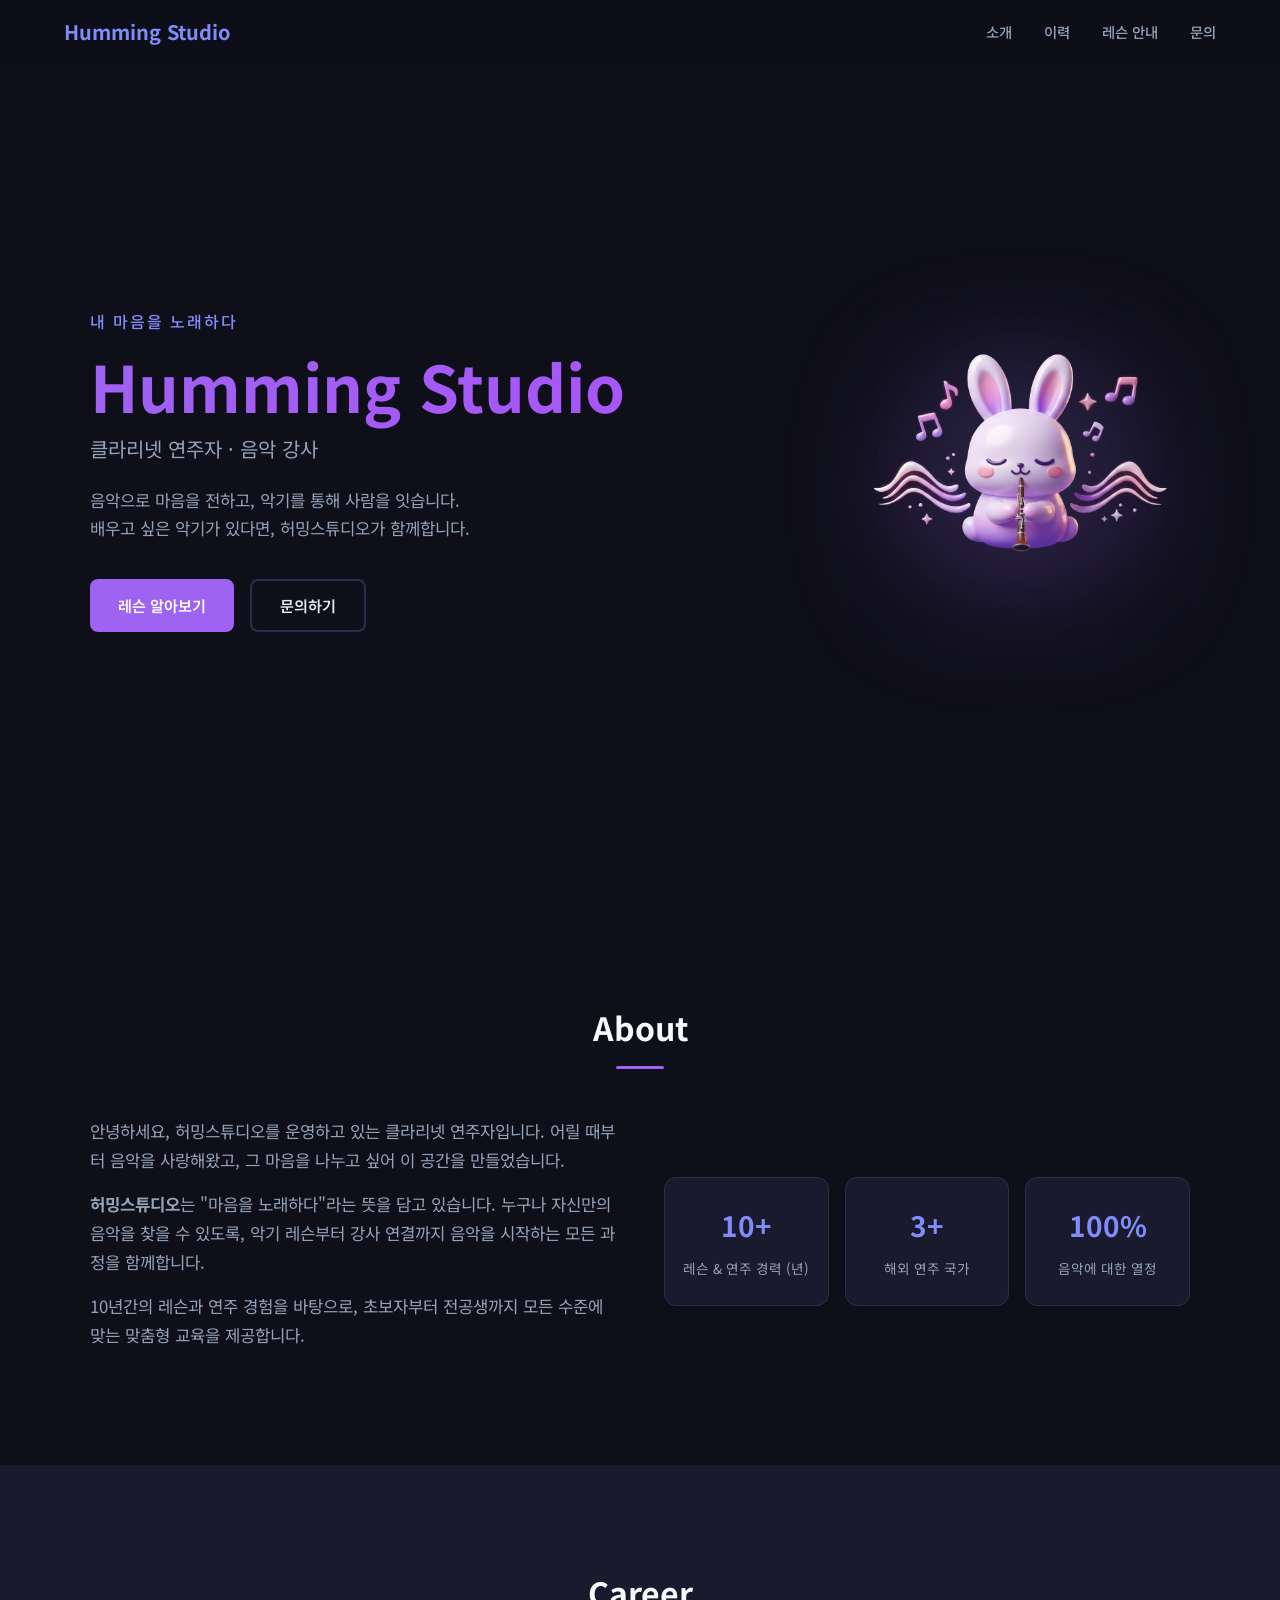
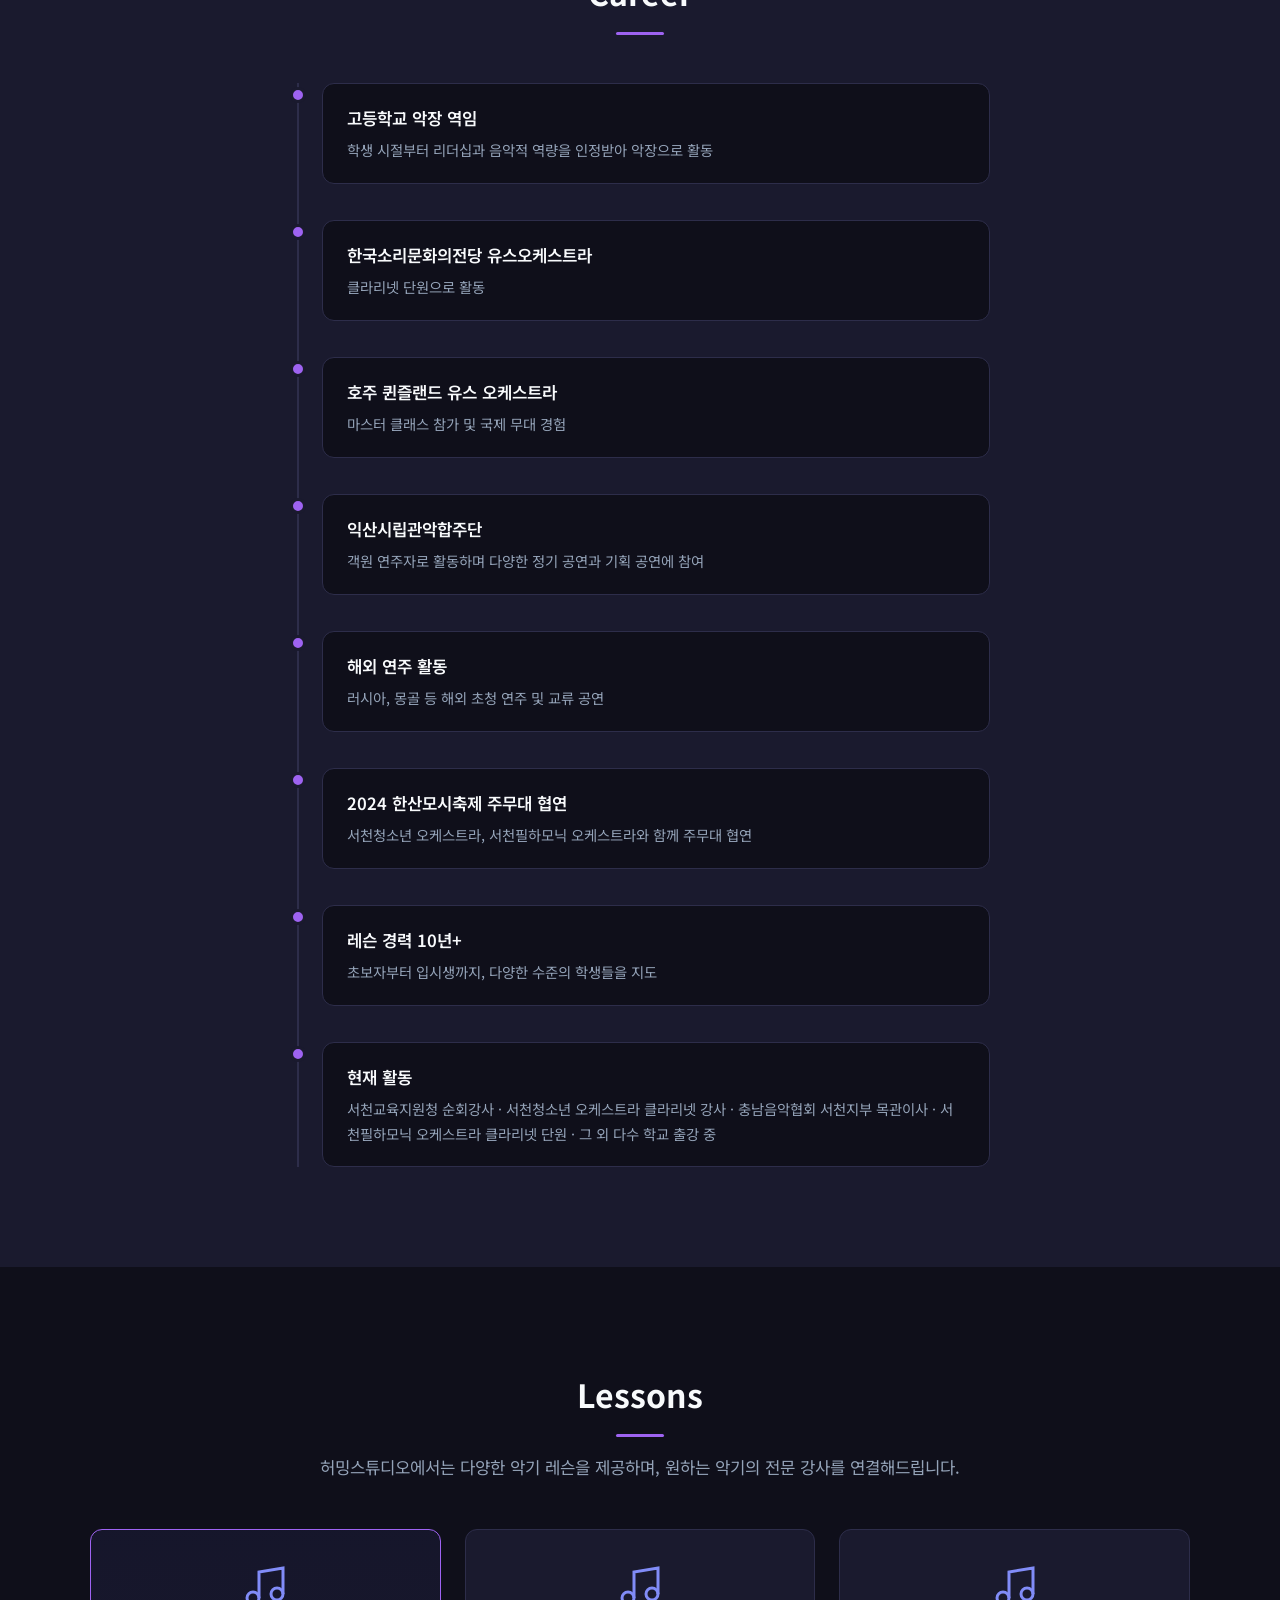
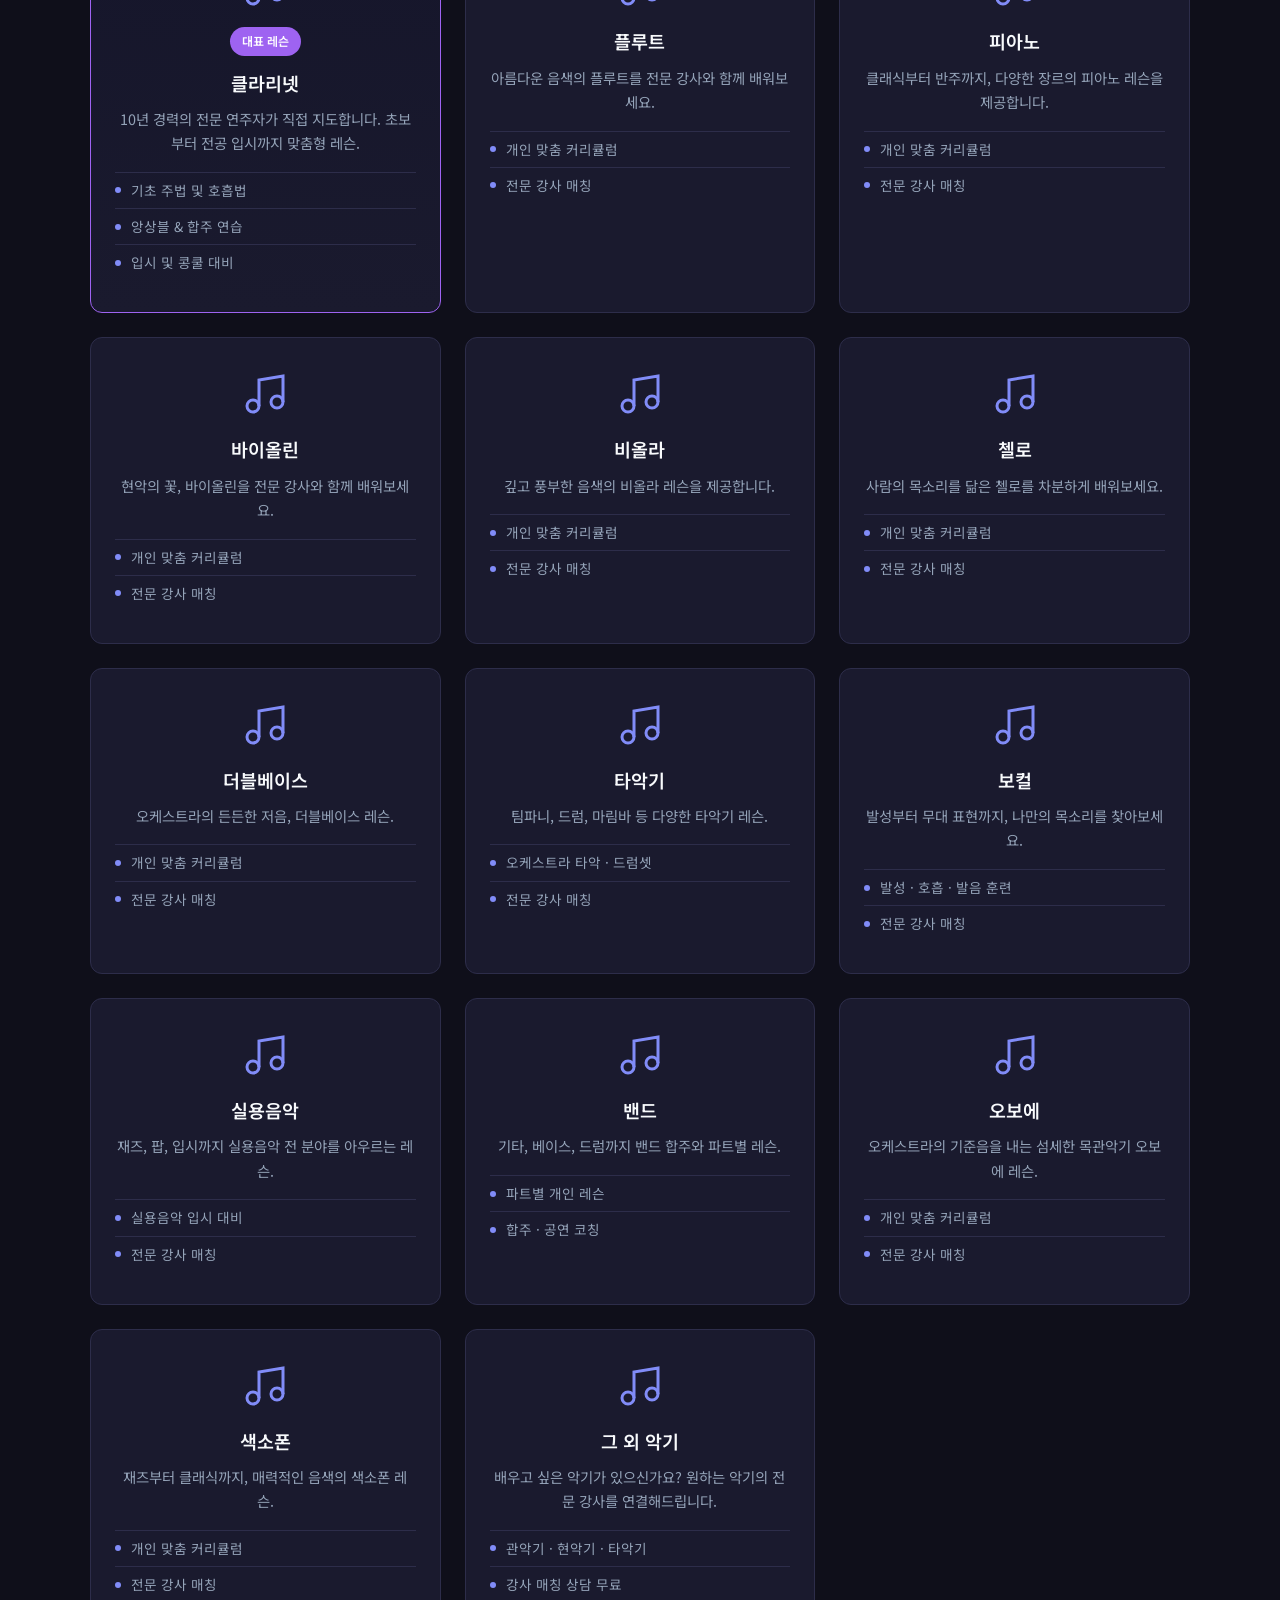
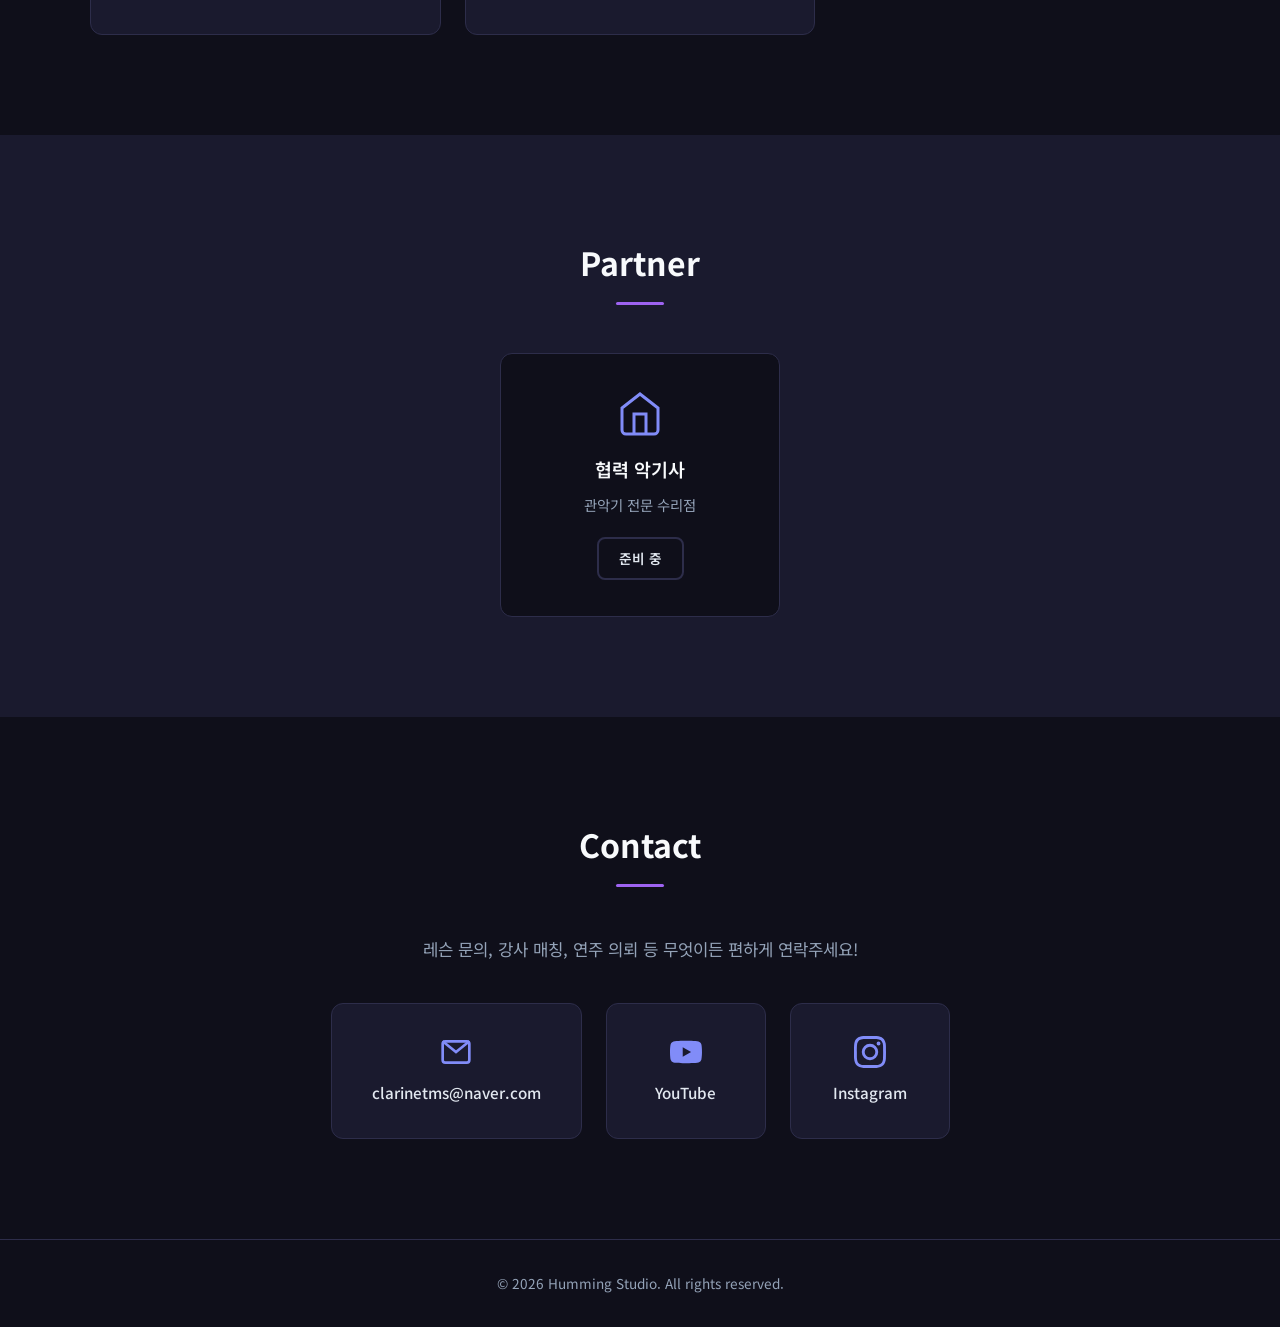
==== index.html @ 8b3170e3 "레슨 카테고리에 오보에, 색소폰 추가 Co-Authored-By: Claude Opus 4.6 (1M context) <noreply@anthropic.com>" ====
<!DOCTYPE html>
<html lang="ko">
<head>
  <meta charset="UTF-8">
  <meta name="viewport" content="width=device-width, initial-scale=1.0">
  <title>Humming Studio | 마음을 노래하다</title>
  <link rel="stylesheet" href="style.css">
  <link rel="preconnect" href="https://fonts.googleapis.com">
  <link rel="preconnect" href="https://fonts.gstatic.com" crossorigin>
  <link href="https://fonts.googleapis.com/css2?family=Inter:wght@300;400;500;600;700&family=Noto+Sans+KR:wght@300;400;500;700&display=swap" rel="stylesheet">
</head>
<body>
  <!-- Navigation -->
  <nav class="nav">
    <div class="nav-inner">
      <a href="#" class="nav-logo">Humming Studio</a>
      <ul class="nav-links">
        <li><a href="#about">소개</a></li>
        <li><a href="#career">이력</a></li>
        <li><a href="#lessons">레슨 안내</a></li>
        <li><a href="#contact">문의</a></li>
      </ul>
      <button class="nav-toggle" aria-label="메뉴 열기">
        <span></span>
        <span></span>
        <span></span>
      </button>
    </div>
  </nav>

  <!-- Hero -->
  <section class="hero">
    <div class="hero-inner">
      <div class="hero-content">
        <p class="hero-greeting">내 마음을 노래하다</p>
        <h1 class="hero-title">
          <span class="highlight">Humming Studio</span>
        </h1>
        <p class="hero-subtitle">클라리넷 연주자 · 음악 강사</p>
        <p class="hero-desc">
          음악으로 마음을 전하고, 악기를 통해 사람을 잇습니다.<br>
          배우고 싶은 악기가 있다면, 허밍스튜디오가 함께합니다.
        </p>
        <div class="hero-actions">
          <a href="#lessons" class="btn btn-primary">레슨 알아보기</a>
          <a href="#contact" class="btn btn-outline">문의하기</a>
        </div>
      </div>
      <div class="hero-visual">
        <img src="logo.png" alt="Humming Studio Logo" class="hero-logo">
      </div>
    </div>
  </section>

  <!-- About -->
  <section id="about" class="section about">
    <div class="container">
      <h2 class="section-title">About</h2>
      <div class="about-grid">
        <div class="about-text">
          <p>
            안녕하세요, 허밍스튜디오를 운영하고 있는 클라리넷 연주자입니다.
            어릴 때부터 음악을 사랑해왔고, 그 마음을 나누고 싶어 이 공간을 만들었습니다.
          </p>
          <p>
            <strong>허밍스튜디오</strong>는 "마음을 노래하다"라는 뜻을 담고 있습니다.
            누구나 자신만의 음악을 찾을 수 있도록, 악기 레슨부터 강사 연결까지
            음악을 시작하는 모든 과정을 함께합니다.
          </p>
          <p>
            10년간의 레슨과 연주 경험을 바탕으로, 초보자부터 전공생까지
            모든 수준에 맞는 맞춤형 교육을 제공합니다.
          </p>
        </div>
        <div class="about-stats">
          <div class="stat-card">
            <span class="stat-number">10+</span>
            <span class="stat-label">레슨 & 연주 경력 (년)</span>
          </div>
          <div class="stat-card">
            <span class="stat-number">3+</span>
            <span class="stat-label">해외 연주 국가</span>
          </div>
          <div class="stat-card">
            <span class="stat-number">100%</span>
            <span class="stat-label">음악에 대한 열정</span>
          </div>
        </div>
      </div>
    </div>
  </section>

  <!-- Career -->
  <section id="career" class="section career">
    <div class="container">
      <h2 class="section-title">Career</h2>
      <div class="timeline">
        <div class="timeline-item">
          <div class="timeline-dot"></div>
          <div class="timeline-content">
            <h3>고등학교 악장 역임</h3>
            <p>학생 시절부터 리더십과 음악적 역량을 인정받아 악장으로 활동</p>
          </div>
        </div>
        <div class="timeline-item">
          <div class="timeline-dot"></div>
          <div class="timeline-content">
            <h3>한국소리문화의전당 유스오케스트라</h3>
            <p>클라리넷 단원으로 활동</p>
          </div>
        </div>
        <div class="timeline-item">
          <div class="timeline-dot"></div>
          <div class="timeline-content">
            <h3>호주 퀸즐랜드 유스 오케스트라</h3>
            <p>마스터 클래스 참가 및 국제 무대 경험</p>
          </div>
        </div>
        <div class="timeline-item">
          <div class="timeline-dot"></div>
          <div class="timeline-content">
            <h3>익산시립관악합주단</h3>
            <p>객원 연주자로 활동하며 다양한 정기 공연과 기획 공연에 참여</p>
          </div>
        </div>
        <div class="timeline-item">
          <div class="timeline-dot"></div>
          <div class="timeline-content">
            <h3>해외 연주 활동</h3>
            <p>러시아, 몽골 등 해외 초청 연주 및 교류 공연</p>
          </div>
        </div>
        <div class="timeline-item">
          <div class="timeline-dot"></div>
          <div class="timeline-content">
            <h3>2024 한산모시축제 주무대 협연</h3>
            <p>서천청소년 오케스트라, 서천필하모닉 오케스트라와 함께 주무대 협연</p>
          </div>
        </div>
        <div class="timeline-item">
          <div class="timeline-dot"></div>
          <div class="timeline-content">
            <h3>레슨 경력 10년+</h3>
            <p>초보자부터 입시생까지, 다양한 수준의 학생들을 지도</p>
          </div>
        </div>
        <div class="timeline-item">
          <div class="timeline-dot"></div>
          <div class="timeline-content">
            <h3>현재 활동</h3>
            <p>서천교육지원청 순회강사 · 서천청소년 오케스트라 클라리넷 강사 · 충남음악협회 서천지부 목관이사 · 서천필하모닉 오케스트라 클라리넷 단원 · 그 외 다수 학교 출강 중</p>
          </div>
        </div>
      </div>
    </div>
  </section>

  <!-- Lessons -->
  <section id="lessons" class="section lessons">
    <div class="container">
      <h2 class="section-title">Lessons</h2>
      <p class="section-desc">허밍스튜디오에서는 다양한 악기 레슨을 제공하며, 원하는 악기의 전문 강사를 연결해드립니다.</p>
      <div class="lessons-grid">
        <div class="lesson-card featured">
          <div class="lesson-icon">
            <svg viewBox="0 0 24 24" fill="none" stroke="currentColor" stroke-width="1.5">
              <path d="M9 18V5l12-2v13"></path>
              <circle cx="6" cy="18" r="3"></circle>
              <circle cx="18" cy="16" r="3"></circle>
            </svg>
          </div>
          <span class="lesson-badge">대표 레슨</span>
          <h3>클라리넷</h3>
          <p>10년 경력의 전문 연주자가 직접 지도합니다. 초보부터 전공 입시까지 맞춤형 레슨.</p>
          <ul class="lesson-details">
            <li>기초 주법 및 호흡법</li>
            <li>앙상블 & 합주 연습</li>
            <li>입시 및 콩쿨 대비</li>
          </ul>
        </div>
        <div class="lesson-card">
          <div class="lesson-icon">
            <svg viewBox="0 0 24 24" fill="none" stroke="currentColor" stroke-width="1.5">
              <path d="M9 18V5l12-2v13"></path>
              <circle cx="6" cy="18" r="3"></circle>
              <circle cx="18" cy="16" r="3"></circle>
            </svg>
          </div>
          <h3>플루트</h3>
          <p>아름다운 음색의 플루트를 전문 강사와 함께 배워보세요.</p>
          <ul class="lesson-details">
            <li>개인 맞춤 커리큘럼</li>
            <li>전문 강사 매칭</li>
          </ul>
        </div>
        <div class="lesson-card">
          <div class="lesson-icon">
            <svg viewBox="0 0 24 24" fill="none" stroke="currentColor" stroke-width="1.5">
              <path d="M9 18V5l12-2v13"></path>
              <circle cx="6" cy="18" r="3"></circle>
              <circle cx="18" cy="16" r="3"></circle>
            </svg>
          </div>
          <h3>피아노</h3>
          <p>클래식부터 반주까지, 다양한 장르의 피아노 레슨을 제공합니다.</p>
          <ul class="lesson-details">
            <li>개인 맞춤 커리큘럼</li>
            <li>전문 강사 매칭</li>
          </ul>
        </div>
        <div class="lesson-card">
          <div class="lesson-icon">
            <svg viewBox="0 0 24 24" fill="none" stroke="currentColor" stroke-width="1.5">
              <path d="M9 18V5l12-2v13"></path>
              <circle cx="6" cy="18" r="3"></circle>
              <circle cx="18" cy="16" r="3"></circle>
            </svg>
          </div>
          <h3>바이올린</h3>
          <p>현악의 꽃, 바이올린을 전문 강사와 함께 배워보세요.</p>
          <ul class="lesson-details">
            <li>개인 맞춤 커리큘럼</li>
            <li>전문 강사 매칭</li>
          </ul>
        </div>
        <div class="lesson-card">
          <div class="lesson-icon">
            <svg viewBox="0 0 24 24" fill="none" stroke="currentColor" stroke-width="1.5">
              <path d="M9 18V5l12-2v13"></path>
              <circle cx="6" cy="18" r="3"></circle>
              <circle cx="18" cy="16" r="3"></circle>
            </svg>
          </div>
          <h3>비올라</h3>
          <p>깊고 풍부한 음색의 비올라 레슨을 제공합니다.</p>
          <ul class="lesson-details">
            <li>개인 맞춤 커리큘럼</li>
            <li>전문 강사 매칭</li>
          </ul>
        </div>
        <div class="lesson-card">
          <div class="lesson-icon">
            <svg viewBox="0 0 24 24" fill="none" stroke="currentColor" stroke-width="1.5">
              <path d="M9 18V5l12-2v13"></path>
              <circle cx="6" cy="18" r="3"></circle>
              <circle cx="18" cy="16" r="3"></circle>
            </svg>
          </div>
          <h3>첼로</h3>
          <p>사람의 목소리를 닮은 첼로를 차분하게 배워보세요.</p>
          <ul class="lesson-details">
            <li>개인 맞춤 커리큘럼</li>
            <li>전문 강사 매칭</li>
          </ul>
        </div>
        <div class="lesson-card">
          <div class="lesson-icon">
            <svg viewBox="0 0 24 24" fill="none" stroke="currentColor" stroke-width="1.5">
              <path d="M9 18V5l12-2v13"></path>
              <circle cx="6" cy="18" r="3"></circle>
              <circle cx="18" cy="16" r="3"></circle>
            </svg>
          </div>
          <h3>더블베이스</h3>
          <p>오케스트라의 든든한 저음, 더블베이스 레슨.</p>
          <ul class="lesson-details">
            <li>개인 맞춤 커리큘럼</li>
            <li>전문 강사 매칭</li>
          </ul>
        </div>
        <div class="lesson-card">
          <div class="lesson-icon">
            <svg viewBox="0 0 24 24" fill="none" stroke="currentColor" stroke-width="1.5">
              <path d="M9 18V5l12-2v13"></path>
              <circle cx="6" cy="18" r="3"></circle>
              <circle cx="18" cy="16" r="3"></circle>
            </svg>
          </div>
          <h3>타악기</h3>
          <p>팀파니, 드럼, 마림바 등 다양한 타악기 레슨.</p>
          <ul class="lesson-details">
            <li>오케스트라 타악 · 드럼셋</li>
            <li>전문 강사 매칭</li>
          </ul>
        </div>
        <div class="lesson-card">
          <div class="lesson-icon">
            <svg viewBox="0 0 24 24" fill="none" stroke="currentColor" stroke-width="1.5">
              <path d="M9 18V5l12-2v13"></path>
              <circle cx="6" cy="18" r="3"></circle>
              <circle cx="18" cy="16" r="3"></circle>
            </svg>
          </div>
          <h3>보컬</h3>
          <p>발성부터 무대 표현까지, 나만의 목소리를 찾아보세요.</p>
          <ul class="lesson-details">
            <li>발성 · 호흡 · 발음 훈련</li>
            <li>전문 강사 매칭</li>
          </ul>
        </div>
        <div class="lesson-card">
          <div class="lesson-icon">
            <svg viewBox="0 0 24 24" fill="none" stroke="currentColor" stroke-width="1.5">
              <path d="M9 18V5l12-2v13"></path>
              <circle cx="6" cy="18" r="3"></circle>
              <circle cx="18" cy="16" r="3"></circle>
            </svg>
          </div>
          <h3>실용음악</h3>
          <p>재즈, 팝, 입시까지 실용음악 전 분야를 아우르는 레슨.</p>
          <ul class="lesson-details">
            <li>실용음악 입시 대비</li>
            <li>전문 강사 매칭</li>
          </ul>
        </div>
        <div class="lesson-card">
          <div class="lesson-icon">
            <svg viewBox="0 0 24 24" fill="none" stroke="currentColor" stroke-width="1.5">
              <path d="M9 18V5l12-2v13"></path>
              <circle cx="6" cy="18" r="3"></circle>
              <circle cx="18" cy="16" r="3"></circle>
            </svg>
          </div>
          <h3>밴드</h3>
          <p>기타, 베이스, 드럼까지 밴드 합주와 파트별 레슨.</p>
          <ul class="lesson-details">
            <li>파트별 개인 레슨</li>
            <li>합주 · 공연 코칭</li>
          </ul>
        </div>
        <div class="lesson-card">
          <div class="lesson-icon">
            <svg viewBox="0 0 24 24" fill="none" stroke="currentColor" stroke-width="1.5">
              <path d="M9 18V5l12-2v13"></path>
              <circle cx="6" cy="18" r="3"></circle>
              <circle cx="18" cy="16" r="3"></circle>
            </svg>
          </div>
          <h3>오보에</h3>
          <p>오케스트라의 기준음을 내는 섬세한 목관악기 오보에 레슨.</p>
          <ul class="lesson-details">
            <li>개인 맞춤 커리큘럼</li>
            <li>전문 강사 매칭</li>
          </ul>
        </div>
        <div class="lesson-card">
          <div class="lesson-icon">
            <svg viewBox="0 0 24 24" fill="none" stroke="currentColor" stroke-width="1.5">
              <path d="M9 18V5l12-2v13"></path>
              <circle cx="6" cy="18" r="3"></circle>
              <circle cx="18" cy="16" r="3"></circle>
            </svg>
          </div>
          <h3>색소폰</h3>
          <p>재즈부터 클래식까지, 매력적인 음색의 색소폰 레슨.</p>
          <ul class="lesson-details">
            <li>개인 맞춤 커리큘럼</li>
            <li>전문 강사 매칭</li>
          </ul>
        </div>
        <div class="lesson-card">
          <div class="lesson-icon">
            <svg viewBox="0 0 24 24" fill="none" stroke="currentColor" stroke-width="1.5">
              <path d="M9 18V5l12-2v13"></path>
              <circle cx="6" cy="18" r="3"></circle>
              <circle cx="18" cy="16" r="3"></circle>
            </svg>
          </div>
          <h3>그 외 악기</h3>
          <p>배우고 싶은 악기가 있으신가요? 원하는 악기의 전문 강사를 연결해드립니다.</p>
          <ul class="lesson-details">
            <li>관악기 · 현악기 · 타악기</li>
            <li>강사 매칭 상담 무료</li>
          </ul>
        </div>
      </div>
    </div>
  </section>

  <!-- Partner -->
  <section id="partner" class="section partner">
    <div class="container">
      <h2 class="section-title">Partner</h2>
      <div class="partner-grid">
        <div class="partner-card">
          <div class="partner-icon">
            <svg viewBox="0 0 24 24" fill="none" stroke="currentColor" stroke-width="1.5">
              <path d="M3 9l9-7 9 7v11a2 2 0 01-2 2H5a2 2 0 01-2-2V9z"></path>
              <polyline points="9 22 9 12 15 12 15 22"></polyline>
            </svg>
          </div>
          <h3>협력 악기사</h3>
          <p>관악기 전문 수리점</p>
          <a href="#" class="btn btn-outline btn-sm">준비 중</a>
        </div>
      </div>
    </div>
  </section>

  <!-- Contact -->
  <section id="contact" class="section contact">
    <div class="container">
      <h2 class="section-title">Contact</h2>
      <p class="contact-desc">레슨 문의, 강사 매칭, 연주 의뢰 등 무엇이든 편하게 연락주세요!</p>
      <div class="contact-links">
        <a href="mailto:clarinetms@naver.com" class="contact-card">
          <svg viewBox="0 0 24 24" fill="none" stroke="currentColor" stroke-width="2">
            <rect x="2" y="4" width="20" height="16" rx="2"></rect>
            <path d="M22 4l-10 8L2 4"></path>
          </svg>
          <span>clarinetms@naver.com</span>
        </a>
        <a href="https://youtube.com/channel/UCmSisayUsNH_BOGwz8Wxryw?si=0ZZ73le4_9wPQj7O" class="contact-card" target="_blank" rel="noopener">
          <svg viewBox="0 0 24 24" fill="currentColor">
            <path d="M23.498 6.186a3.016 3.016 0 00-2.122-2.136C19.505 3.545 12 3.545 12 3.545s-7.505 0-9.377.505A3.017 3.017 0 00.502 6.186C0 8.07 0 12 0 12s0 3.93.502 5.814a3.016 3.016 0 002.122 2.136c1.871.505 9.376.505 9.376.505s7.505 0 9.377-.505a3.015 3.015 0 002.122-2.136C24 15.93 24 12 24 12s0-3.93-.502-5.814zM9.545 15.568V8.432L15.818 12l-6.273 3.568z"/>
          </svg>
          <span>YouTube</span>
        </a>
        <a href="https://www.instagram.com/happy____sunny?igsh=ZTV6MHV0cjZqZGUx&utm_source=qr" class="contact-card" target="_blank" rel="noopener">
          <svg viewBox="0 0 24 24" fill="currentColor">
            <path d="M12 2.163c3.204 0 3.584.012 4.85.07 3.252.148 4.771 1.691 4.919 4.919.058 1.265.069 1.645.069 4.849 0 3.205-.012 3.584-.069 4.849-.149 3.225-1.664 4.771-4.919 4.919-1.266.058-1.644.07-4.85.07-3.204 0-3.584-.012-4.849-.07-3.26-.149-4.771-1.699-4.919-4.92-.058-1.265-.07-1.644-.07-4.849 0-3.204.013-3.583.07-4.849.149-3.227 1.664-4.771 4.919-4.919 1.266-.057 1.645-.069 4.849-.069zM12 0C8.741 0 8.333.014 7.053.072 2.695.272.273 2.69.073 7.052.014 8.333 0 8.741 0 12c0 3.259.014 3.668.072 4.948.2 4.358 2.618 6.78 6.98 6.98C8.333 23.986 8.741 24 12 24c3.259 0 3.668-.014 4.948-.072 4.354-.2 6.782-2.618 6.979-6.98.059-1.28.073-1.689.073-4.948 0-3.259-.014-3.667-.072-4.947-.196-4.354-2.617-6.78-6.979-6.98C15.668.014 15.259 0 12 0zm0 5.838a6.162 6.162 0 100 12.324 6.162 6.162 0 000-12.324zM12 16a4 4 0 110-8 4 4 0 010 8zm6.406-11.845a1.44 1.44 0 100 2.881 1.44 1.44 0 000-2.881z"/>
          </svg>
          <span>Instagram</span>
        </a>
      </div>
    </div>
  </section>

  <!-- Footer -->
  <footer class="footer">
    <p>&copy; 2026 Humming Studio. All rights reserved.</p>
  </footer>

  <script src="script.js"></script>
</body>
</html>
---- style.css ----
/* ===== Reset & Base ===== */
*, *::before, *::after {
  margin: 0;
  padding: 0;
  box-sizing: border-box;
}

:root {
  --primary: #9e63f1;
  --primary-light: #818cf8;
  --primary-dark: #4f46e5;
  --bg: #0f0f1a;
  --bg-card: #1a1a2e;
  --bg-card-hover: #222240;
  --text: #e2e8f0;
  --text-muted: #94a3b8;
  --text-heading: #f8fafc;
  --border: #2d2d4a;
  --radius: 12px;
  --transition: 0.3s cubic-bezier(0.4, 0, 0.2, 1);
}

html {
  scroll-behavior: smooth;
  scroll-padding-top: 80px;
}

body {
  font-family: 'Noto Sans KR', 'Inter', -apple-system, sans-serif;
  background: var(--bg);
  color: var(--text);
  line-height: 1.7;
  overflow-x: hidden;
}

a {
  color: inherit;
  text-decoration: none;
}

/* ===== Navigation ===== */
.nav {
  position: fixed;
  top: 0;
  left: 0;
  right: 0;
  z-index: 100;
  background: rgba(15, 15, 26, 0.85);
  backdrop-filter: blur(20px);
  border-bottom: 1px solid var(--border);
}

.nav-inner {
  max-width: 1200px;
  margin: 0 auto;
  padding: 0 24px;
  height: 64px;
  display: flex;
  align-items: center;
  justify-content: space-between;
}

.nav-logo {
  font-size: 1.25rem;
  font-weight: 700;
  color: var(--primary-light);
}

.nav-links {
  list-style: none;
  display: flex;
  gap: 32px;
}

.nav-links a {
  font-size: 0.9rem;
  font-weight: 500;
  color: var(--text-muted);
  transition: color var(--transition);
  position: relative;
}

.nav-links a::after {
  content: '';
  position: absolute;
  bottom: -4px;
  left: 0;
  width: 0;
  height: 2px;
  background: var(--primary);
  transition: width var(--transition);
}

.nav-links a:hover {
  color: var(--text-heading);
}

.nav-links a:hover::after {
  width: 100%;
}

.nav-toggle {
  display: none;
  flex-direction: column;
  gap: 5px;
  background: none;
  border: none;
  cursor: pointer;
  padding: 4px;
}

.nav-toggle span {
  display: block;
  width: 24px;
  height: 2px;
  background: var(--text);
  border-radius: 2px;
  transition: var(--transition);
}

/* ===== Hero ===== */
.hero {
  min-height: 100vh;
  display: flex;
  align-items: center;
  justify-content: center;
  padding: 120px 24px 80px;
  position: relative;
  overflow: hidden;
}

.hero-inner {
  display: flex;
  align-items: center;
  justify-content: space-between;
  max-width: 1100px;
  width: 100%;
  gap: 48px;
}

.hero-content {
  max-width: 560px;
  z-index: 1;
}

.hero-greeting {
  font-size: 1rem;
  color: var(--primary-light);
  font-weight: 500;
  letter-spacing: 2px;
  text-transform: uppercase;
  margin-bottom: 12px;
  opacity: 0;
  animation: fadeUp 0.8s ease forwards;
}

.hero-title {
  font-size: clamp(2.5rem, 6vw, 4rem);
  font-weight: 700;
  color: var(--text-heading);
  line-height: 1.2;
  margin-bottom: 8px;
  opacity: 0;
  animation: fadeUp 0.8s ease 0.15s forwards;
}

.highlight {
  background: linear-gradient(135deg, var(--primary), #a855f7);
  -webkit-background-clip: text;
  -webkit-text-fill-color: transparent;
  background-clip: text;
}

.hero-subtitle {
  font-size: 1.25rem;
  color: var(--text-muted);
  margin-bottom: 20px;
  opacity: 0;
  animation: fadeUp 0.8s ease 0.3s forwards;
}

.hero-desc {
  font-size: 1.05rem;
  color: var(--text-muted);
  margin-bottom: 36px;
  opacity: 0;
  animation: fadeUp 0.8s ease 0.45s forwards;
}

.hero-actions {
  display: flex;
  gap: 16px;
  flex-wrap: wrap;
  opacity: 0;
  animation: fadeUp 0.8s ease 0.6s forwards;
}

.hero-visual {
  flex-shrink: 0;
}

.hero-logo {
  width: 340px;
  height: 340px;
  object-fit: contain;
  animation: float 4s ease-in-out infinite;
  filter: drop-shadow(0 16px 40px rgba(158, 99, 241, 0.25));
  border-radius: 24px;
  background: radial-gradient(circle, rgba(158, 99, 241, 0.08) 0%, transparent 70%);
}

@keyframes float {
  0%, 100% { transform: translateY(0); }
  50% { transform: translateY(-15px); }
}

/* ===== Buttons ===== */
.btn {
  display: inline-flex;
  align-items: center;
  padding: 12px 28px;
  border-radius: 8px;
  font-size: 0.95rem;
  font-weight: 600;
  transition: all var(--transition);
  cursor: pointer;
  border: none;
}

.btn-primary {
  background: var(--primary);
  color: #fff;
}

.btn-primary:hover {
  background: var(--primary-dark);
  transform: translateY(-2px);
  box-shadow: 0 8px 24px rgba(99, 102, 241, 0.3);
}

.btn-outline {
  border: 2px solid var(--border);
  color: var(--text);
  background: transparent;
}

.btn-outline:hover {
  border-color: var(--primary);
  color: var(--primary-light);
  transform: translateY(-2px);
}

/* ===== Sections ===== */
.section {
  padding: 100px 24px;
}

.container {
  max-width: 1100px;
  margin: 0 auto;
}

.section-title {
  font-size: 2rem;
  font-weight: 700;
  color: var(--text-heading);
  margin-bottom: 48px;
  text-align: center;
  position: relative;
}

.section-title::after {
  content: '';
  display: block;
  width: 48px;
  height: 3px;
  background: var(--primary);
  margin: 12px auto 0;
  border-radius: 2px;
}

/* ===== About ===== */
.about-grid {
  display: grid;
  grid-template-columns: 1fr 1fr;
  gap: 48px;
  align-items: center;
}

.about-text p {
  color: var(--text-muted);
  margin-bottom: 16px;
  font-size: 1.05rem;
}

.about-stats {
  display: grid;
  grid-template-columns: repeat(3, 1fr);
  gap: 16px;
}

.stat-card {
  background: var(--bg-card);
  border: 1px solid var(--border);
  border-radius: var(--radius);
  padding: 24px 16px;
  text-align: center;
  transition: all var(--transition);
}

.stat-card:hover {
  background: var(--bg-card-hover);
  border-color: var(--primary);
  transform: translateY(-4px);
}

.stat-number {
  display: block;
  font-size: 1.75rem;
  font-weight: 700;
  color: var(--primary-light);
  margin-bottom: 4px;
}

.stat-label {
  font-size: 0.85rem;
  color: var(--text-muted);
}

/* ===== Career Timeline ===== */
.career {
  background: var(--bg-card);
}

.timeline {
  max-width: 700px;
  margin: 0 auto;
  position: relative;
  padding-left: 32px;
}

.timeline::before {
  content: '';
  position: absolute;
  left: 7px;
  top: 0;
  bottom: 0;
  width: 2px;
  background: var(--border);
}

.timeline-item {
  position: relative;
  margin-bottom: 36px;
}

.timeline-item:last-child {
  margin-bottom: 0;
}

.timeline-dot {
  position: absolute;
  left: -32px;
  top: 4px;
  width: 16px;
  height: 16px;
  border-radius: 50%;
  background: var(--primary);
  border: 3px solid var(--bg-card);
  z-index: 1;
}

.timeline-content {
  background: var(--bg);
  border: 1px solid var(--border);
  border-radius: var(--radius);
  padding: 20px 24px;
  transition: all var(--transition);
}

.timeline-content:hover {
  border-color: var(--primary);
  transform: translateX(4px);
}

.timeline-content h3 {
  font-size: 1.05rem;
  font-weight: 600;
  color: var(--text-heading);
  margin-bottom: 6px;
}

.timeline-content p {
  color: var(--text-muted);
  font-size: 0.9rem;
}

/* ===== Lessons ===== */
.section-desc {
  text-align: center;
  color: var(--text-muted);
  font-size: 1.05rem;
  margin-top: -32px;
  margin-bottom: 48px;
}

.lessons-grid {
  display: grid;
  grid-template-columns: repeat(auto-fit, minmax(260px, 1fr));
  gap: 24px;
}

.lesson-card {
  background: var(--bg-card);
  border: 1px solid var(--border);
  border-radius: var(--radius);
  padding: 32px 24px;
  text-align: center;
  transition: all var(--transition);
  position: relative;
}

.lesson-card:hover {
  border-color: var(--primary);
  transform: translateY(-4px);
  box-shadow: 0 12px 32px rgba(99, 102, 241, 0.1);
}

.lesson-card.featured {
  border-color: var(--primary);
  background: linear-gradient(180deg, rgba(99, 102, 241, 0.08), var(--bg-card));
}

.lesson-badge {
  display: inline-block;
  padding: 4px 12px;
  background: var(--primary);
  color: #fff;
  font-size: 0.75rem;
  font-weight: 600;
  border-radius: 20px;
  margin-bottom: 12px;
}

.lesson-icon {
  width: 48px;
  height: 48px;
  margin: 0 auto 16px;
  color: var(--primary-light);
}

.lesson-icon svg {
  width: 100%;
  height: 100%;
}

.lesson-card h3 {
  font-size: 1.15rem;
  font-weight: 600;
  color: var(--text-heading);
  margin-bottom: 8px;
}

.lesson-card p {
  color: var(--text-muted);
  font-size: 0.9rem;
  margin-bottom: 16px;
}

.lesson-details {
  list-style: none;
  text-align: left;
}

.lesson-details li {
  color: var(--text-muted);
  font-size: 0.85rem;
  padding: 6px 0;
  border-top: 1px solid var(--border);
  padding-left: 16px;
  position: relative;
}

.lesson-details li::before {
  content: '';
  position: absolute;
  left: 0;
  top: 50%;
  width: 6px;
  height: 6px;
  border-radius: 50%;
  background: var(--primary-light);
  transform: translateY(-50%);
}

/* ===== Partner ===== */
.partner {
  background: var(--bg-card);
  text-align: center;
}

.partner-grid {
  display: flex;
  justify-content: center;
  gap: 24px;
  flex-wrap: wrap;
}

.partner-card {
  background: var(--bg);
  border: 1px solid var(--border);
  border-radius: var(--radius);
  padding: 36px 32px;
  min-width: 280px;
  transition: all var(--transition);
}

.partner-card:hover {
  border-color: var(--primary);
  transform: translateY(-4px);
}

.partner-icon {
  width: 48px;
  height: 48px;
  margin: 0 auto 16px;
  color: var(--primary-light);
}

.partner-icon svg {
  width: 100%;
  height: 100%;
}

.partner-card h3 {
  font-size: 1.15rem;
  font-weight: 600;
  color: var(--text-heading);
  margin-bottom: 8px;
}

.partner-card p {
  color: var(--text-muted);
  font-size: 0.9rem;
  margin-bottom: 20px;
}

.btn-sm {
  padding: 8px 20px;
  font-size: 0.85rem;
}

/* ===== Contact ===== */
.contact {
  text-align: center;
}

.contact-desc {
  color: var(--text-muted);
  font-size: 1.05rem;
  margin-bottom: 40px;
}

.contact-links {
  display: flex;
  justify-content: center;
  gap: 24px;
  flex-wrap: wrap;
}

.contact-card {
  display: flex;
  flex-direction: column;
  align-items: center;
  gap: 12px;
  padding: 32px 40px;
  background: var(--bg-card);
  border: 1px solid var(--border);
  border-radius: var(--radius);
  transition: all var(--transition);
  min-width: 160px;
}

.contact-card:hover {
  border-color: var(--primary);
  transform: translateY(-4px);
  background: var(--bg-card-hover);
}

.contact-card svg {
  width: 32px;
  height: 32px;
  color: var(--primary-light);
}

.contact-card span {
  font-size: 0.95rem;
  font-weight: 500;
}

/* ===== Footer ===== */
.footer {
  text-align: center;
  padding: 32px 24px;
  border-top: 1px solid var(--border);
  color: var(--text-muted);
  font-size: 0.85rem;
}

/* ===== Animations ===== */
@keyframes fadeUp {
  from {
    opacity: 0;
    transform: translateY(24px);
  }
  to {
    opacity: 1;
    transform: translateY(0);
  }
}

@keyframes pulse {
  0%, 100% {
    transform: scale(1);
    opacity: 0.6;
  }
  50% {
    transform: scale(1.1);
    opacity: 1;
  }
}

.fade-in {
  opacity: 0;
  transform: translateY(30px);
  transition: opacity 0.7s ease, transform 0.7s ease;
}

.fade-in.visible {
  opacity: 1;
  transform: translateY(0);
}

/* Slide from left */
.slide-left {
  opacity: 0;
  transform: translateX(-60px);
  transition: opacity 0.7s ease, transform 0.7s ease;
}

.slide-left.visible {
  opacity: 1;
  transform: translateX(0);
}

/* Slide from right */
.slide-right {
  opacity: 0;
  transform: translateX(60px);
  transition: opacity 0.7s ease, transform 0.7s ease;
}

.slide-right.visible {
  opacity: 1;
  transform: translateX(0);
}

/* Scale up */
.scale-up {
  opacity: 0;
  transform: scale(0.85);
  transition: opacity 0.7s ease, transform 0.7s ease;
}

.scale-up.visible {
  opacity: 1;
  transform: scale(1);
}

/* Stagger delay for cards */
.stagger-1 { transition-delay: 0.1s; }
.stagger-2 { transition-delay: 0.2s; }
.stagger-3 { transition-delay: 0.3s; }
.stagger-4 { transition-delay: 0.4s; }

/* ===== Responsive ===== */
@media (max-width: 768px) {
  .nav-links {
    display: none;
    position: absolute;
    top: 64px;
    left: 0;
    right: 0;
    background: rgba(15, 15, 26, 0.95);
    backdrop-filter: blur(20px);
    flex-direction: column;
    padding: 24px;
    gap: 20px;
    border-bottom: 1px solid var(--border);
  }

  .nav-links.open {
    display: flex;
  }

  .nav-toggle {
    display: flex;
  }

  .hero {
    padding: 100px 24px 60px;
    text-align: center;
  }

  .hero-actions {
    justify-content: center;
  }

  .hero-inner {
    flex-direction: column;
    text-align: center;
  }

  .hero-visual {
    order: -1;
  }

  .hero-logo {
    width: 200px;
    height: 200px;
  }

  .about-grid {
    grid-template-columns: 1fr;
    gap: 32px;
  }

  .about-stats {
    grid-template-columns: repeat(3, 1fr);
  }

  .lessons-grid {
    grid-template-columns: 1fr;
  }

  .contact-links {
    flex-direction: column;
    align-items: center;
  }
}

@media (max-width: 480px) {
  .section {
    padding: 64px 16px;
  }

  .about-stats {
    grid-template-columns: 1fr;
  }

  .skills-grid {
    grid-template-columns: 1fr;
  }
}
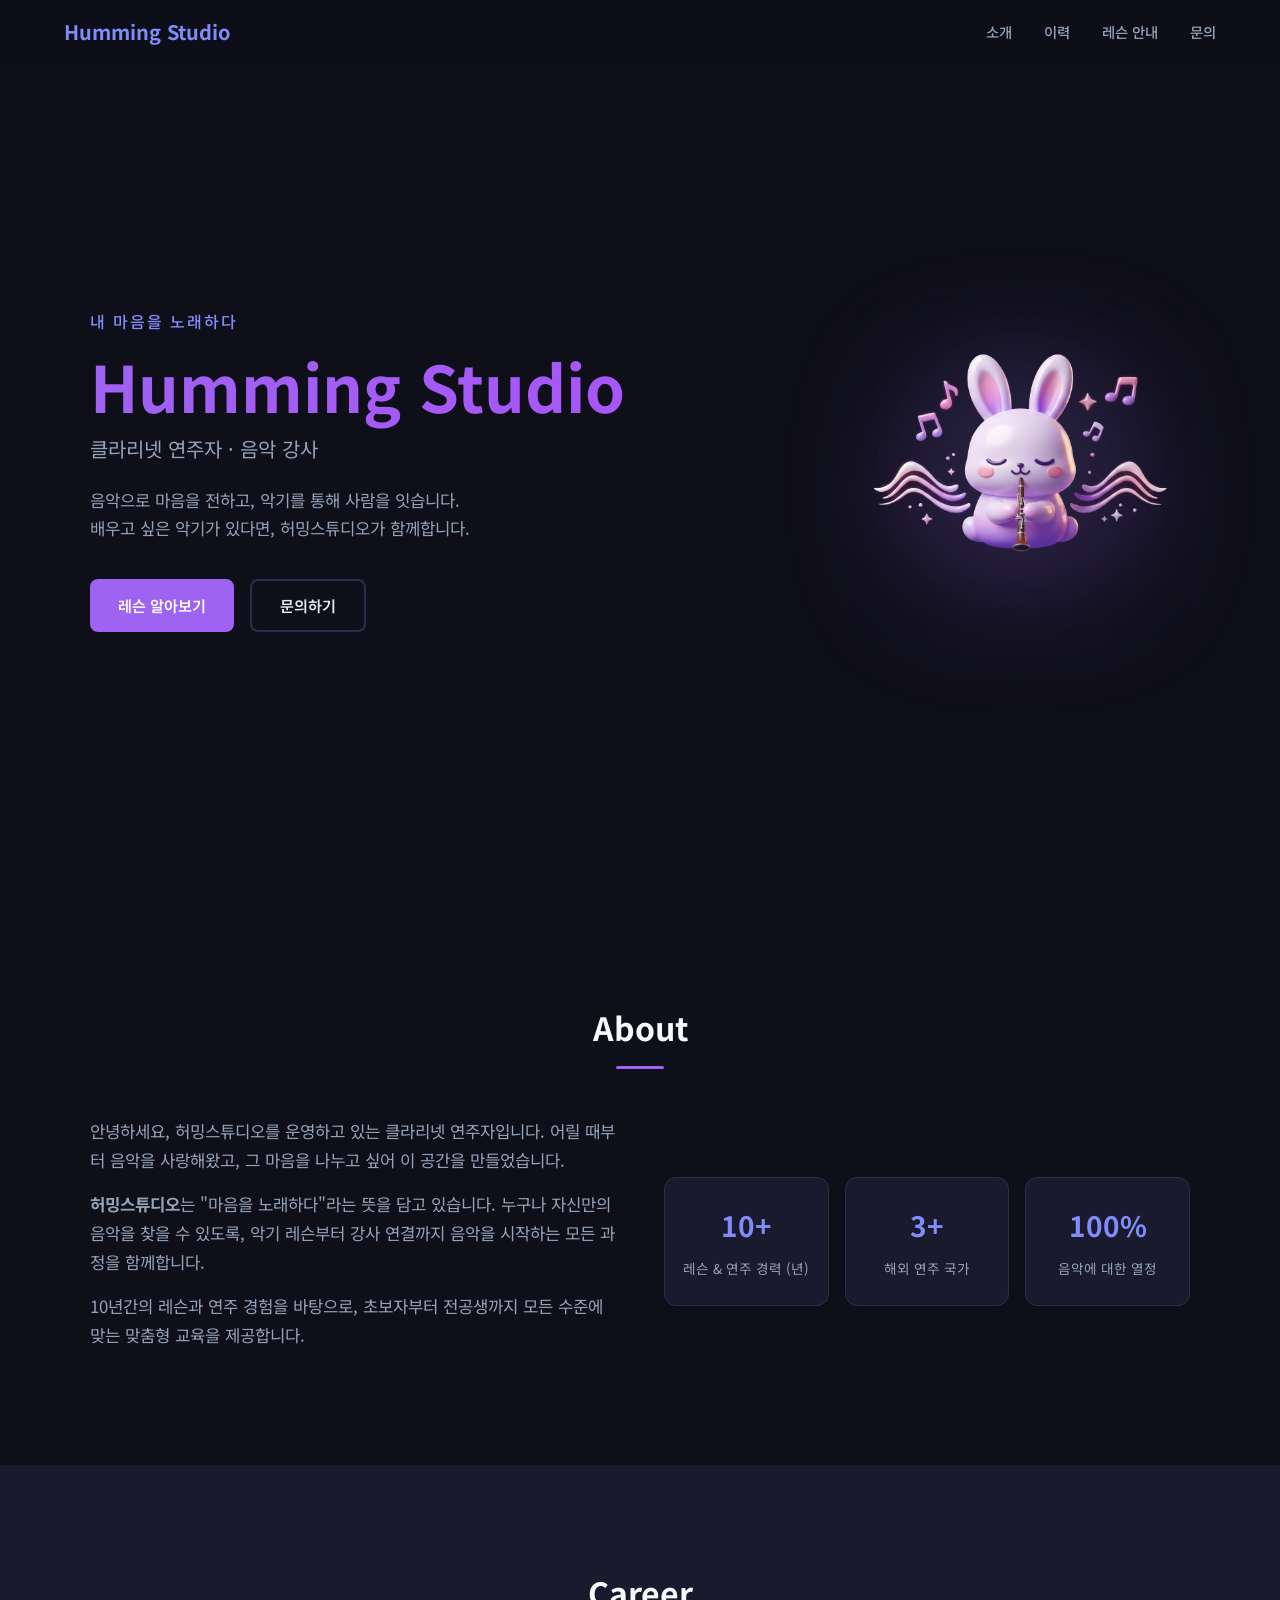
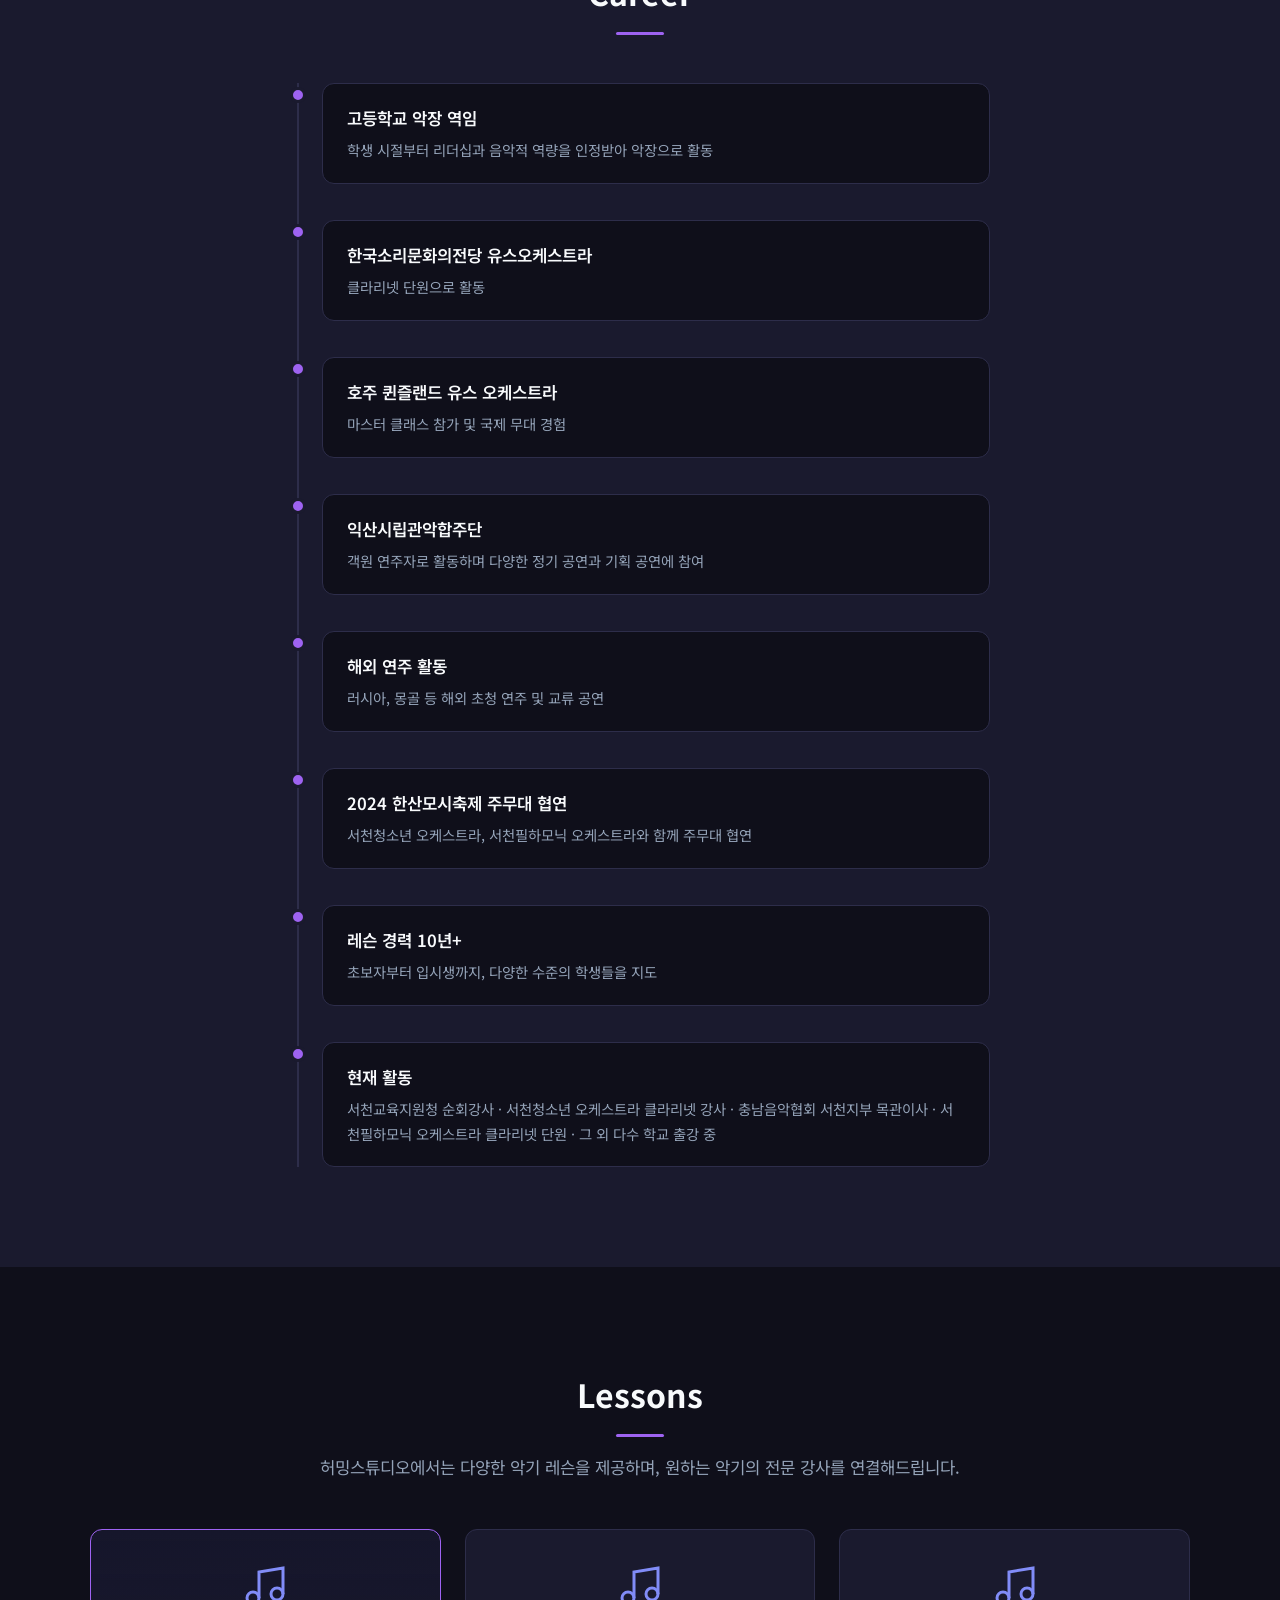
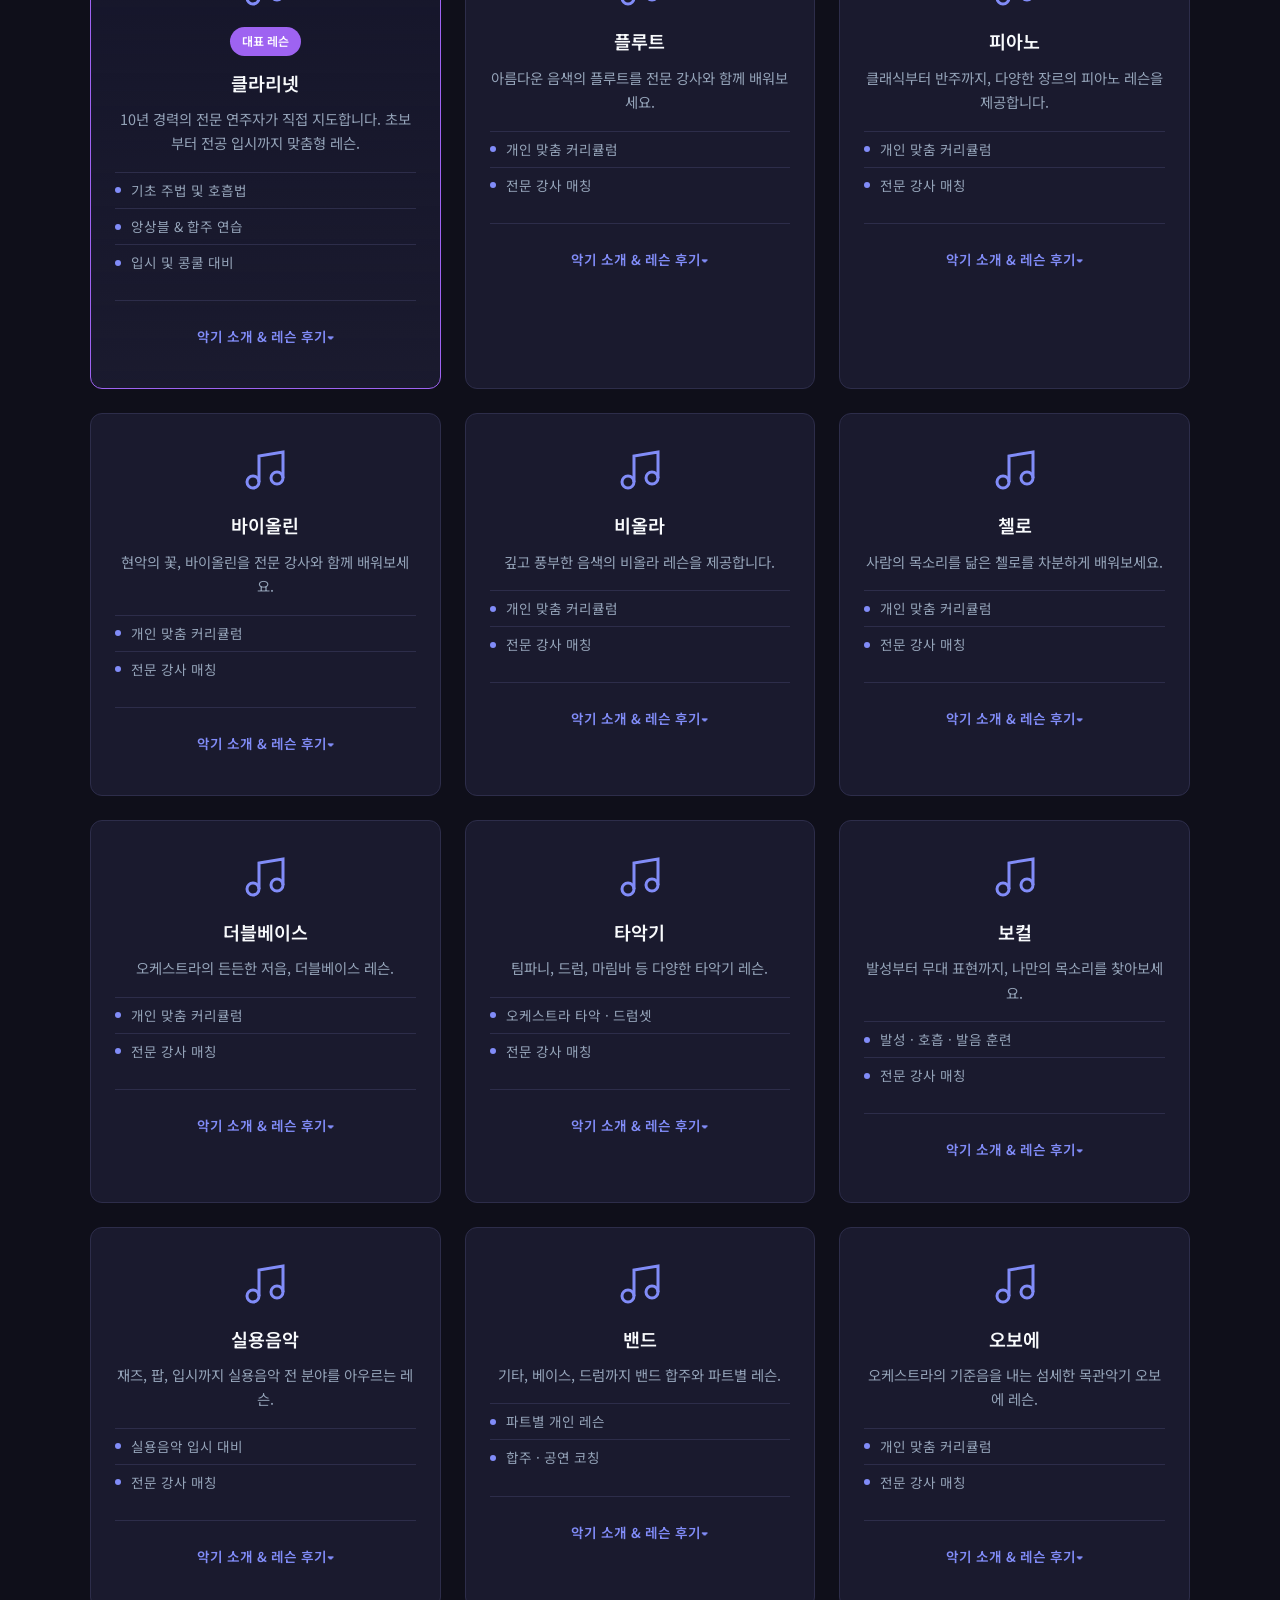
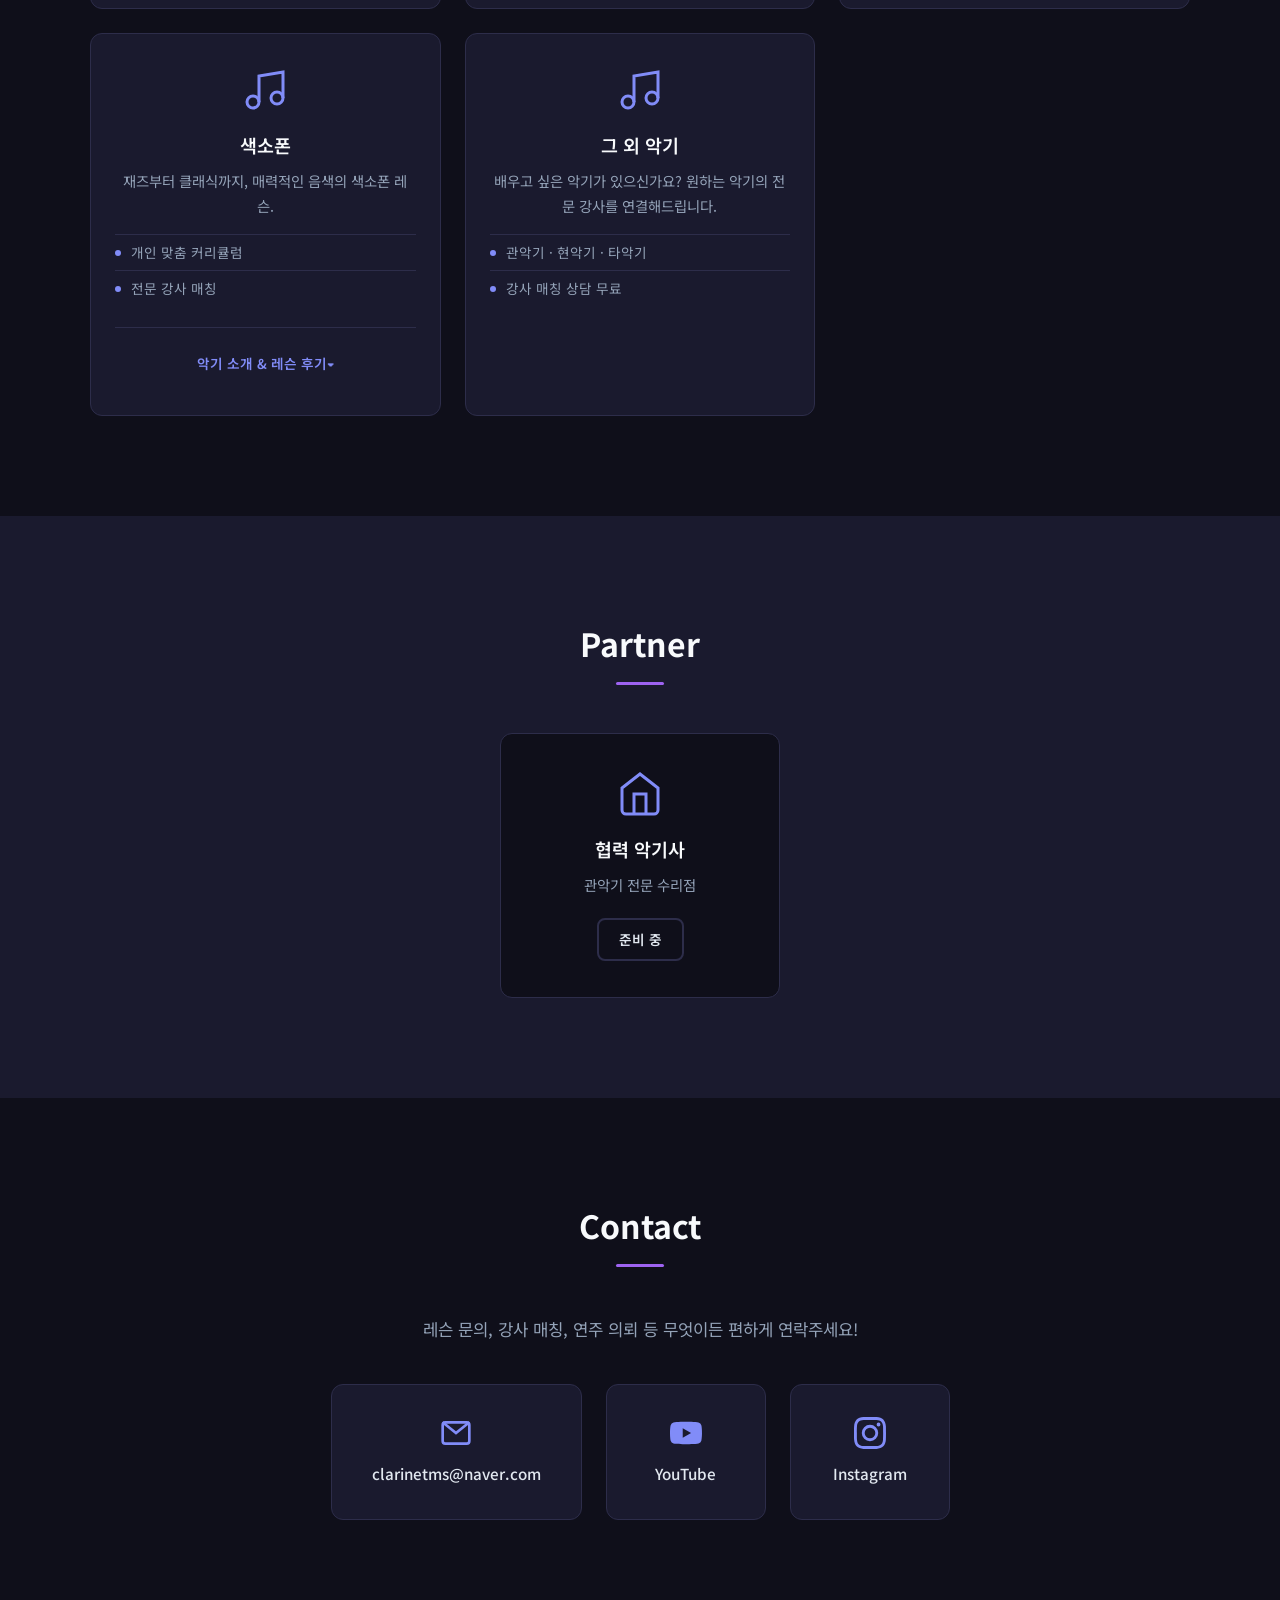
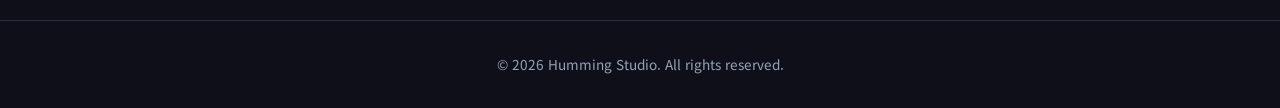
==== commit 2d975068: "악기별 소개 & 레슨 후기 토글 추가 각 레슨 카드에 '악기 소개 & 레슨 후기' details 토글을 넣어 악기 설명과 예시 후기를 확인할 수 있게 함  Co-Authored-B" ====
--- a/index.html
+++ b/index.html
@@ -177,6 +177,18 @@
             <li>앙상블 & 합주 연습</li>
             <li>입시 및 콩쿨 대비</li>
           </ul>
+          <details class="lesson-more">
+            <summary>악기 소개 & 레슨 후기</summary>
+            <div class="lesson-intro">
+              <h4>악기 소개</h4>
+              <p>부드럽고 따뜻한 음색이 매력적인 목관악기입니다. 클래식, 재즈, 관악합주 등 넓은 표현력을 가지고 있으며, 호흡과 입 모양이 좋은 연습이 되어 초보자에게도 인기가 많습니다.</p>
+            </div>
+            <div class="lesson-reviews">
+              <h4>레슨 후기</h4>
+              <blockquote class="lesson-review"><p>"선생님 덕분에 호흡이 편해지고 소리도 몰라보게 깊어졌어요. 연습이 재밌어졌습니다."</p><cite>— 김**님 / 성인 취미반</cite></blockquote>
+              <blockquote class="lesson-review"><p>"입시 준비를 체계적으로 도와주셔서 원하는 대학에 합격했습니다. 감사합니다!"</p><cite>— 박**님 / 입시생</cite></blockquote>
+            </div>
+          </details>
         </div>
         <div class="lesson-card">
           <div class="lesson-icon">
@@ -192,6 +204,18 @@
             <li>개인 맞춤 커리큘럼</li>
             <li>전문 강사 매칭</li>
           </ul>
+          <details class="lesson-more">
+            <summary>악기 소개 & 레슨 후기</summary>
+            <div class="lesson-intro">
+              <h4>악기 소개</h4>
+              <p>맑고 투명한 고음역이 특징인 목관악기입니다. 휴대가 편하고 독주, 앙상블, 오케스트라 어디에나 어울려 취미와 전공 모두에서 인기가 높습니다.</p>
+            </div>
+            <div class="lesson-reviews">
+              <h4>레슨 후기</h4>
+              <blockquote class="lesson-review"><p>"기초부터 꼼꼼히 배울 수 있어서 자신감이 생겼어요. 음색이 확실히 달라졌습니다."</p><cite>— 이**님 / 성인 취미반</cite></blockquote>
+              <blockquote class="lesson-review"><p>"아이가 매주 레슨을 기다릴 정도로 즐겁게 다니고 있어요."</p><cite>— 최**님 / 학부모</cite></blockquote>
+            </div>
+          </details>
         </div>
         <div class="lesson-card">
           <div class="lesson-icon">
@@ -207,6 +231,18 @@
             <li>개인 맞춤 커리큘럼</li>
             <li>전문 강사 매칭</li>
           </ul>
+          <details class="lesson-more">
+            <summary>악기 소개 & 레슨 후기</summary>
+            <div class="lesson-intro">
+              <h4>악기 소개</h4>
+              <p>모든 음악의 기초가 되는 건반악기로, 독주·반주·작곡 등 활용도가 가장 넓은 악기입니다. 어릴 때 시작하면 음감과 손가락 발달에 도움이 되고, 성인에게도 평생의 취미가 됩니다.</p>
+            </div>
+            <div class="lesson-reviews">
+              <h4>레슨 후기</h4>
+              <blockquote class="lesson-review"><p>"취미로 시작했는데 레슨 받을수록 실력이 늘어서 매일 연습하게 돼요."</p><cite>— 정**님 / 성인 취미반</cite></blockquote>
+              <blockquote class="lesson-review"><p>"아이가 체르니까지 막힘없이 진도를 나가고 있어요. 감사합니다."</p><cite>— 한**님 / 학부모</cite></blockquote>
+            </div>
+          </details>
         </div>
         <div class="lesson-card">
           <div class="lesson-icon">
@@ -222,6 +258,18 @@
             <li>개인 맞춤 커리큘럼</li>
             <li>전문 강사 매칭</li>
           </ul>
+          <details class="lesson-more">
+            <summary>악기 소개 & 레슨 후기</summary>
+            <div class="lesson-intro">
+              <h4>악기 소개</h4>
+              <p>섬세한 감정 표현이 가능한 현악기의 대표주자입니다. 솔로 연주부터 오케스트라·실내악까지 가장 넓은 레퍼토리를 가진 악기 중 하나입니다.</p>
+            </div>
+            <div class="lesson-reviews">
+              <h4>레슨 후기</h4>
+              <blockquote class="lesson-review"><p>"초보인데도 친절하게 자세부터 잡아주셔서 부담 없이 배우고 있어요."</p><cite>— 윤**님 / 성인 취미반</cite></blockquote>
+              <blockquote class="lesson-review"><p>"동기부여가 잘 돼서 아이가 스스로 연습해요."</p><cite>— 강**님 / 학부모</cite></blockquote>
+            </div>
+          </details>
         </div>
         <div class="lesson-card">
           <div class="lesson-icon">
@@ -237,6 +285,18 @@
             <li>개인 맞춤 커리큘럼</li>
             <li>전문 강사 매칭</li>
           </ul>
+          <details class="lesson-more">
+            <summary>악기 소개 & 레슨 후기</summary>
+            <div class="lesson-intro">
+              <h4>악기 소개</h4>
+              <p>바이올린보다 낮고 따뜻한 음색을 내는 현악기로, 실내악과 오케스트라에서 화성의 중심 역할을 맡습니다. 바이올린 경험자도 쉽게 전향할 수 있습니다.</p>
+            </div>
+            <div class="lesson-reviews">
+              <h4>레슨 후기</h4>
+              <blockquote class="lesson-review"><p>"비올라 전문 강사를 찾기 어려웠는데 연결해주셔서 너무 만족스럽습니다."</p><cite>— 조**님 / 전공 준비생</cite></blockquote>
+              <blockquote class="lesson-review"><p>"체계적인 레슨 덕분에 오케스트라에 합격했어요."</p><cite>— 임**님 / 학생</cite></blockquote>
+            </div>
+          </details>
         </div>
         <div class="lesson-card">
           <div class="lesson-icon">
@@ -252,6 +312,18 @@
             <li>개인 맞춤 커리큘럼</li>
             <li>전문 강사 매칭</li>
           </ul>
+          <details class="lesson-more">
+            <summary>악기 소개 & 레슨 후기</summary>
+            <div class="lesson-intro">
+              <h4>악기 소개</h4>
+              <p>사람의 목소리와 가장 닮았다고 평가받는 깊은 음색의 저음 현악기입니다. 넓은 음역과 풍부한 표현력으로 솔로와 앙상블 모두에서 사랑받습니다.</p>
+            </div>
+            <div class="lesson-reviews">
+              <h4>레슨 후기</h4>
+              <blockquote class="lesson-review"><p>"첼로 음색에 반해서 시작했는데, 지금은 사랑하게 됐어요."</p><cite>— 서**님 / 성인 취미반</cite></blockquote>
+              <blockquote class="lesson-review"><p>"자세 교정부터 꼼꼼히 지도해주셔서 오래 연주해도 편합니다."</p><cite>— 노**님 / 학생</cite></blockquote>
+            </div>
+          </details>
         </div>
         <div class="lesson-card">
           <div class="lesson-icon">
@@ -267,6 +339,18 @@
             <li>개인 맞춤 커리큘럼</li>
             <li>전문 강사 매칭</li>
           </ul>
+          <details class="lesson-more">
+            <summary>악기 소개 & 레슨 후기</summary>
+            <div class="lesson-intro">
+              <h4>악기 소개</h4>
+              <p>오케스트라 저음 파트의 핵심을 담당하는 가장 큰 현악기입니다. 클래식뿐 아니라 재즈 베이스로도 활약하며, 희소성이 있어 연주 기회가 많은 악기입니다.</p>
+            </div>
+            <div class="lesson-reviews">
+              <h4>레슨 후기</h4>
+              <blockquote class="lesson-review"><p>"큰 악기지만 무섭지 않게 기초부터 가르쳐주세요."</p><cite>— 류**님 / 성인 취미반</cite></blockquote>
+              <blockquote class="lesson-review"><p>"덕분에 지역 합주단 오디션에 합격했습니다!"</p><cite>— 오**님 / 학생</cite></blockquote>
+            </div>
+          </details>
         </div>
         <div class="lesson-card">
           <div class="lesson-icon">
@@ -282,6 +366,18 @@
             <li>오케스트라 타악 · 드럼셋</li>
             <li>전문 강사 매칭</li>
           </ul>
+          <details class="lesson-more">
+            <summary>악기 소개 & 레슨 후기</summary>
+            <div class="lesson-intro">
+              <h4>악기 소개</h4>
+              <p>리듬의 중심을 담당하는 악기군으로, 팀파니·마림바·비브라폰 같은 오케스트라 타악기부터 드럼셋, 라틴 타악까지 범위가 매우 넓습니다.</p>
+            </div>
+            <div class="lesson-reviews">
+              <h4>레슨 후기</h4>
+              <blockquote class="lesson-review"><p>"한 번에 여러 타악기를 경험할 수 있어서 좋아요."</p><cite>— 유**님 / 학생</cite></blockquote>
+              <blockquote class="lesson-review"><p>"드럼을 치고 나면 스트레스가 싹 풀립니다. 최고의 취미!"</p><cite>— 배**님 / 성인 취미반</cite></blockquote>
+            </div>
+          </details>
         </div>
         <div class="lesson-card">
           <div class="lesson-icon">
@@ -297,6 +393,18 @@
             <li>발성 · 호흡 · 발음 훈련</li>
             <li>전문 강사 매칭</li>
           </ul>
+          <details class="lesson-more">
+            <summary>악기 소개 & 레슨 후기</summary>
+            <div class="lesson-intro">
+              <h4>악기 소개</h4>
+              <p>가장 자연스러운 악기인 목소리를 다루는 레슨입니다. 발성·호흡·발음 훈련으로 기초를 다지고, 장르에 맞는 표현과 무대 매너까지 함께 연습합니다.</p>
+            </div>
+            <div class="lesson-reviews">
+              <h4>레슨 후기</h4>
+              <blockquote class="lesson-review"><p>"고음이 편해지고 노래방 애창곡 음역이 한 단계 올라갔어요."</p><cite>— 권**님 / 성인 취미반</cite></blockquote>
+              <blockquote class="lesson-review"><p>"무대 울렁증이 사라지고 자신감 있게 공연할 수 있게 됐습니다."</p><cite>— 황**님 / 실용음악 준비생</cite></blockquote>
+            </div>
+          </details>
         </div>
         <div class="lesson-card">
           <div class="lesson-icon">
@@ -312,6 +420,18 @@
             <li>실용음악 입시 대비</li>
             <li>전문 강사 매칭</li>
           </ul>
+          <details class="lesson-more">
+            <summary>악기 소개 & 레슨 후기</summary>
+            <div class="lesson-intro">
+              <h4>악기 소개</h4>
+              <p>재즈·팝·R&B·K-POP 등 대중음악 전반을 다루는 레슨입니다. 화성학, 즉흥연주, 작·편곡까지 폭넓게 배우며, 실용음악과 입시 준비도 체계적으로 도와드립니다.</p>
+            </div>
+            <div class="lesson-reviews">
+              <h4>레슨 후기</h4>
+              <blockquote class="lesson-review"><p>"실용음악과 입시에 합격했어요. 이론과 실기 모두 꼼꼼히 지도해주세요."</p><cite>— 전**님 / 입시생</cite></blockquote>
+              <blockquote class="lesson-review"><p>"음악성이 크게 늘고 나만의 스타일을 찾아가고 있어요."</p><cite>— 백**님 / 성인 취미반</cite></blockquote>
+            </div>
+          </details>
         </div>
         <div class="lesson-card">
           <div class="lesson-icon">
@@ -327,6 +447,18 @@
             <li>파트별 개인 레슨</li>
             <li>합주 · 공연 코칭</li>
           </ul>
+          <details class="lesson-more">
+            <summary>악기 소개 & 레슨 후기</summary>
+            <div class="lesson-intro">
+              <h4>악기 소개</h4>
+              <p>기타·베이스·드럼·키보드·보컬 등 밴드 파트 전 분야의 레슨과 합주 코칭을 제공합니다. 개인 연습은 물론 실제 합주와 공연 경험까지 쌓을 수 있습니다.</p>
+            </div>
+            <div class="lesson-reviews">
+              <h4>레슨 후기</h4>
+              <blockquote class="lesson-review"><p>"파트별 레슨 후 실제 합주까지 이어져서 밴드의 재미를 제대로 알았어요."</p><cite>— 고**님 / 직장인 밴드</cite></blockquote>
+              <blockquote class="lesson-review"><p>"공연 기회까지 연결해주셔서 무대 경험이 쌓이고 있어요."</p><cite>— 남**님 / 학생 밴드</cite></blockquote>
+            </div>
+          </details>
         </div>
         <div class="lesson-card">
           <div class="lesson-icon">
@@ -342,6 +474,18 @@
             <li>개인 맞춤 커리큘럼</li>
             <li>전문 강사 매칭</li>
           </ul>
+          <details class="lesson-more">
+            <summary>악기 소개 & 레슨 후기</summary>
+            <div class="lesson-intro">
+              <h4>악기 소개</h4>
+              <p>오케스트라의 튜닝 기준음을 내는 섬세한 목관악기입니다. 특유의 애절한 음색과 표현력으로 독주·실내악에서도 사랑받으며, 리드 관리도 중요한 포인트입니다.</p>
+            </div>
+            <div class="lesson-reviews">
+              <h4>레슨 후기</h4>
+              <blockquote class="lesson-review"><p>"오보에 강사를 찾기 어려웠는데 좋은 선생님과 연결돼서 너무 감사해요."</p><cite>— 문**님 / 성인 취미반</cite></blockquote>
+              <blockquote class="lesson-review"><p>"리드 만드는 법까지 알려주셔서 실력이 확실히 늘었어요."</p><cite>— 신**님 / 전공생</cite></blockquote>
+            </div>
+          </details>
         </div>
         <div class="lesson-card">
           <div class="lesson-icon">
@@ -357,6 +501,18 @@
             <li>개인 맞춤 커리큘럼</li>
             <li>전문 강사 매칭</li>
           </ul>
+          <details class="lesson-more">
+            <summary>악기 소개 & 레슨 후기</summary>
+            <div class="lesson-intro">
+              <h4>악기 소개</h4>
+              <p>재즈의 상징으로 잘 알려진 금관-목관 혼합형 악기입니다. 풍부한 음색과 넓은 표현력을 가지며, 비교적 배우기 쉬워 성인 취미 레슨으로도 인기가 많습니다.</p>
+            </div>
+            <div class="lesson-reviews">
+              <h4>레슨 후기</h4>
+              <blockquote class="lesson-review"><p>"취미로 시작했는데 작은 재즈바에서 연주까지 하게 됐어요!"</p><cite>— 양**님 / 성인 취미반</cite></blockquote>
+              <blockquote class="lesson-review"><p>"중년에 시작해도 문제없이 즐겁게 배우고 있습니다."</p><cite>— 송**님 / 시니어 취미반</cite></blockquote>
+            </div>
+          </details>
         </div>
         <div class="lesson-card">
           <div class="lesson-icon">
--- a/style.css
+++ b/style.css
@@ -491,6 +491,90 @@
   border-radius: 50%;
   background: var(--primary-light);
   transform: translateY(-50%);
+}
+
+.lesson-more {
+  margin-top: 20px;
+  text-align: left;
+  border-top: 1px solid var(--border);
+  padding-top: 16px;
+}
+
+.lesson-more summary {
+  cursor: pointer;
+  font-size: 0.85rem;
+  font-weight: 600;
+  color: var(--primary-light);
+  list-style: none;
+  padding: 8px 0;
+  text-align: center;
+  transition: color var(--transition);
+}
+
+.lesson-more summary::-webkit-details-marker {
+  display: none;
+}
+
+.lesson-more summary::after {
+  content: ' ▾';
+  display: inline-block;
+  transition: transform var(--transition);
+}
+
+.lesson-more[open] summary::after {
+  transform: rotate(180deg);
+}
+
+.lesson-more summary:hover {
+  color: var(--primary);
+}
+
+.lesson-intro,
+.lesson-reviews {
+  margin-top: 16px;
+}
+
+.lesson-intro h4,
+.lesson-reviews h4 {
+  font-size: 0.8rem;
+  font-weight: 700;
+  text-transform: uppercase;
+  letter-spacing: 0.05em;
+  color: var(--primary-light);
+  margin-bottom: 8px;
+}
+
+.lesson-intro p {
+  font-size: 0.85rem;
+  color: var(--text-muted);
+  line-height: 1.65;
+  margin-bottom: 0;
+}
+
+.lesson-review {
+  background: rgba(99, 102, 241, 0.05);
+  border-left: 3px solid var(--primary-light);
+  padding: 12px 14px;
+  margin: 0 0 10px;
+  border-radius: 6px;
+}
+
+.lesson-review:last-child {
+  margin-bottom: 0;
+}
+
+.lesson-review p {
+  font-size: 0.85rem;
+  color: var(--text);
+  line-height: 1.6;
+  margin-bottom: 6px;
+  font-style: italic;
+}
+
+.lesson-review cite {
+  font-size: 0.75rem;
+  color: var(--text-muted);
+  font-style: normal;
 }
 
 /* ===== Partner ===== */
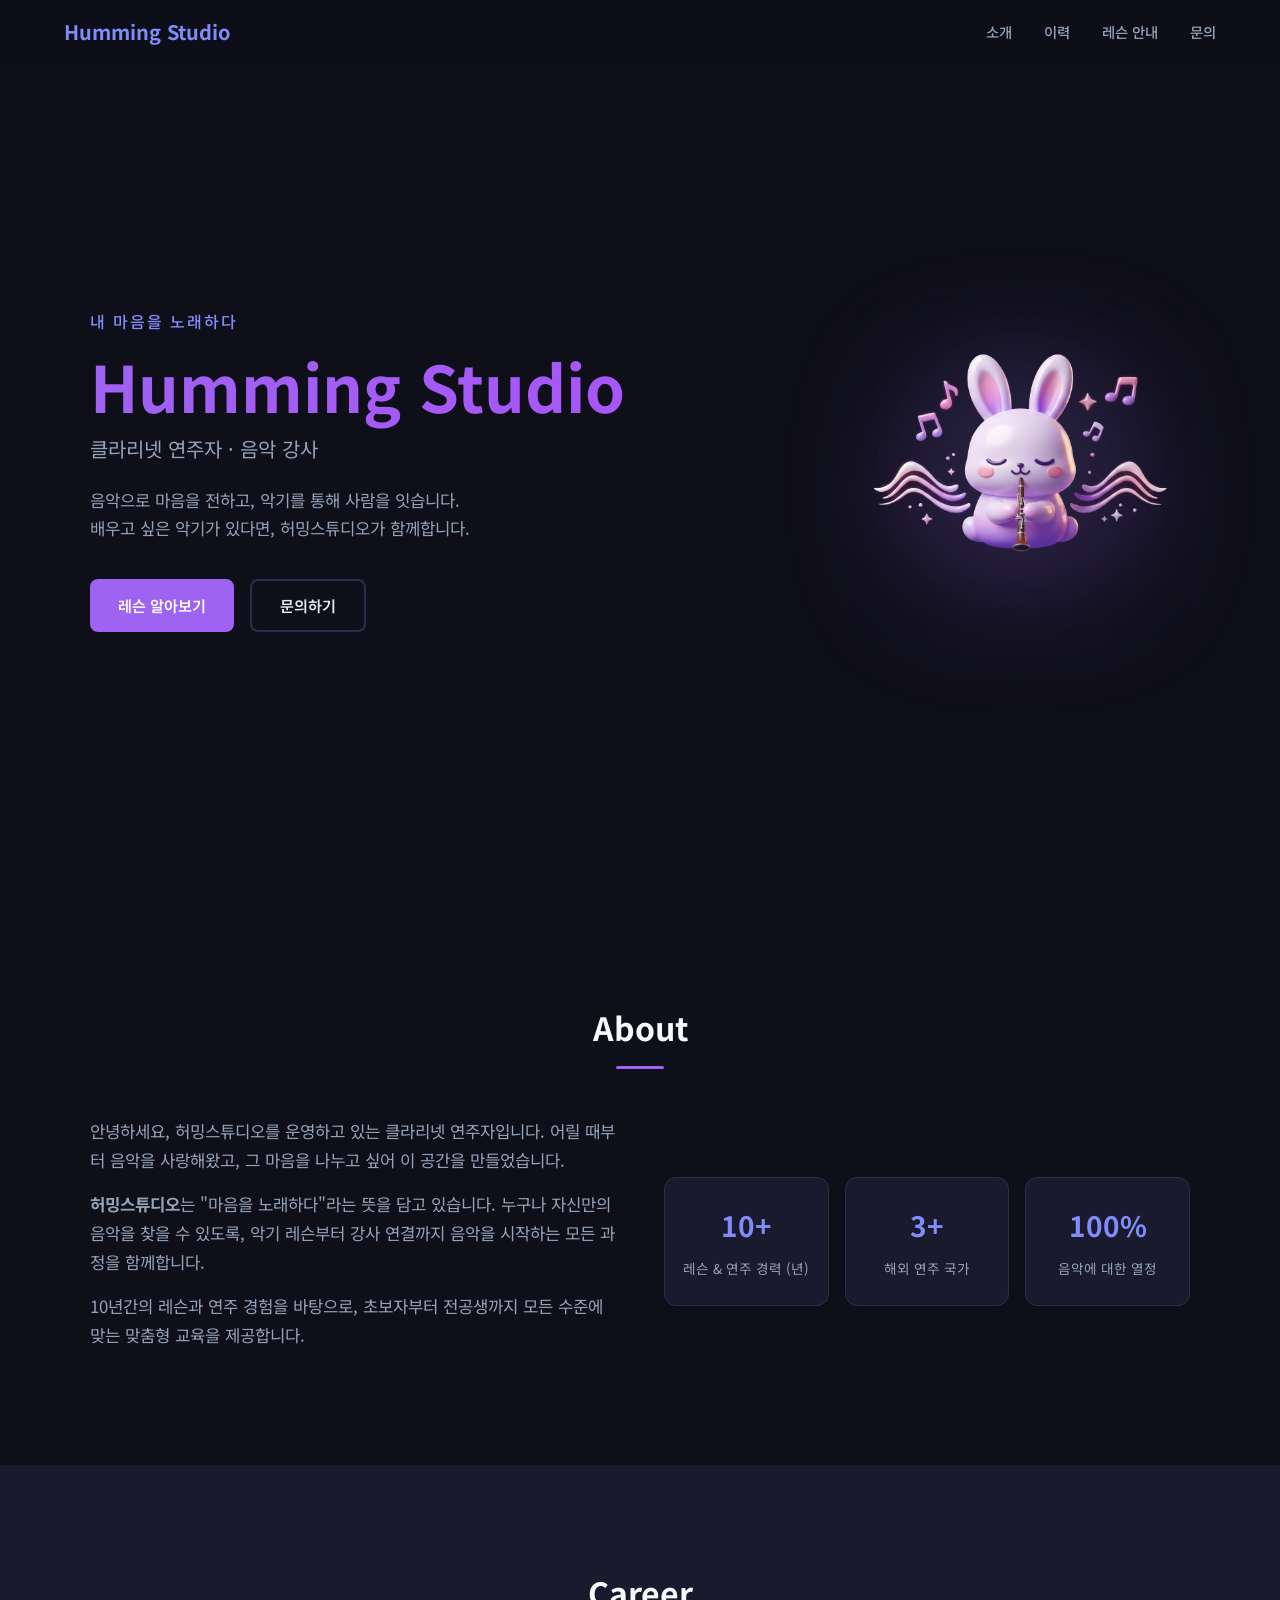
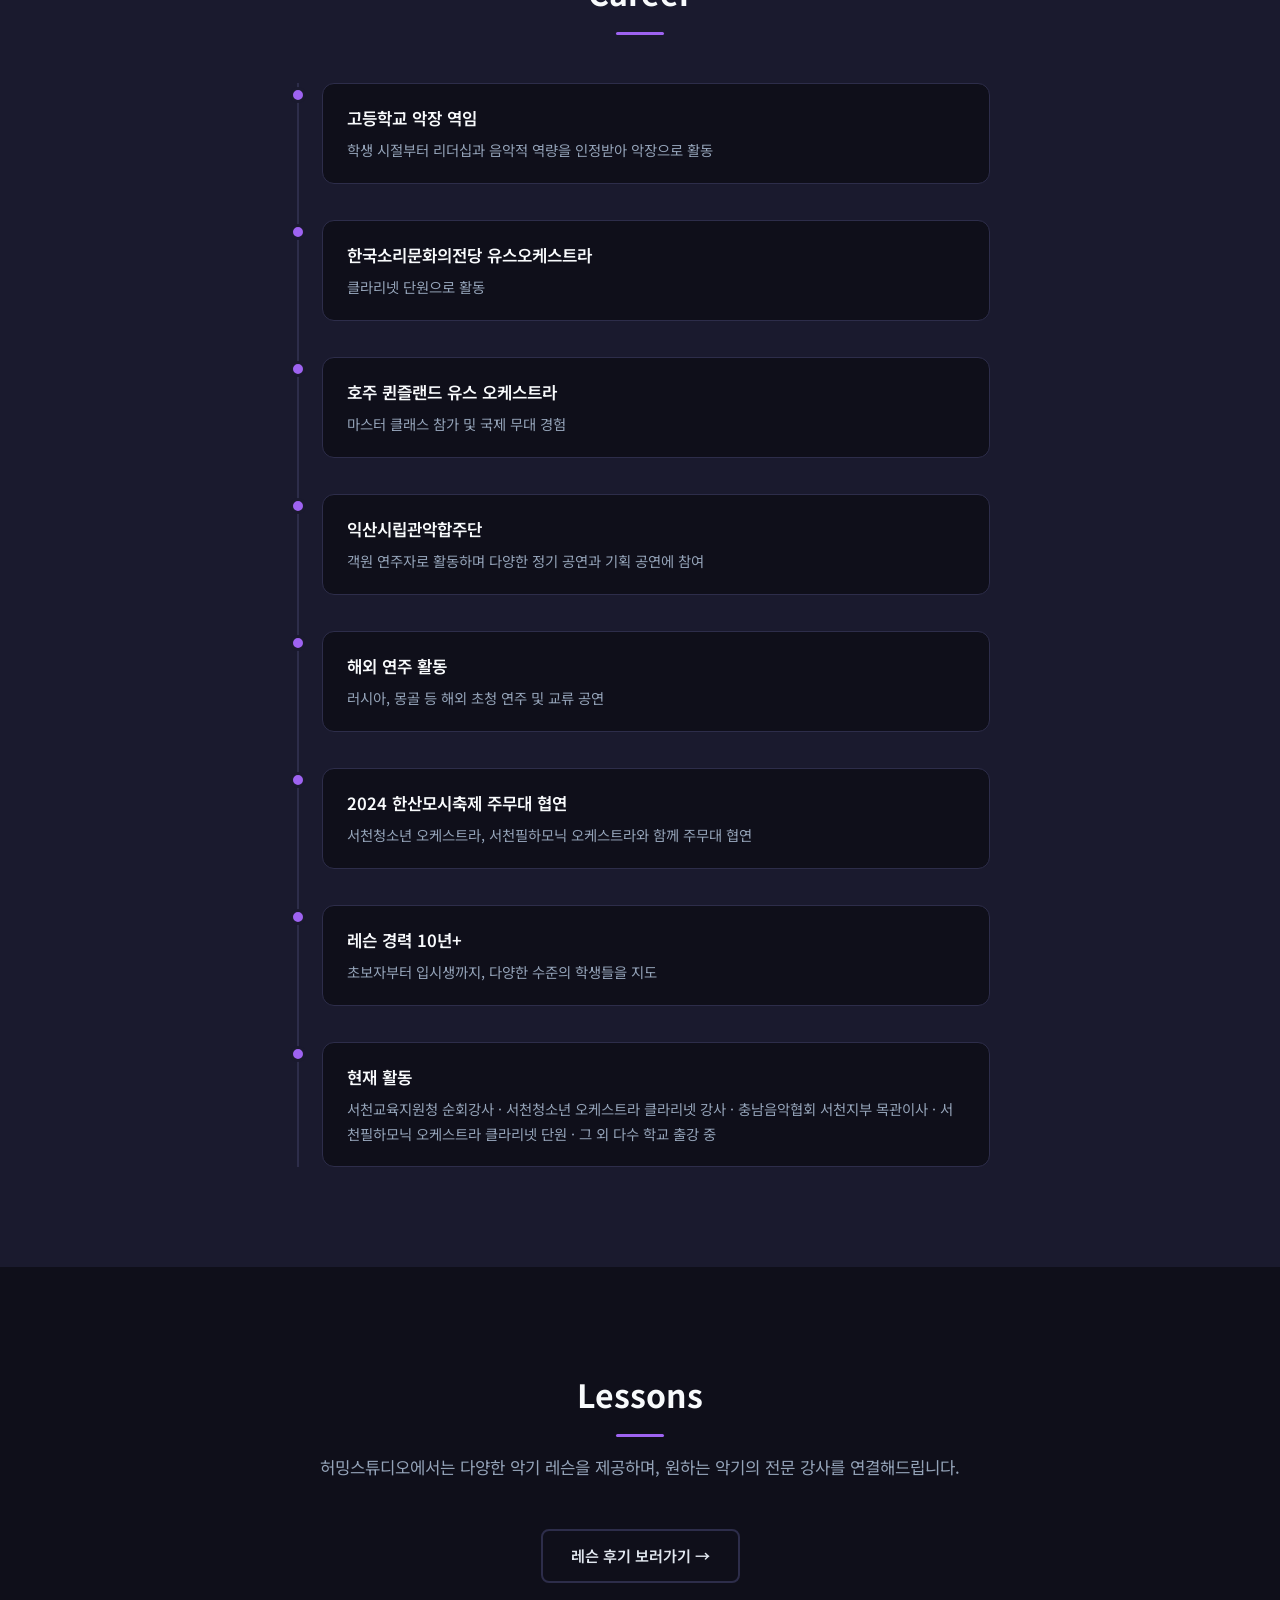
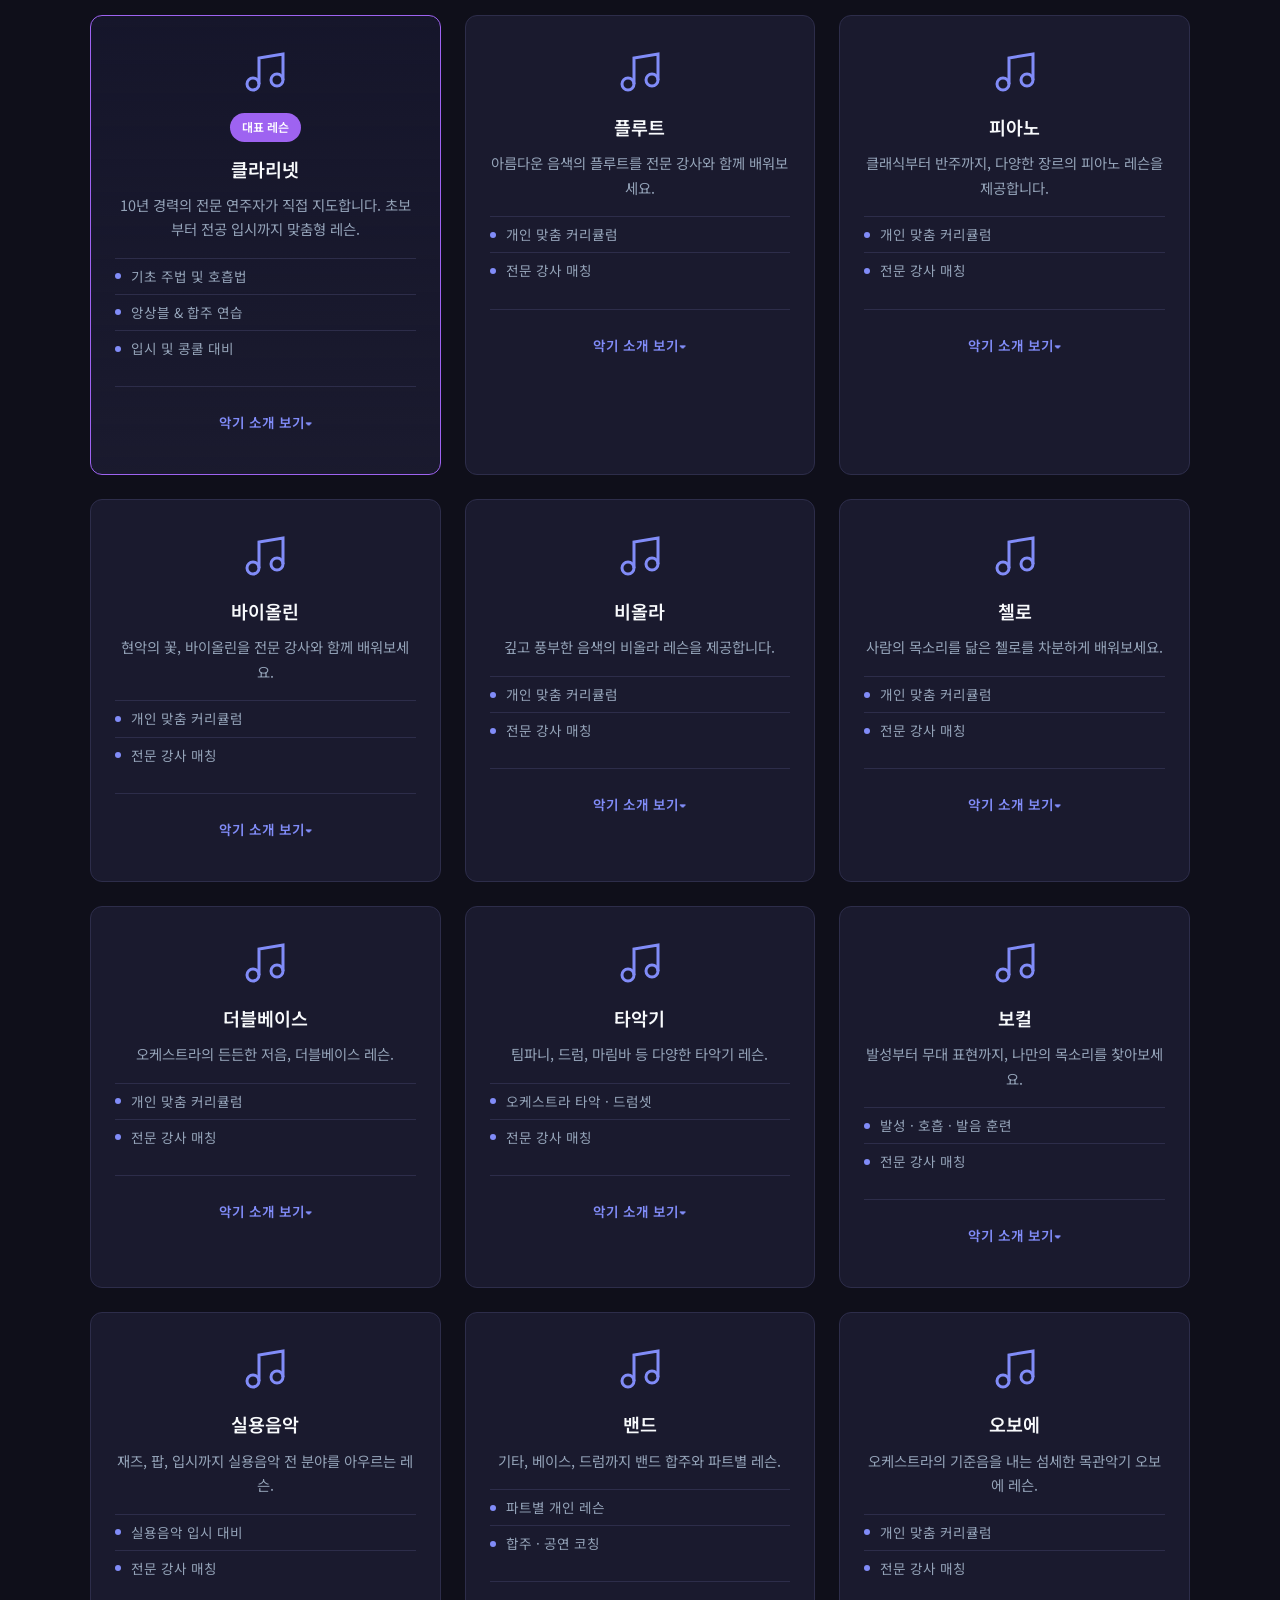
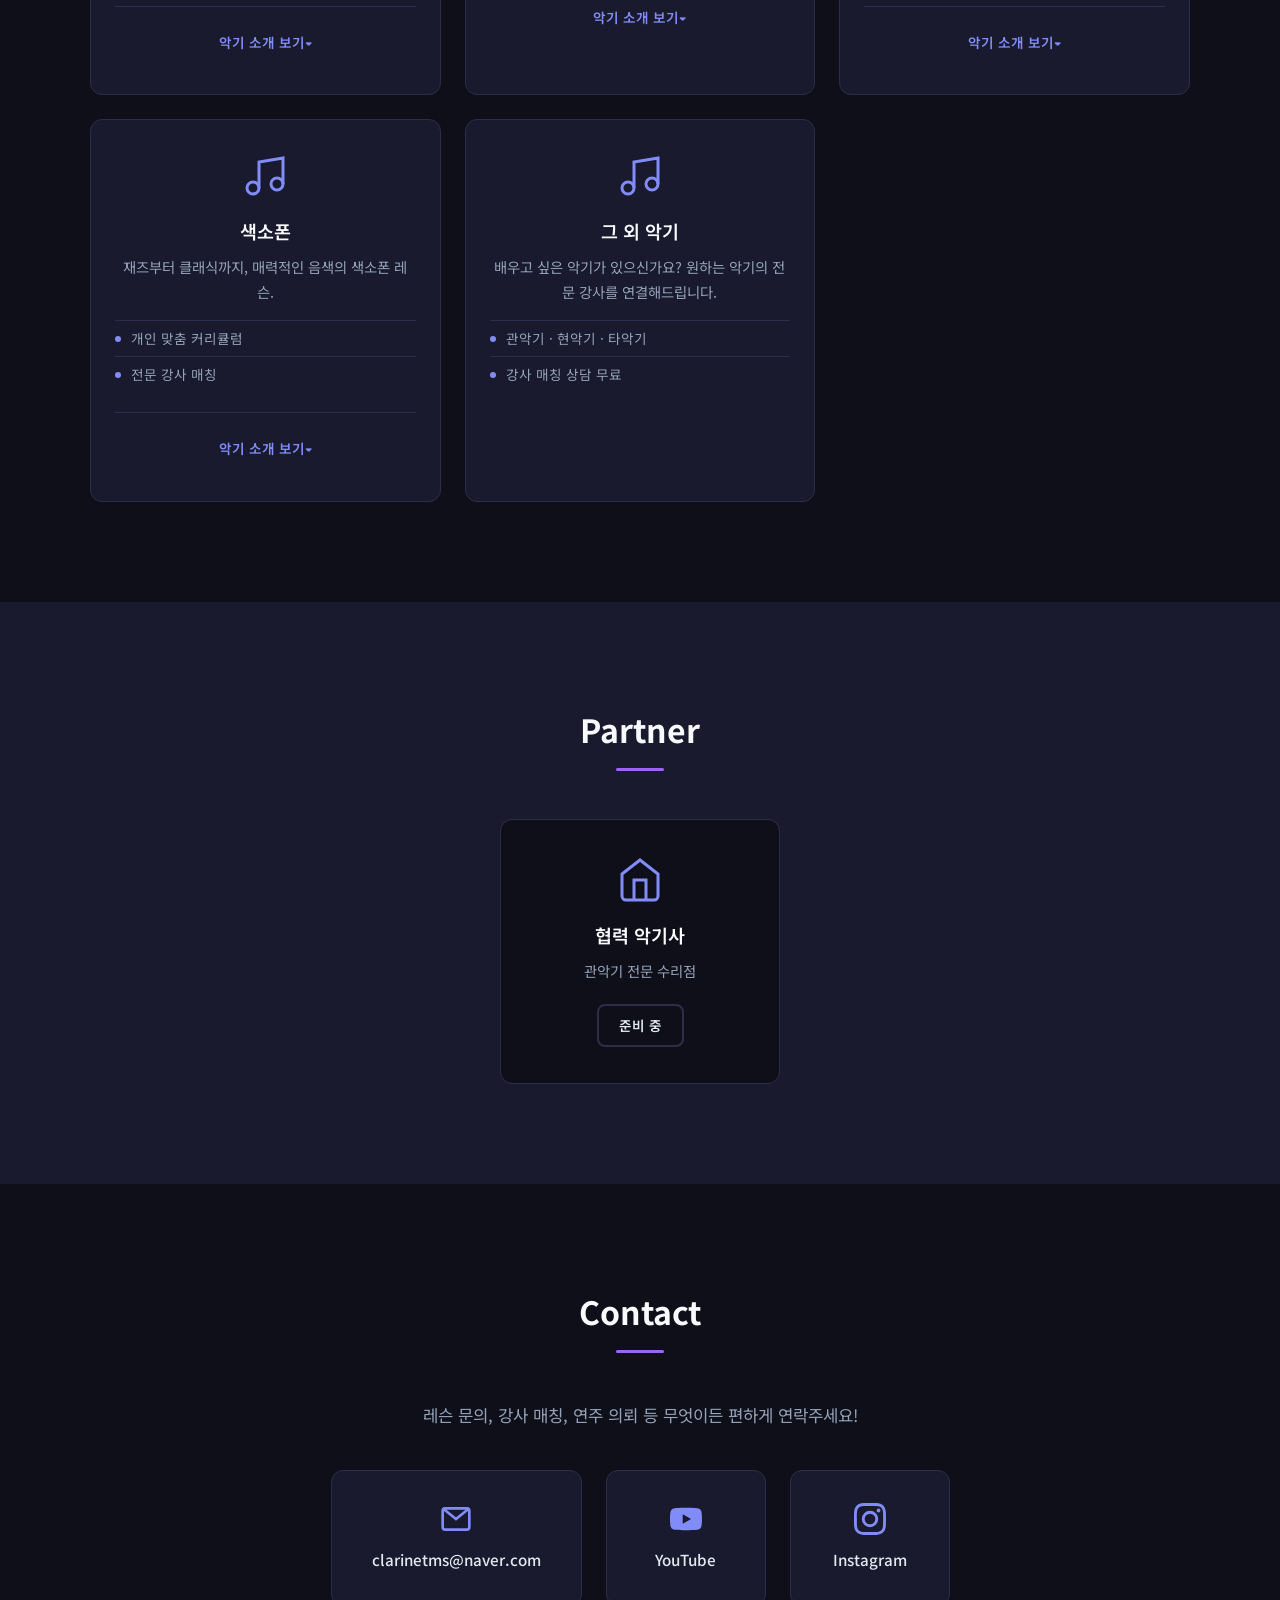
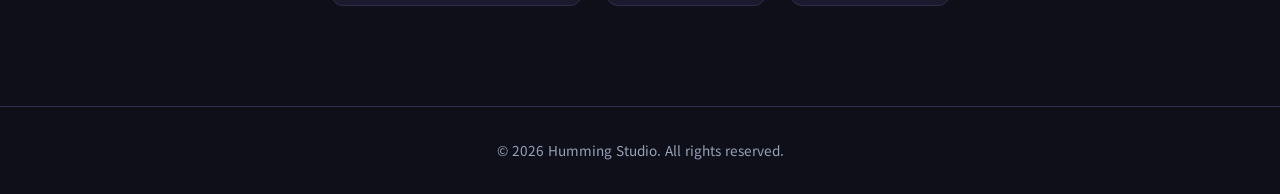
==== commit 284364cd: "가짜 레슨 후기 제거 및 후기 페이지 플레이스홀더 추가 - 각 레슨 카드에서 샘플 후기 blockquote 삭제 - 토글 이름을 '악기 소개 보기'로 변경 - Lessons 섹션 " ====
--- a/index.html
+++ b/index.html
@@ -160,6 +160,9 @@
     <div class="container">
       <h2 class="section-title">Lessons</h2>
       <p class="section-desc">허밍스튜디오에서는 다양한 악기 레슨을 제공하며, 원하는 악기의 전문 강사를 연결해드립니다.</p>
+      <div class="lessons-cta">
+        <a href="reviews.html" class="btn btn-outline">레슨 후기 보러가기 →</a>
+      </div>
       <div class="lessons-grid">
         <div class="lesson-card featured">
           <div class="lesson-icon">
@@ -178,15 +181,10 @@
             <li>입시 및 콩쿨 대비</li>
           </ul>
           <details class="lesson-more">
-            <summary>악기 소개 & 레슨 후기</summary>
+            <summary>악기 소개 보기</summary>
             <div class="lesson-intro">
               <h4>악기 소개</h4>
               <p>부드럽고 따뜻한 음색이 매력적인 목관악기입니다. 클래식, 재즈, 관악합주 등 넓은 표현력을 가지고 있으며, 호흡과 입 모양이 좋은 연습이 되어 초보자에게도 인기가 많습니다.</p>
-            </div>
-            <div class="lesson-reviews">
-              <h4>레슨 후기</h4>
-              <blockquote class="lesson-review"><p>"선생님 덕분에 호흡이 편해지고 소리도 몰라보게 깊어졌어요. 연습이 재밌어졌습니다."</p><cite>— 김**님 / 성인 취미반</cite></blockquote>
-              <blockquote class="lesson-review"><p>"입시 준비를 체계적으로 도와주셔서 원하는 대학에 합격했습니다. 감사합니다!"</p><cite>— 박**님 / 입시생</cite></blockquote>
             </div>
           </details>
         </div>
@@ -205,15 +203,10 @@
             <li>전문 강사 매칭</li>
           </ul>
           <details class="lesson-more">
-            <summary>악기 소개 & 레슨 후기</summary>
+            <summary>악기 소개 보기</summary>
             <div class="lesson-intro">
               <h4>악기 소개</h4>
               <p>맑고 투명한 고음역이 특징인 목관악기입니다. 휴대가 편하고 독주, 앙상블, 오케스트라 어디에나 어울려 취미와 전공 모두에서 인기가 높습니다.</p>
-            </div>
-            <div class="lesson-reviews">
-              <h4>레슨 후기</h4>
-              <blockquote class="lesson-review"><p>"기초부터 꼼꼼히 배울 수 있어서 자신감이 생겼어요. 음색이 확실히 달라졌습니다."</p><cite>— 이**님 / 성인 취미반</cite></blockquote>
-              <blockquote class="lesson-review"><p>"아이가 매주 레슨을 기다릴 정도로 즐겁게 다니고 있어요."</p><cite>— 최**님 / 학부모</cite></blockquote>
             </div>
           </details>
         </div>
@@ -232,15 +225,10 @@
             <li>전문 강사 매칭</li>
           </ul>
           <details class="lesson-more">
-            <summary>악기 소개 & 레슨 후기</summary>
+            <summary>악기 소개 보기</summary>
             <div class="lesson-intro">
               <h4>악기 소개</h4>
               <p>모든 음악의 기초가 되는 건반악기로, 독주·반주·작곡 등 활용도가 가장 넓은 악기입니다. 어릴 때 시작하면 음감과 손가락 발달에 도움이 되고, 성인에게도 평생의 취미가 됩니다.</p>
-            </div>
-            <div class="lesson-reviews">
-              <h4>레슨 후기</h4>
-              <blockquote class="lesson-review"><p>"취미로 시작했는데 레슨 받을수록 실력이 늘어서 매일 연습하게 돼요."</p><cite>— 정**님 / 성인 취미반</cite></blockquote>
-              <blockquote class="lesson-review"><p>"아이가 체르니까지 막힘없이 진도를 나가고 있어요. 감사합니다."</p><cite>— 한**님 / 학부모</cite></blockquote>
             </div>
           </details>
         </div>
@@ -259,15 +247,10 @@
             <li>전문 강사 매칭</li>
           </ul>
           <details class="lesson-more">
-            <summary>악기 소개 & 레슨 후기</summary>
+            <summary>악기 소개 보기</summary>
             <div class="lesson-intro">
               <h4>악기 소개</h4>
               <p>섬세한 감정 표현이 가능한 현악기의 대표주자입니다. 솔로 연주부터 오케스트라·실내악까지 가장 넓은 레퍼토리를 가진 악기 중 하나입니다.</p>
-            </div>
-            <div class="lesson-reviews">
-              <h4>레슨 후기</h4>
-              <blockquote class="lesson-review"><p>"초보인데도 친절하게 자세부터 잡아주셔서 부담 없이 배우고 있어요."</p><cite>— 윤**님 / 성인 취미반</cite></blockquote>
-              <blockquote class="lesson-review"><p>"동기부여가 잘 돼서 아이가 스스로 연습해요."</p><cite>— 강**님 / 학부모</cite></blockquote>
             </div>
           </details>
         </div>
@@ -286,15 +269,10 @@
             <li>전문 강사 매칭</li>
           </ul>
           <details class="lesson-more">
-            <summary>악기 소개 & 레슨 후기</summary>
+            <summary>악기 소개 보기</summary>
             <div class="lesson-intro">
               <h4>악기 소개</h4>
               <p>바이올린보다 낮고 따뜻한 음색을 내는 현악기로, 실내악과 오케스트라에서 화성의 중심 역할을 맡습니다. 바이올린 경험자도 쉽게 전향할 수 있습니다.</p>
-            </div>
-            <div class="lesson-reviews">
-              <h4>레슨 후기</h4>
-              <blockquote class="lesson-review"><p>"비올라 전문 강사를 찾기 어려웠는데 연결해주셔서 너무 만족스럽습니다."</p><cite>— 조**님 / 전공 준비생</cite></blockquote>
-              <blockquote class="lesson-review"><p>"체계적인 레슨 덕분에 오케스트라에 합격했어요."</p><cite>— 임**님 / 학생</cite></blockquote>
             </div>
           </details>
         </div>
@@ -313,15 +291,10 @@
             <li>전문 강사 매칭</li>
           </ul>
           <details class="lesson-more">
-            <summary>악기 소개 & 레슨 후기</summary>
+            <summary>악기 소개 보기</summary>
             <div class="lesson-intro">
               <h4>악기 소개</h4>
               <p>사람의 목소리와 가장 닮았다고 평가받는 깊은 음색의 저음 현악기입니다. 넓은 음역과 풍부한 표현력으로 솔로와 앙상블 모두에서 사랑받습니다.</p>
-            </div>
-            <div class="lesson-reviews">
-              <h4>레슨 후기</h4>
-              <blockquote class="lesson-review"><p>"첼로 음색에 반해서 시작했는데, 지금은 사랑하게 됐어요."</p><cite>— 서**님 / 성인 취미반</cite></blockquote>
-              <blockquote class="lesson-review"><p>"자세 교정부터 꼼꼼히 지도해주셔서 오래 연주해도 편합니다."</p><cite>— 노**님 / 학생</cite></blockquote>
             </div>
           </details>
         </div>
@@ -340,15 +313,10 @@
             <li>전문 강사 매칭</li>
           </ul>
           <details class="lesson-more">
-            <summary>악기 소개 & 레슨 후기</summary>
+            <summary>악기 소개 보기</summary>
             <div class="lesson-intro">
               <h4>악기 소개</h4>
               <p>오케스트라 저음 파트의 핵심을 담당하는 가장 큰 현악기입니다. 클래식뿐 아니라 재즈 베이스로도 활약하며, 희소성이 있어 연주 기회가 많은 악기입니다.</p>
-            </div>
-            <div class="lesson-reviews">
-              <h4>레슨 후기</h4>
-              <blockquote class="lesson-review"><p>"큰 악기지만 무섭지 않게 기초부터 가르쳐주세요."</p><cite>— 류**님 / 성인 취미반</cite></blockquote>
-              <blockquote class="lesson-review"><p>"덕분에 지역 합주단 오디션에 합격했습니다!"</p><cite>— 오**님 / 학생</cite></blockquote>
             </div>
           </details>
         </div>
@@ -367,15 +335,10 @@
             <li>전문 강사 매칭</li>
           </ul>
           <details class="lesson-more">
-            <summary>악기 소개 & 레슨 후기</summary>
+            <summary>악기 소개 보기</summary>
             <div class="lesson-intro">
               <h4>악기 소개</h4>
               <p>리듬의 중심을 담당하는 악기군으로, 팀파니·마림바·비브라폰 같은 오케스트라 타악기부터 드럼셋, 라틴 타악까지 범위가 매우 넓습니다.</p>
-            </div>
-            <div class="lesson-reviews">
-              <h4>레슨 후기</h4>
-              <blockquote class="lesson-review"><p>"한 번에 여러 타악기를 경험할 수 있어서 좋아요."</p><cite>— 유**님 / 학생</cite></blockquote>
-              <blockquote class="lesson-review"><p>"드럼을 치고 나면 스트레스가 싹 풀립니다. 최고의 취미!"</p><cite>— 배**님 / 성인 취미반</cite></blockquote>
             </div>
           </details>
         </div>
@@ -394,15 +357,10 @@
             <li>전문 강사 매칭</li>
           </ul>
           <details class="lesson-more">
-            <summary>악기 소개 & 레슨 후기</summary>
+            <summary>악기 소개 보기</summary>
             <div class="lesson-intro">
               <h4>악기 소개</h4>
               <p>가장 자연스러운 악기인 목소리를 다루는 레슨입니다. 발성·호흡·발음 훈련으로 기초를 다지고, 장르에 맞는 표현과 무대 매너까지 함께 연습합니다.</p>
-            </div>
-            <div class="lesson-reviews">
-              <h4>레슨 후기</h4>
-              <blockquote class="lesson-review"><p>"고음이 편해지고 노래방 애창곡 음역이 한 단계 올라갔어요."</p><cite>— 권**님 / 성인 취미반</cite></blockquote>
-              <blockquote class="lesson-review"><p>"무대 울렁증이 사라지고 자신감 있게 공연할 수 있게 됐습니다."</p><cite>— 황**님 / 실용음악 준비생</cite></blockquote>
             </div>
           </details>
         </div>
@@ -421,15 +379,10 @@
             <li>전문 강사 매칭</li>
           </ul>
           <details class="lesson-more">
-            <summary>악기 소개 & 레슨 후기</summary>
+            <summary>악기 소개 보기</summary>
             <div class="lesson-intro">
               <h4>악기 소개</h4>
               <p>재즈·팝·R&B·K-POP 등 대중음악 전반을 다루는 레슨입니다. 화성학, 즉흥연주, 작·편곡까지 폭넓게 배우며, 실용음악과 입시 준비도 체계적으로 도와드립니다.</p>
-            </div>
-            <div class="lesson-reviews">
-              <h4>레슨 후기</h4>
-              <blockquote class="lesson-review"><p>"실용음악과 입시에 합격했어요. 이론과 실기 모두 꼼꼼히 지도해주세요."</p><cite>— 전**님 / 입시생</cite></blockquote>
-              <blockquote class="lesson-review"><p>"음악성이 크게 늘고 나만의 스타일을 찾아가고 있어요."</p><cite>— 백**님 / 성인 취미반</cite></blockquote>
             </div>
           </details>
         </div>
@@ -448,15 +401,10 @@
             <li>합주 · 공연 코칭</li>
           </ul>
           <details class="lesson-more">
-            <summary>악기 소개 & 레슨 후기</summary>
+            <summary>악기 소개 보기</summary>
             <div class="lesson-intro">
               <h4>악기 소개</h4>
               <p>기타·베이스·드럼·키보드·보컬 등 밴드 파트 전 분야의 레슨과 합주 코칭을 제공합니다. 개인 연습은 물론 실제 합주와 공연 경험까지 쌓을 수 있습니다.</p>
-            </div>
-            <div class="lesson-reviews">
-              <h4>레슨 후기</h4>
-              <blockquote class="lesson-review"><p>"파트별 레슨 후 실제 합주까지 이어져서 밴드의 재미를 제대로 알았어요."</p><cite>— 고**님 / 직장인 밴드</cite></blockquote>
-              <blockquote class="lesson-review"><p>"공연 기회까지 연결해주셔서 무대 경험이 쌓이고 있어요."</p><cite>— 남**님 / 학생 밴드</cite></blockquote>
             </div>
           </details>
         </div>
@@ -475,15 +423,10 @@
             <li>전문 강사 매칭</li>
           </ul>
           <details class="lesson-more">
-            <summary>악기 소개 & 레슨 후기</summary>
+            <summary>악기 소개 보기</summary>
             <div class="lesson-intro">
               <h4>악기 소개</h4>
               <p>오케스트라의 튜닝 기준음을 내는 섬세한 목관악기입니다. 특유의 애절한 음색과 표현력으로 독주·실내악에서도 사랑받으며, 리드 관리도 중요한 포인트입니다.</p>
-            </div>
-            <div class="lesson-reviews">
-              <h4>레슨 후기</h4>
-              <blockquote class="lesson-review"><p>"오보에 강사를 찾기 어려웠는데 좋은 선생님과 연결돼서 너무 감사해요."</p><cite>— 문**님 / 성인 취미반</cite></blockquote>
-              <blockquote class="lesson-review"><p>"리드 만드는 법까지 알려주셔서 실력이 확실히 늘었어요."</p><cite>— 신**님 / 전공생</cite></blockquote>
             </div>
           </details>
         </div>
@@ -502,15 +445,10 @@
             <li>전문 강사 매칭</li>
           </ul>
           <details class="lesson-more">
-            <summary>악기 소개 & 레슨 후기</summary>
+            <summary>악기 소개 보기</summary>
             <div class="lesson-intro">
               <h4>악기 소개</h4>
               <p>재즈의 상징으로 잘 알려진 금관-목관 혼합형 악기입니다. 풍부한 음색과 넓은 표현력을 가지며, 비교적 배우기 쉬워 성인 취미 레슨으로도 인기가 많습니다.</p>
-            </div>
-            <div class="lesson-reviews">
-              <h4>레슨 후기</h4>
-              <blockquote class="lesson-review"><p>"취미로 시작했는데 작은 재즈바에서 연주까지 하게 됐어요!"</p><cite>— 양**님 / 성인 취미반</cite></blockquote>
-              <blockquote class="lesson-review"><p>"중년에 시작해도 문제없이 즐겁게 배우고 있습니다."</p><cite>— 송**님 / 시니어 취미반</cite></blockquote>
             </div>
           </details>
         </div>
--- a/style.css
+++ b/style.css
@@ -491,6 +491,11 @@
   border-radius: 50%;
   background: var(--primary-light);
   transform: translateY(-50%);
+}
+
+.lessons-cta {
+  text-align: center;
+  margin-bottom: 32px;
 }
 
 .lesson-more {
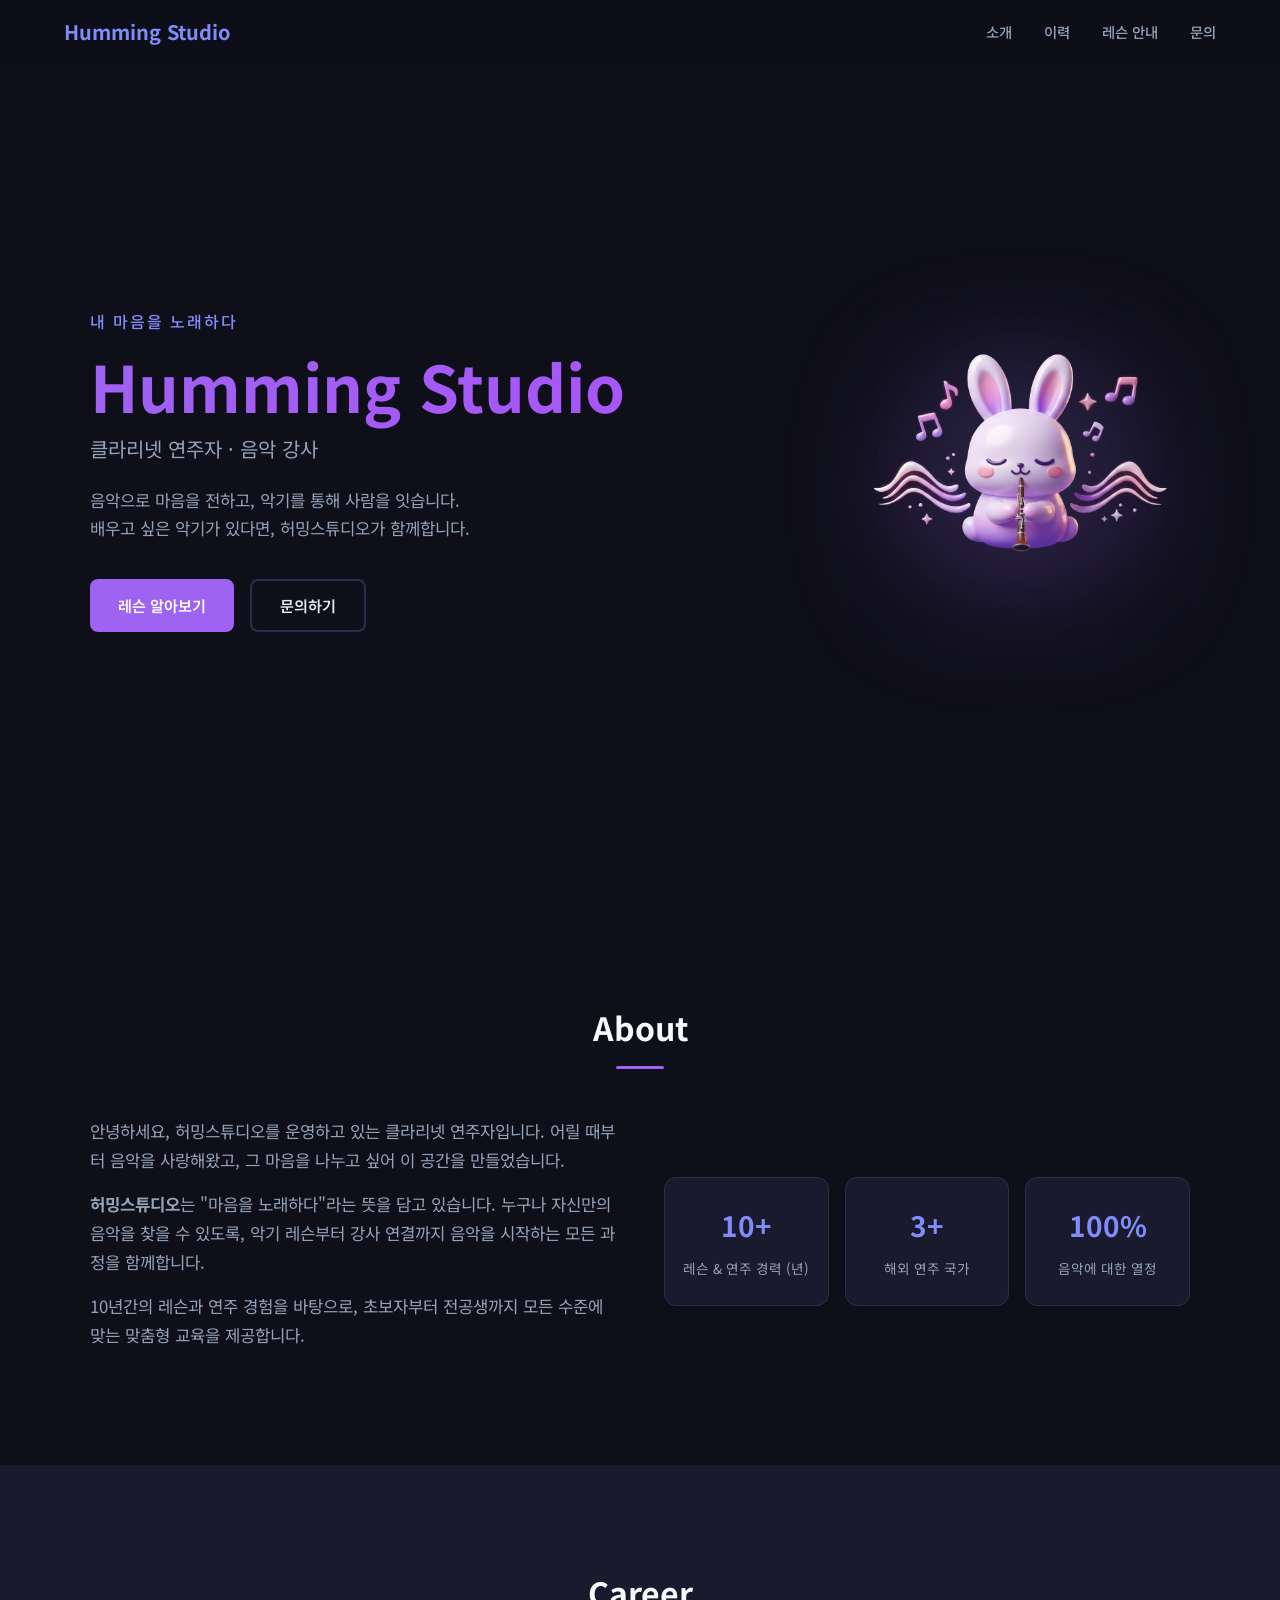
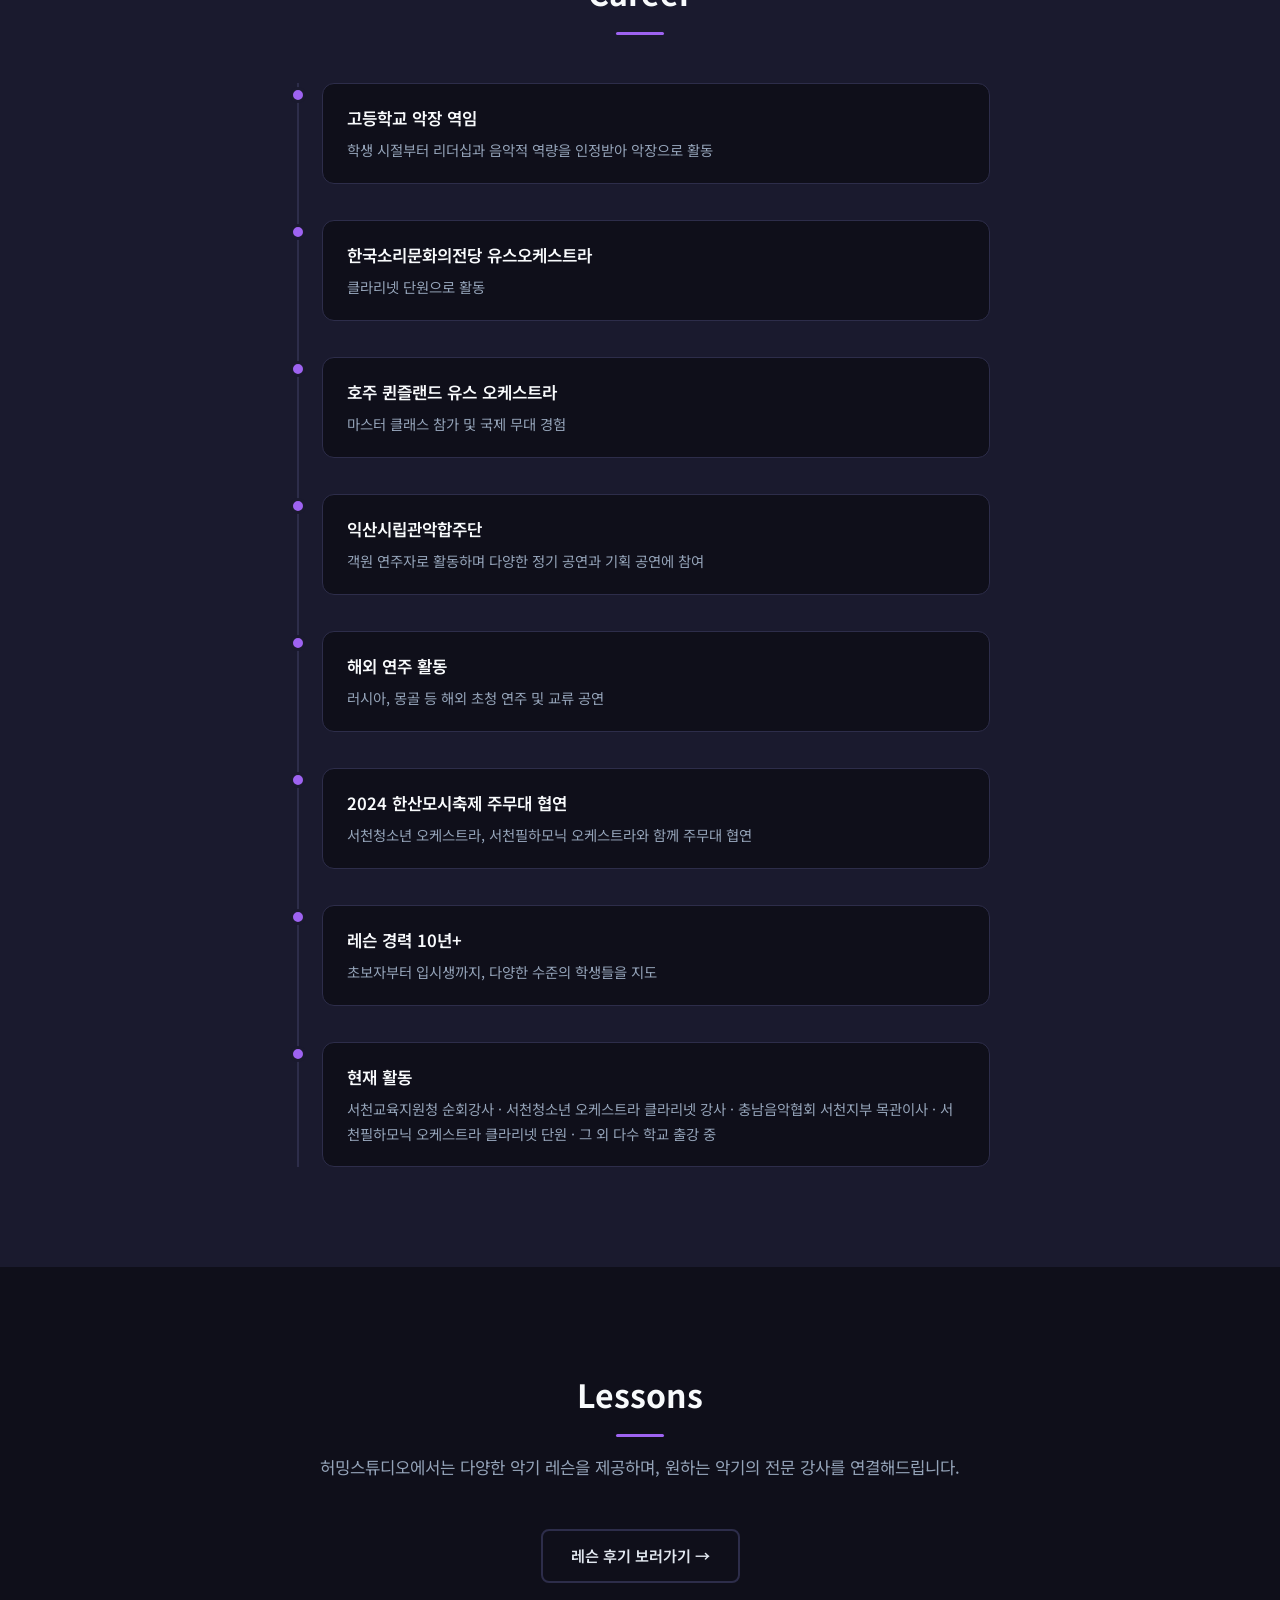
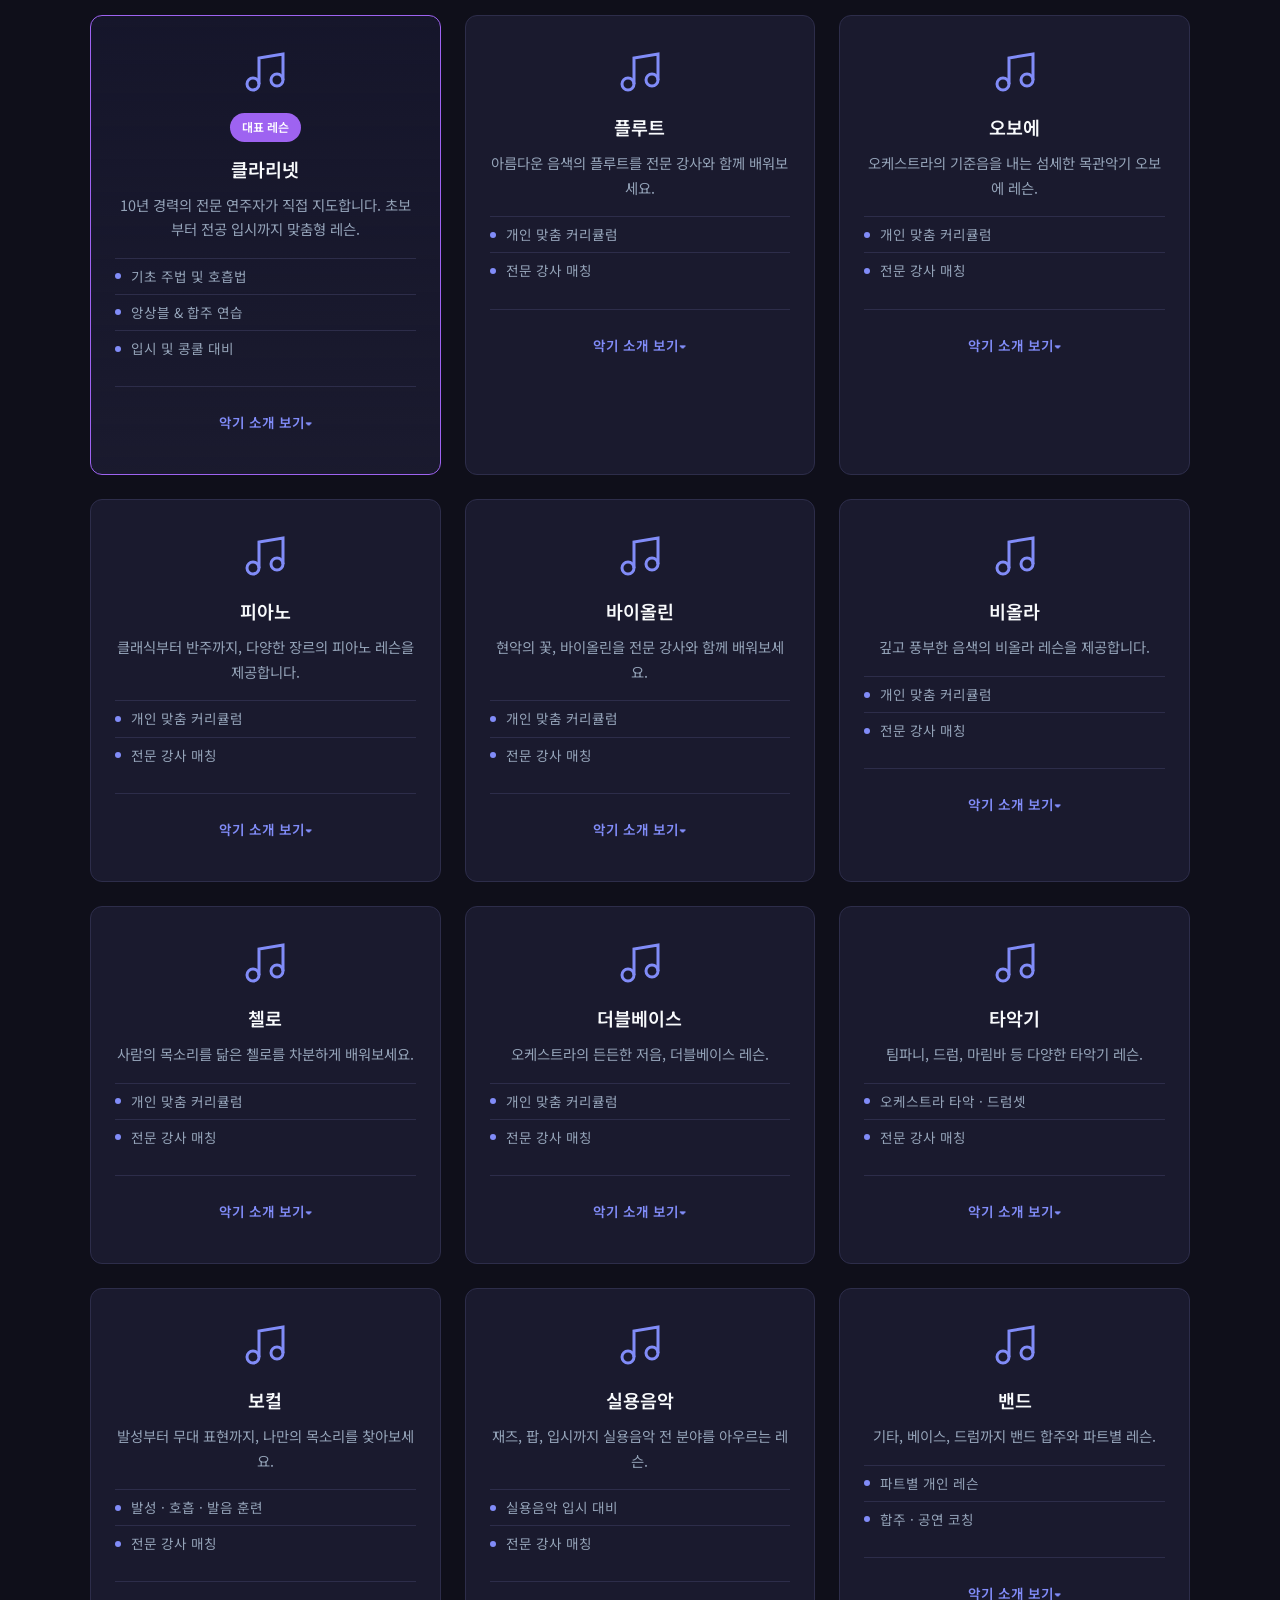
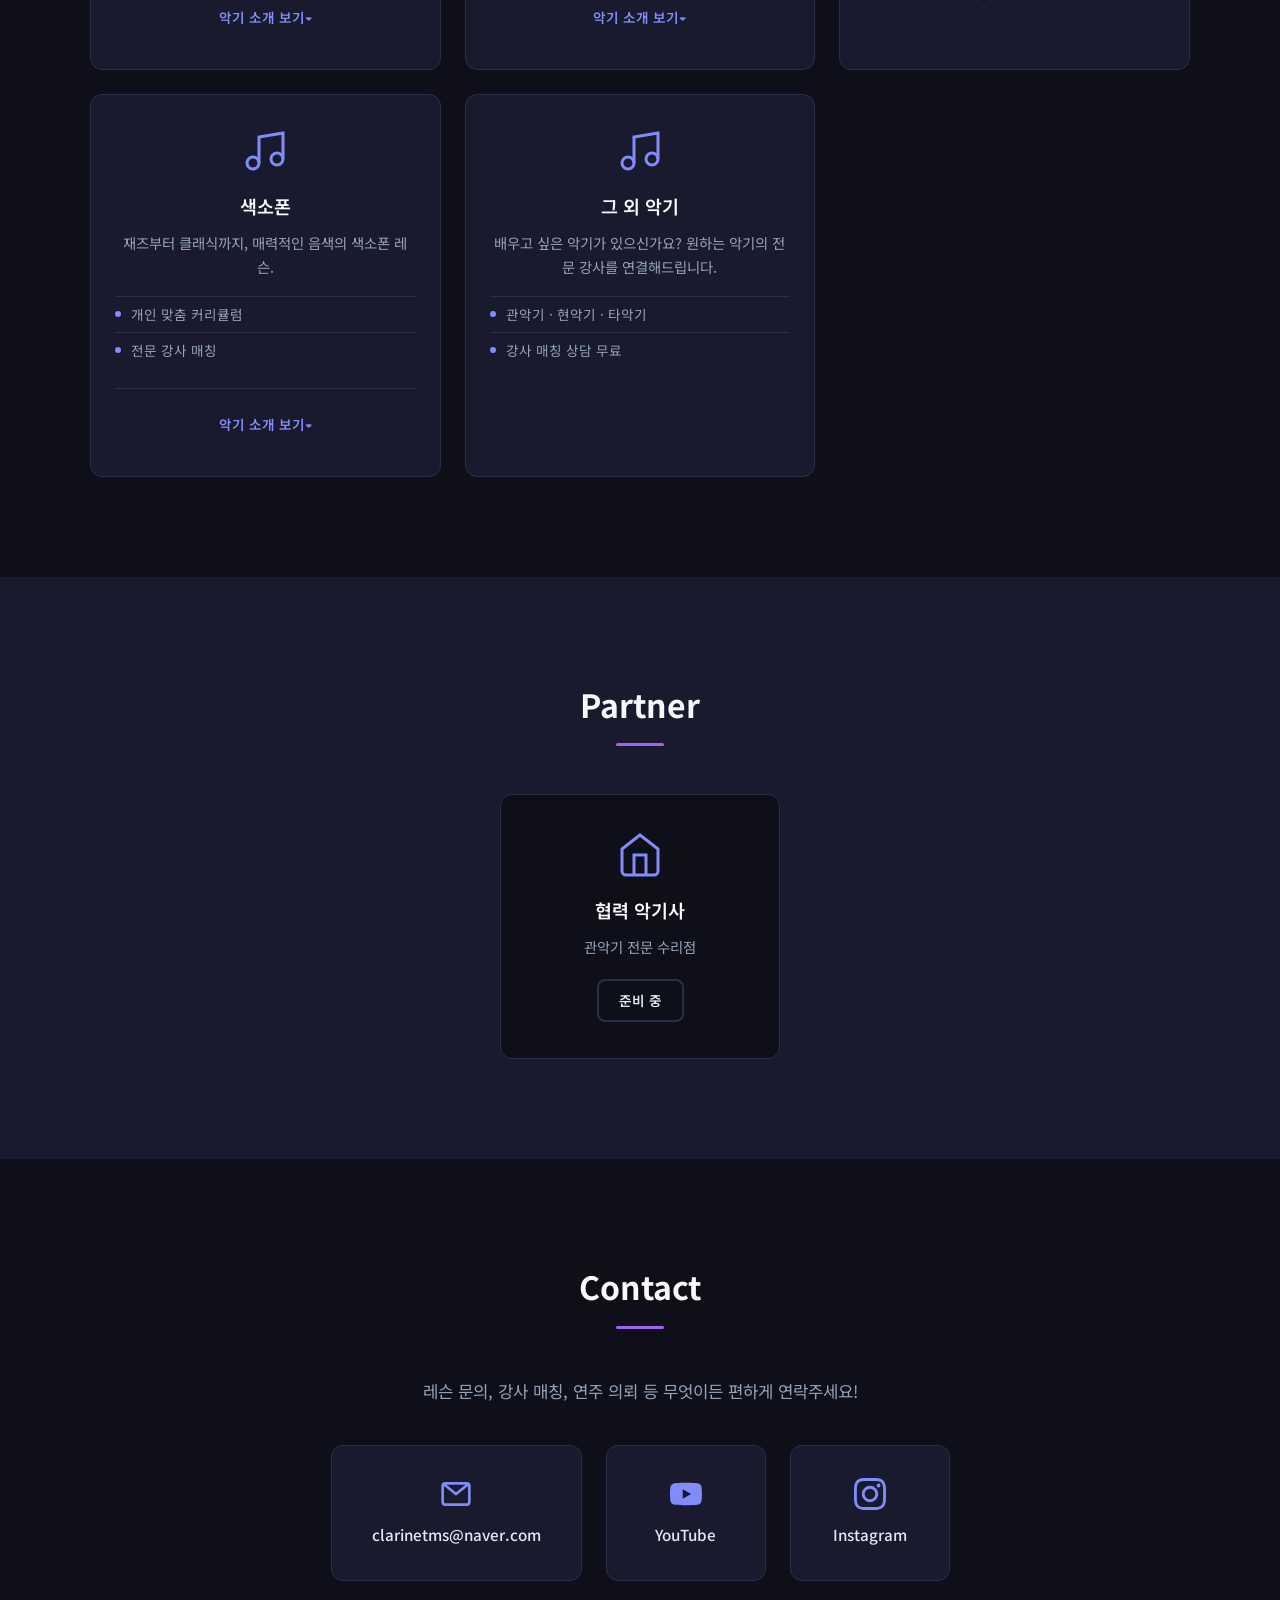
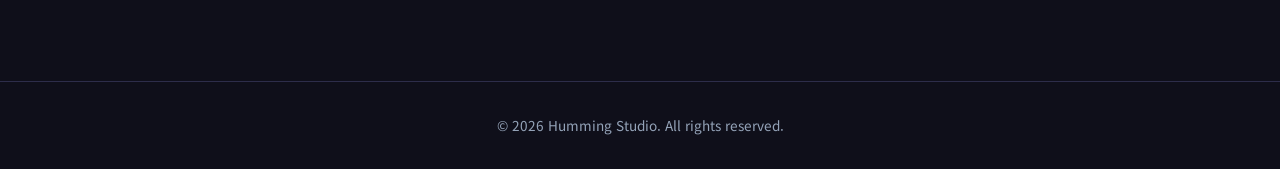
==== commit 898ec0db: "오보에 카드를 플루트 바로 아래로 이동 Co-Authored-By: Claude Opus 4.6 (1M context) <noreply@anthropic.com>" ====
--- a/index.html
+++ b/index.html
@@ -218,6 +218,28 @@
               <circle cx="18" cy="16" r="3"></circle>
             </svg>
           </div>
+          <h3>오보에</h3>
+          <p>오케스트라의 기준음을 내는 섬세한 목관악기 오보에 레슨.</p>
+          <ul class="lesson-details">
+            <li>개인 맞춤 커리큘럼</li>
+            <li>전문 강사 매칭</li>
+          </ul>
+          <details class="lesson-more">
+            <summary>악기 소개 보기</summary>
+            <div class="lesson-intro">
+              <h4>악기 소개</h4>
+              <p>오케스트라의 튜닝 기준음을 내는 섬세한 목관악기입니다. 특유의 애절한 음색과 표현력으로 독주·실내악에서도 사랑받으며, 리드 관리도 중요한 포인트입니다.</p>
+            </div>
+          </details>
+        </div>
+        <div class="lesson-card">
+          <div class="lesson-icon">
+            <svg viewBox="0 0 24 24" fill="none" stroke="currentColor" stroke-width="1.5">
+              <path d="M9 18V5l12-2v13"></path>
+              <circle cx="6" cy="18" r="3"></circle>
+              <circle cx="18" cy="16" r="3"></circle>
+            </svg>
+          </div>
           <h3>피아노</h3>
           <p>클래식부터 반주까지, 다양한 장르의 피아노 레슨을 제공합니다.</p>
           <ul class="lesson-details">
@@ -405,28 +427,6 @@
             <div class="lesson-intro">
               <h4>악기 소개</h4>
               <p>기타·베이스·드럼·키보드·보컬 등 밴드 파트 전 분야의 레슨과 합주 코칭을 제공합니다. 개인 연습은 물론 실제 합주와 공연 경험까지 쌓을 수 있습니다.</p>
-            </div>
-          </details>
-        </div>
-        <div class="lesson-card">
-          <div class="lesson-icon">
-            <svg viewBox="0 0 24 24" fill="none" stroke="currentColor" stroke-width="1.5">
-              <path d="M9 18V5l12-2v13"></path>
-              <circle cx="6" cy="18" r="3"></circle>
-              <circle cx="18" cy="16" r="3"></circle>
-            </svg>
-          </div>
-          <h3>오보에</h3>
-          <p>오케스트라의 기준음을 내는 섬세한 목관악기 오보에 레슨.</p>
-          <ul class="lesson-details">
-            <li>개인 맞춤 커리큘럼</li>
-            <li>전문 강사 매칭</li>
-          </ul>
-          <details class="lesson-more">
-            <summary>악기 소개 보기</summary>
-            <div class="lesson-intro">
-              <h4>악기 소개</h4>
-              <p>오케스트라의 튜닝 기준음을 내는 섬세한 목관악기입니다. 특유의 애절한 음색과 표현력으로 독주·실내악에서도 사랑받으며, 리드 관리도 중요한 포인트입니다.</p>
             </div>
           </details>
         </div>
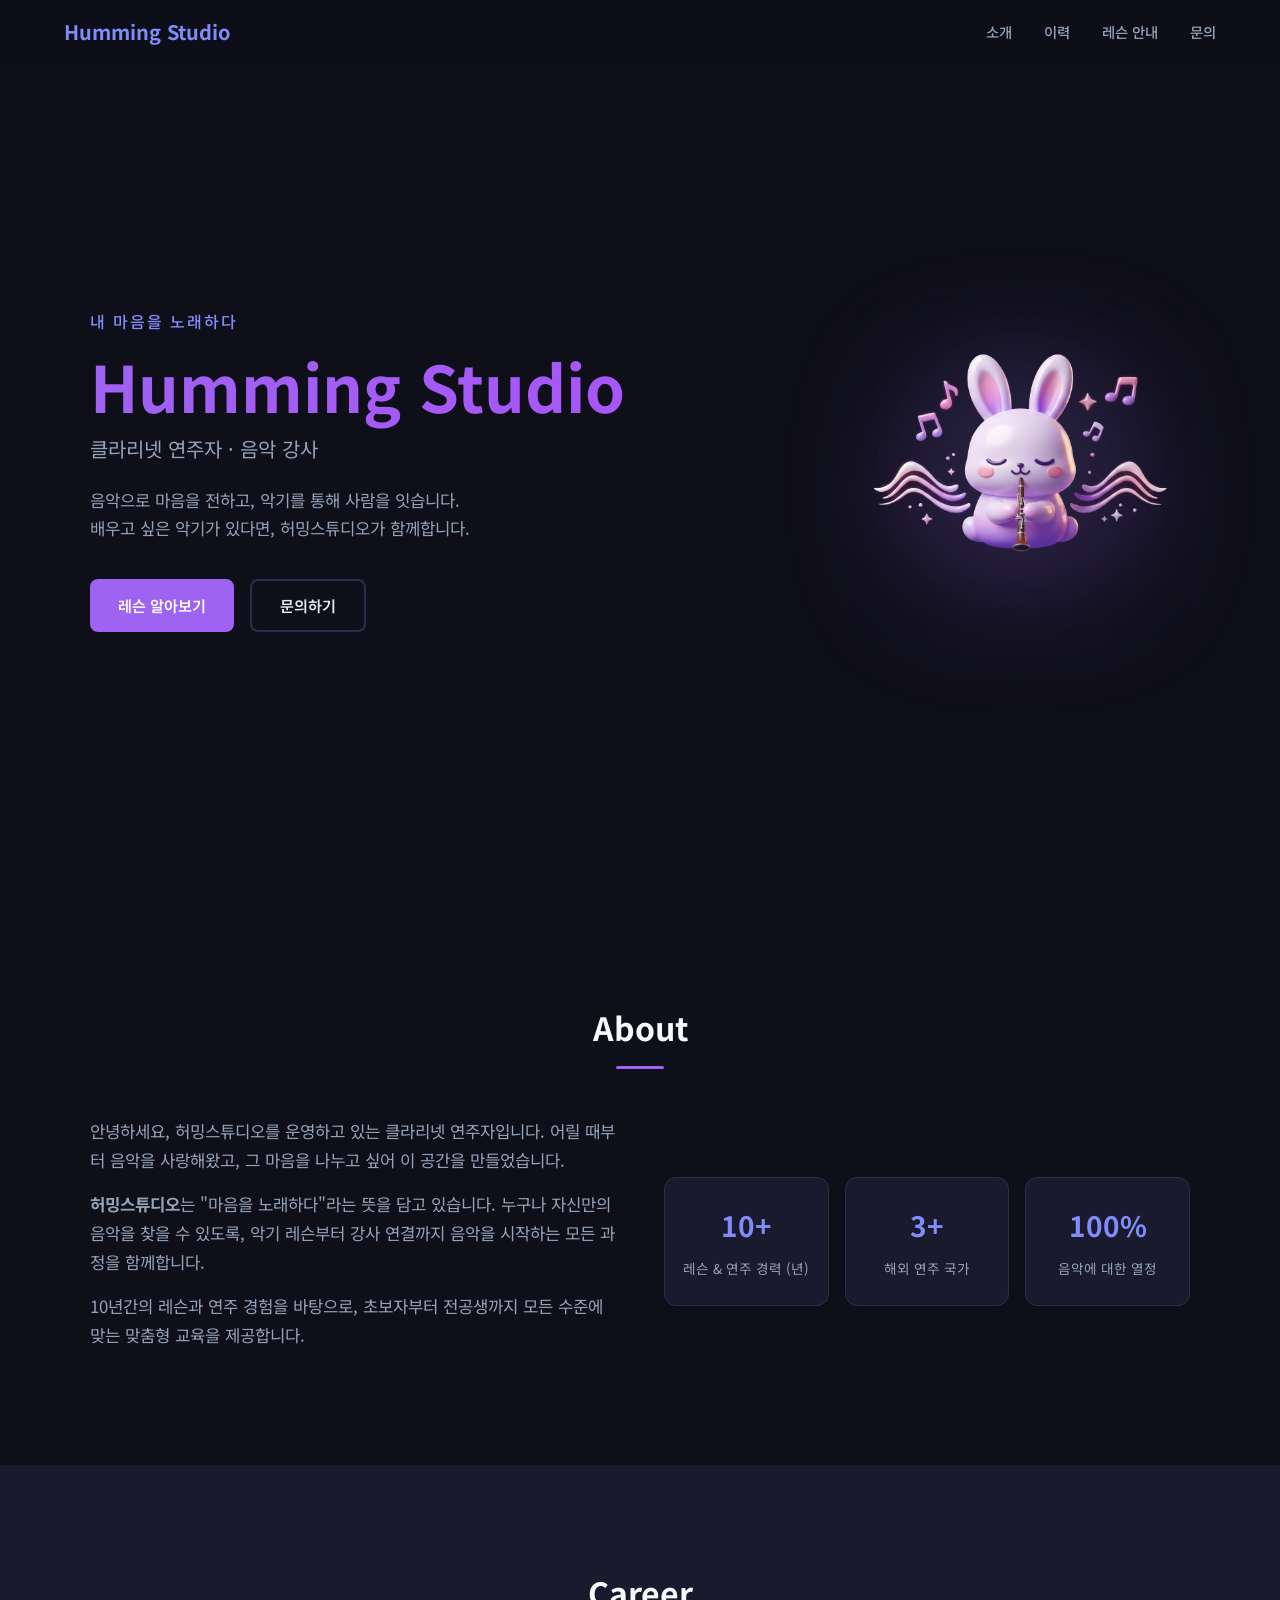
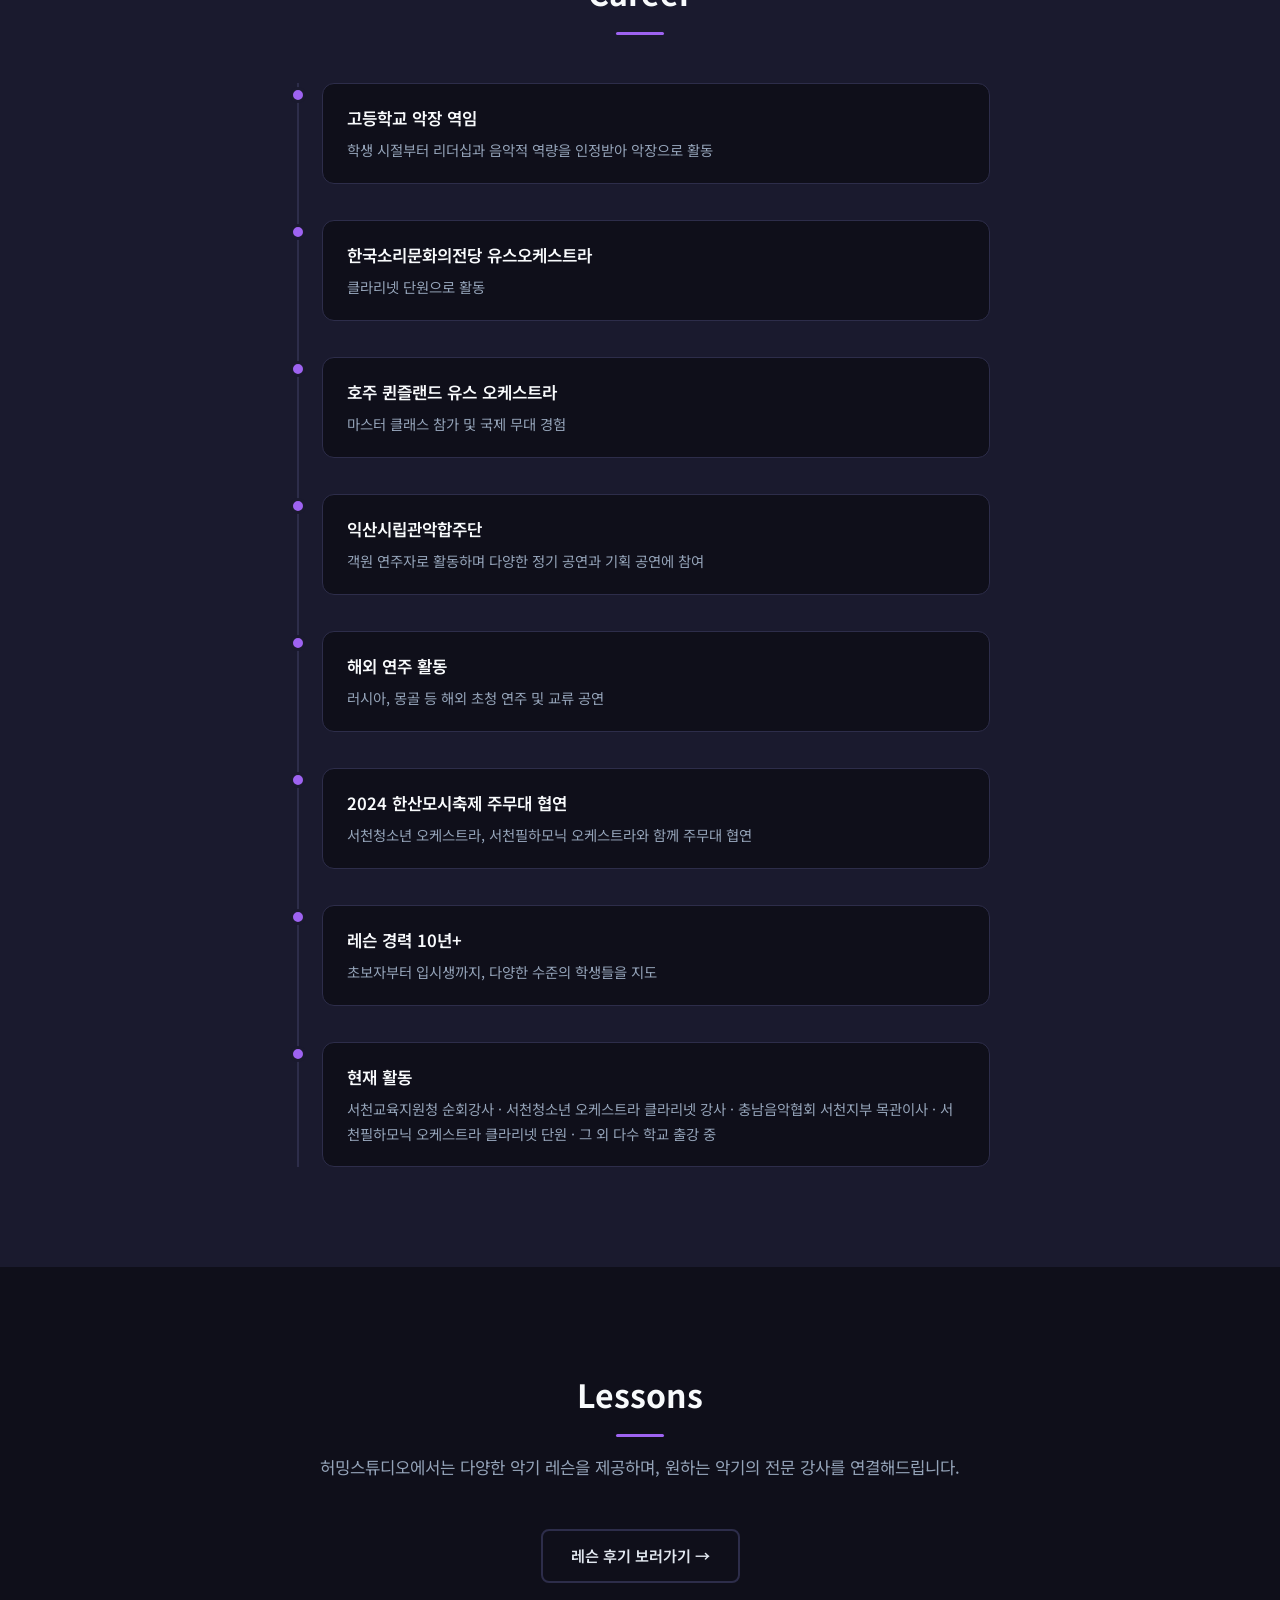
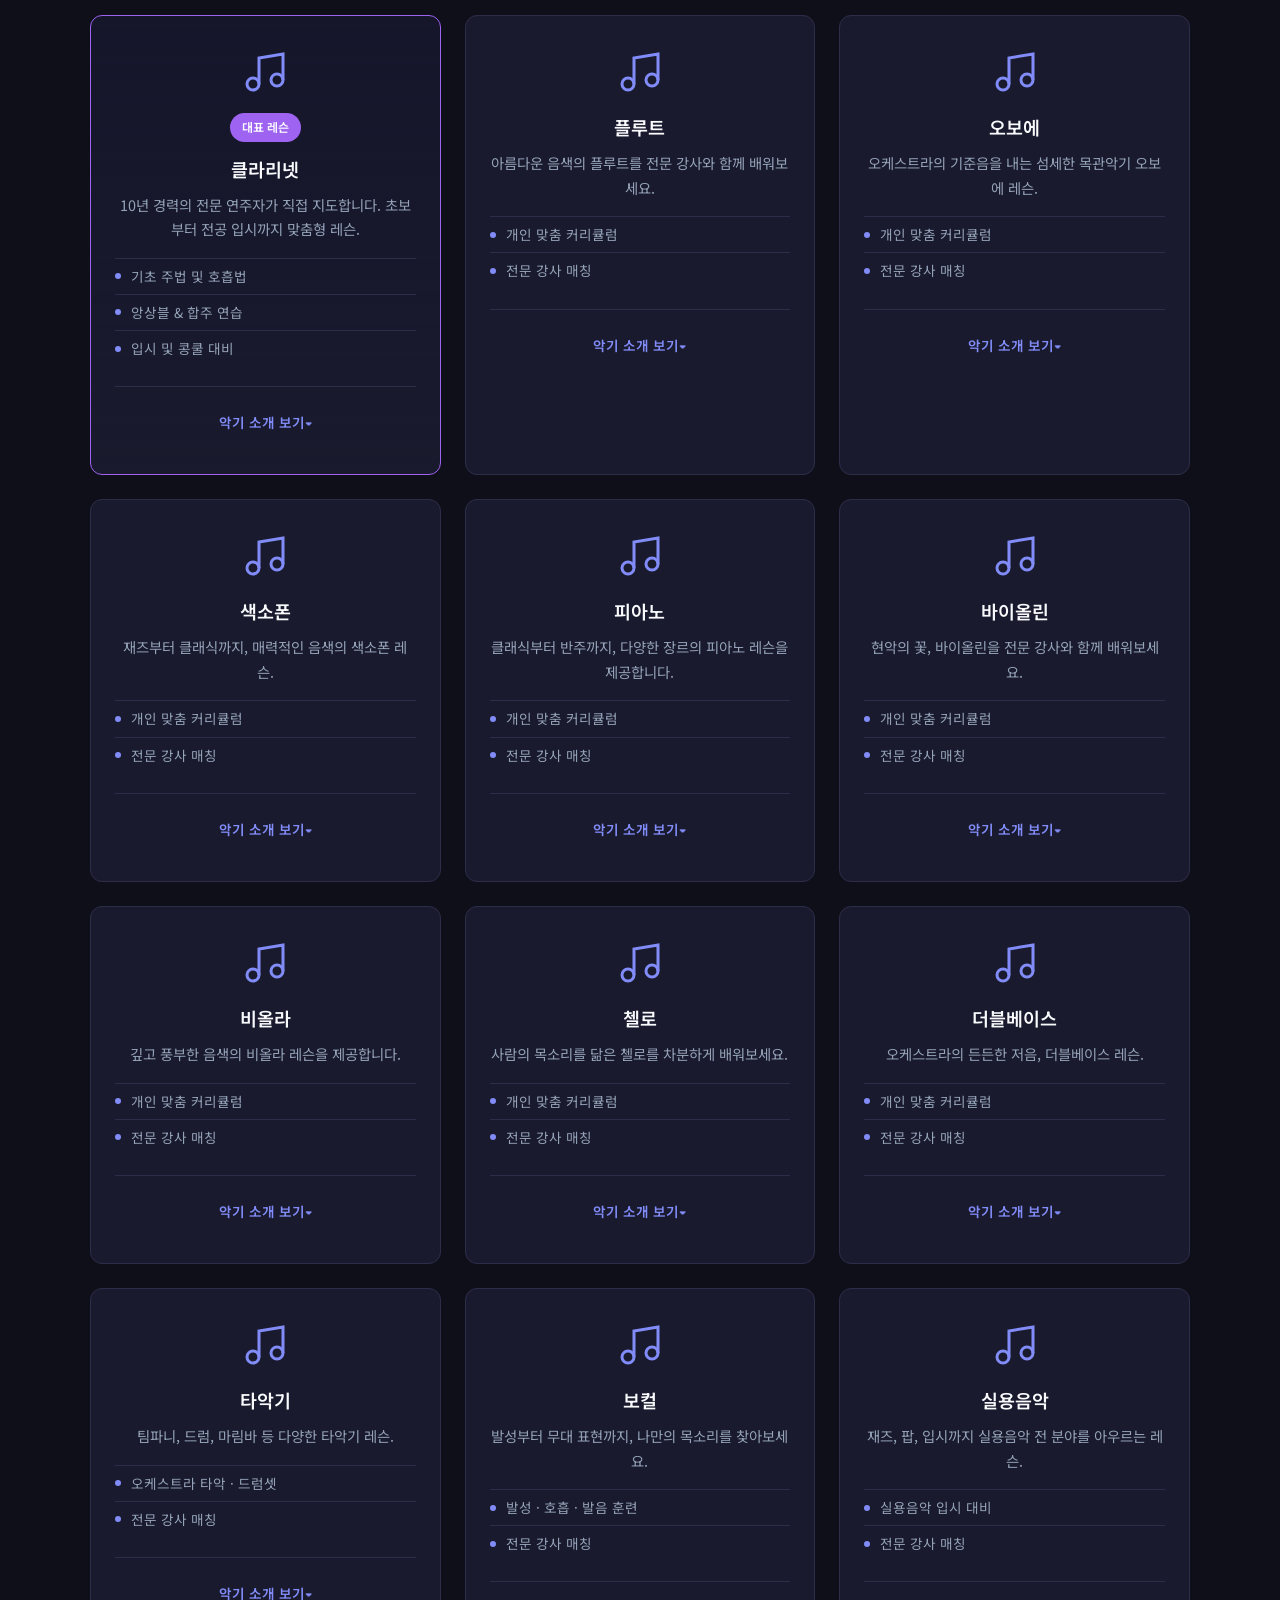
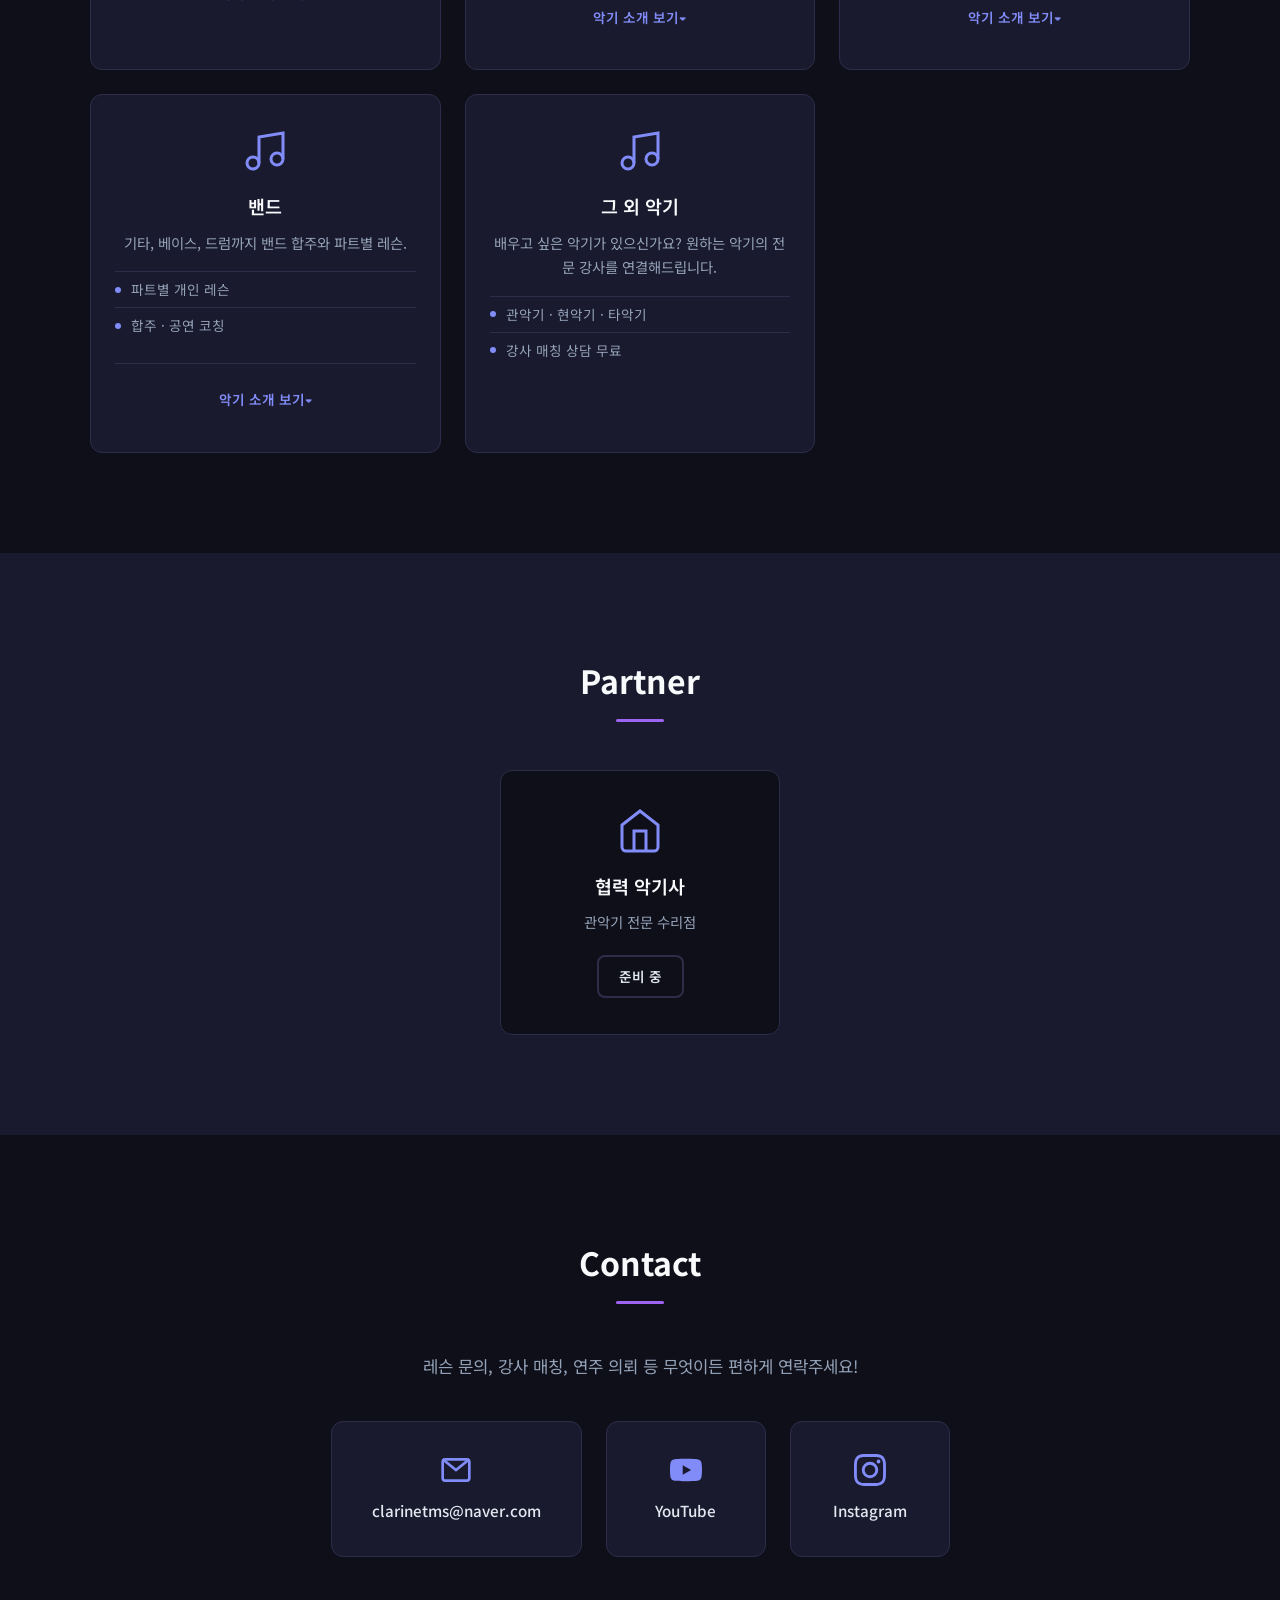
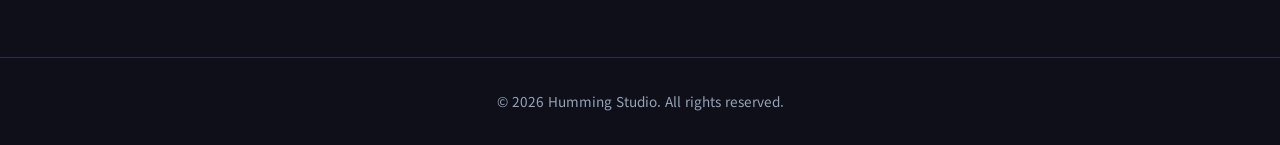
==== commit 9cc1225a: "색소폰 카드를 피아노 위로 이동 Co-Authored-By: Claude Opus 4.6 (1M context) <noreply@anthropic.com>" ====
--- a/index.html
+++ b/index.html
@@ -240,6 +240,28 @@
               <circle cx="18" cy="16" r="3"></circle>
             </svg>
           </div>
+          <h3>색소폰</h3>
+          <p>재즈부터 클래식까지, 매력적인 음색의 색소폰 레슨.</p>
+          <ul class="lesson-details">
+            <li>개인 맞춤 커리큘럼</li>
+            <li>전문 강사 매칭</li>
+          </ul>
+          <details class="lesson-more">
+            <summary>악기 소개 보기</summary>
+            <div class="lesson-intro">
+              <h4>악기 소개</h4>
+              <p>재즈의 상징으로 잘 알려진 금관-목관 혼합형 악기입니다. 풍부한 음색과 넓은 표현력을 가지며, 비교적 배우기 쉬워 성인 취미 레슨으로도 인기가 많습니다.</p>
+            </div>
+          </details>
+        </div>
+        <div class="lesson-card">
+          <div class="lesson-icon">
+            <svg viewBox="0 0 24 24" fill="none" stroke="currentColor" stroke-width="1.5">
+              <path d="M9 18V5l12-2v13"></path>
+              <circle cx="6" cy="18" r="3"></circle>
+              <circle cx="18" cy="16" r="3"></circle>
+            </svg>
+          </div>
           <h3>피아노</h3>
           <p>클래식부터 반주까지, 다양한 장르의 피아노 레슨을 제공합니다.</p>
           <ul class="lesson-details">
@@ -427,28 +449,6 @@
             <div class="lesson-intro">
               <h4>악기 소개</h4>
               <p>기타·베이스·드럼·키보드·보컬 등 밴드 파트 전 분야의 레슨과 합주 코칭을 제공합니다. 개인 연습은 물론 실제 합주와 공연 경험까지 쌓을 수 있습니다.</p>
-            </div>
-          </details>
-        </div>
-        <div class="lesson-card">
-          <div class="lesson-icon">
-            <svg viewBox="0 0 24 24" fill="none" stroke="currentColor" stroke-width="1.5">
-              <path d="M9 18V5l12-2v13"></path>
-              <circle cx="6" cy="18" r="3"></circle>
-              <circle cx="18" cy="16" r="3"></circle>
-            </svg>
-          </div>
-          <h3>색소폰</h3>
-          <p>재즈부터 클래식까지, 매력적인 음색의 색소폰 레슨.</p>
-          <ul class="lesson-details">
-            <li>개인 맞춤 커리큘럼</li>
-            <li>전문 강사 매칭</li>
-          </ul>
-          <details class="lesson-more">
-            <summary>악기 소개 보기</summary>
-            <div class="lesson-intro">
-              <h4>악기 소개</h4>
-              <p>재즈의 상징으로 잘 알려진 금관-목관 혼합형 악기입니다. 풍부한 음색과 넓은 표현력을 가지며, 비교적 배우기 쉬워 성인 취미 레슨으로도 인기가 많습니다.</p>
             </div>
           </details>
         </div>
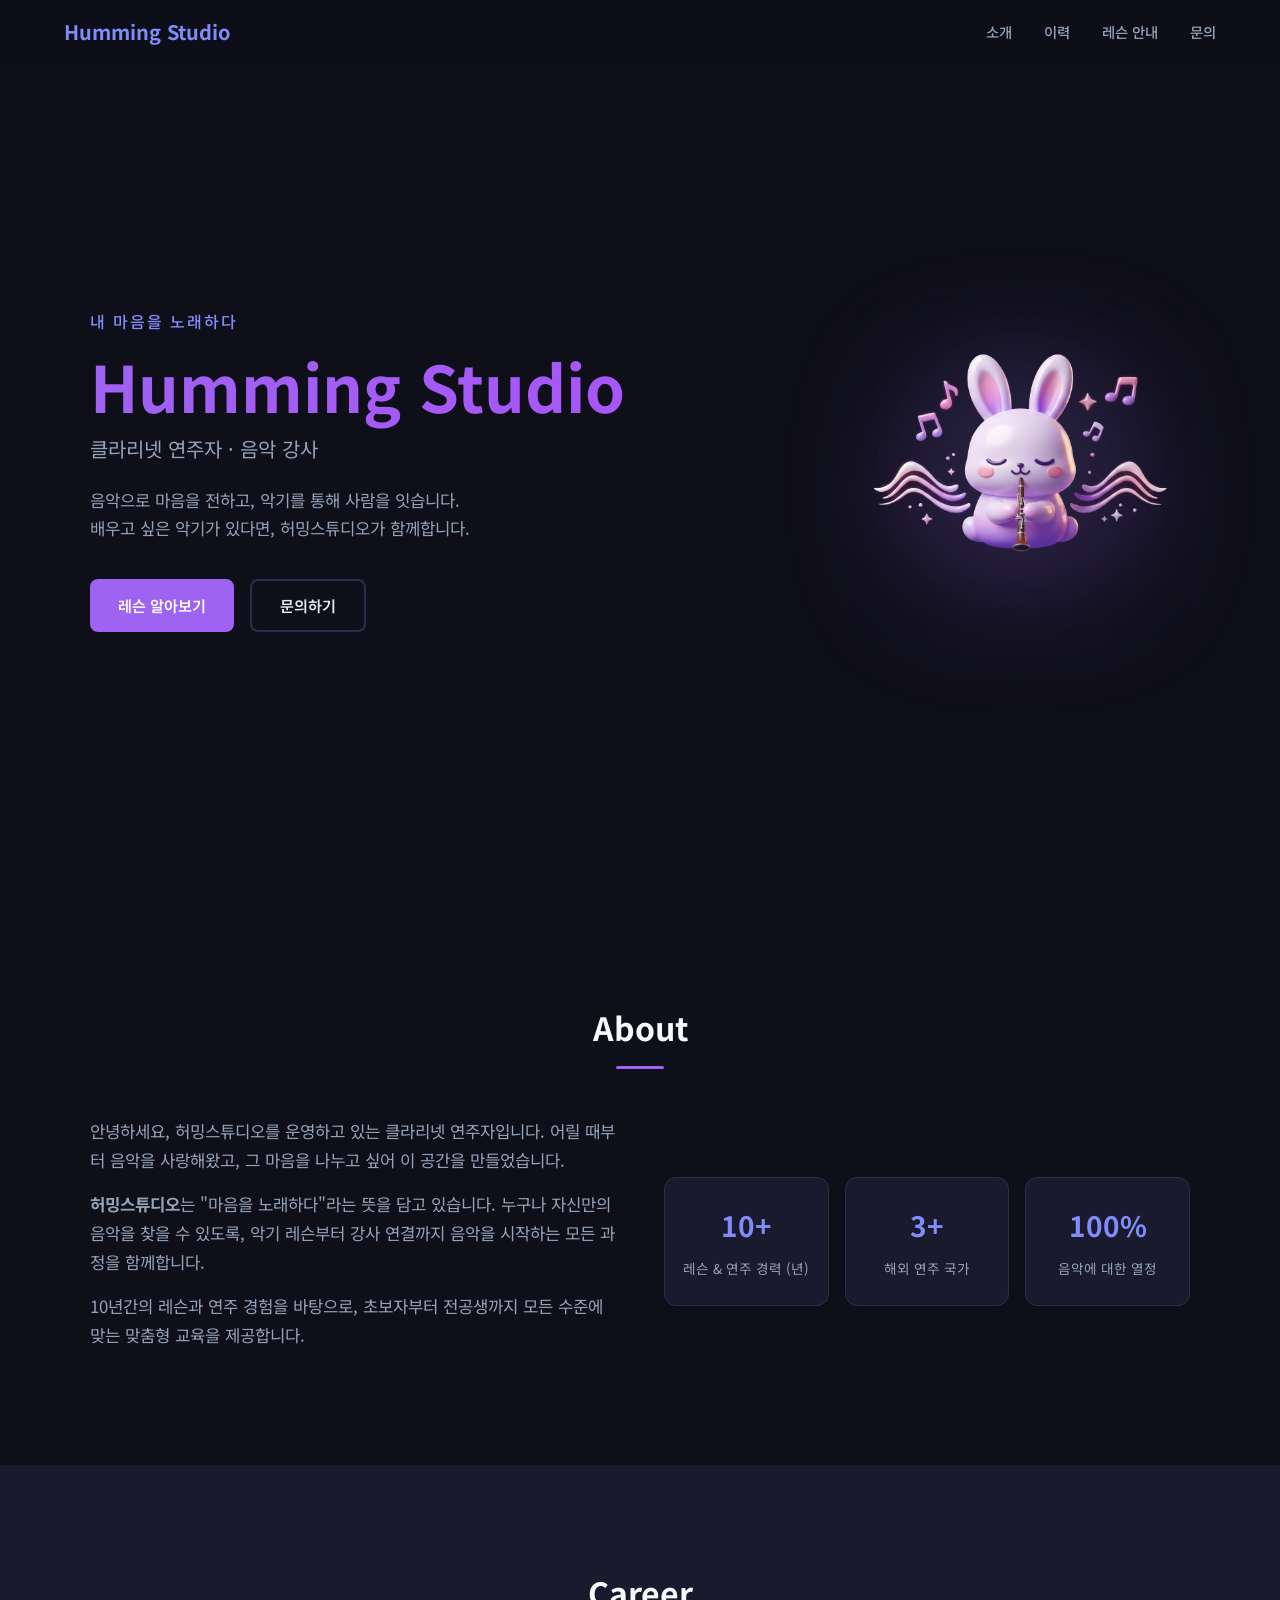
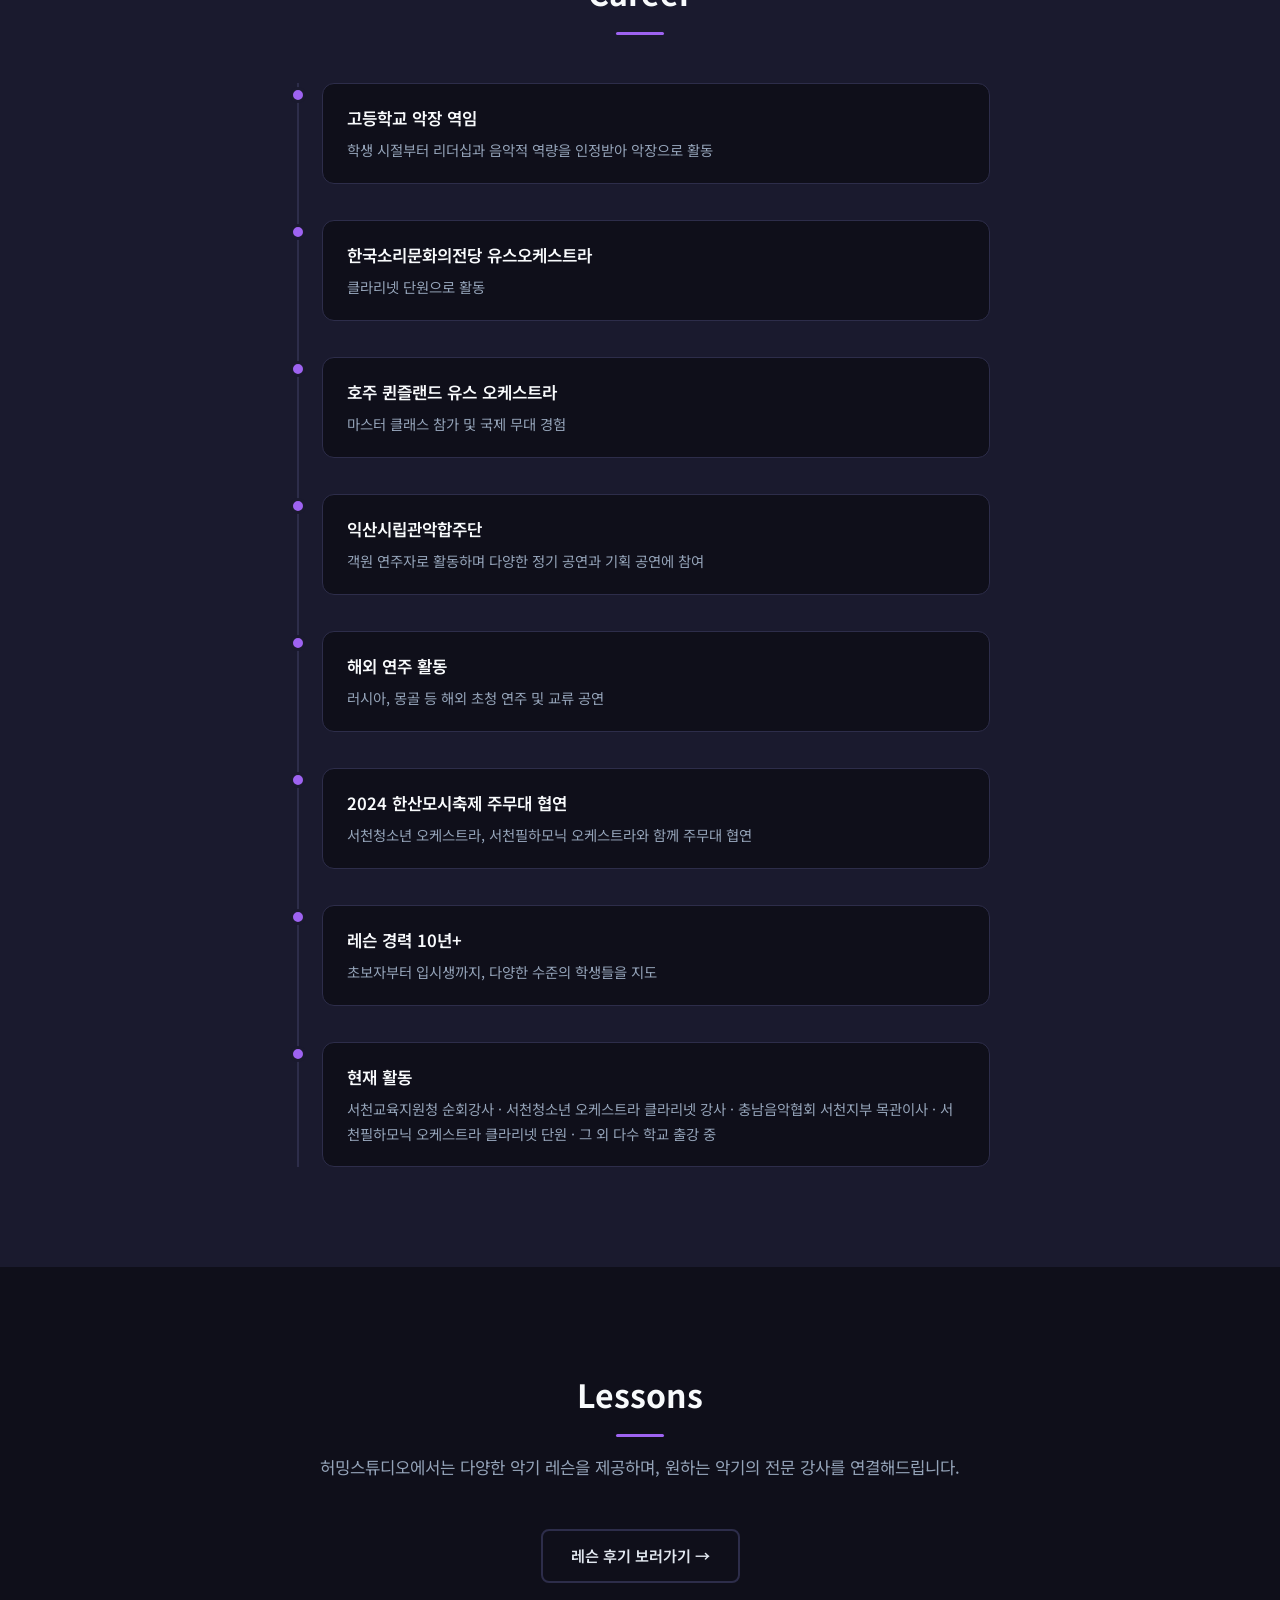
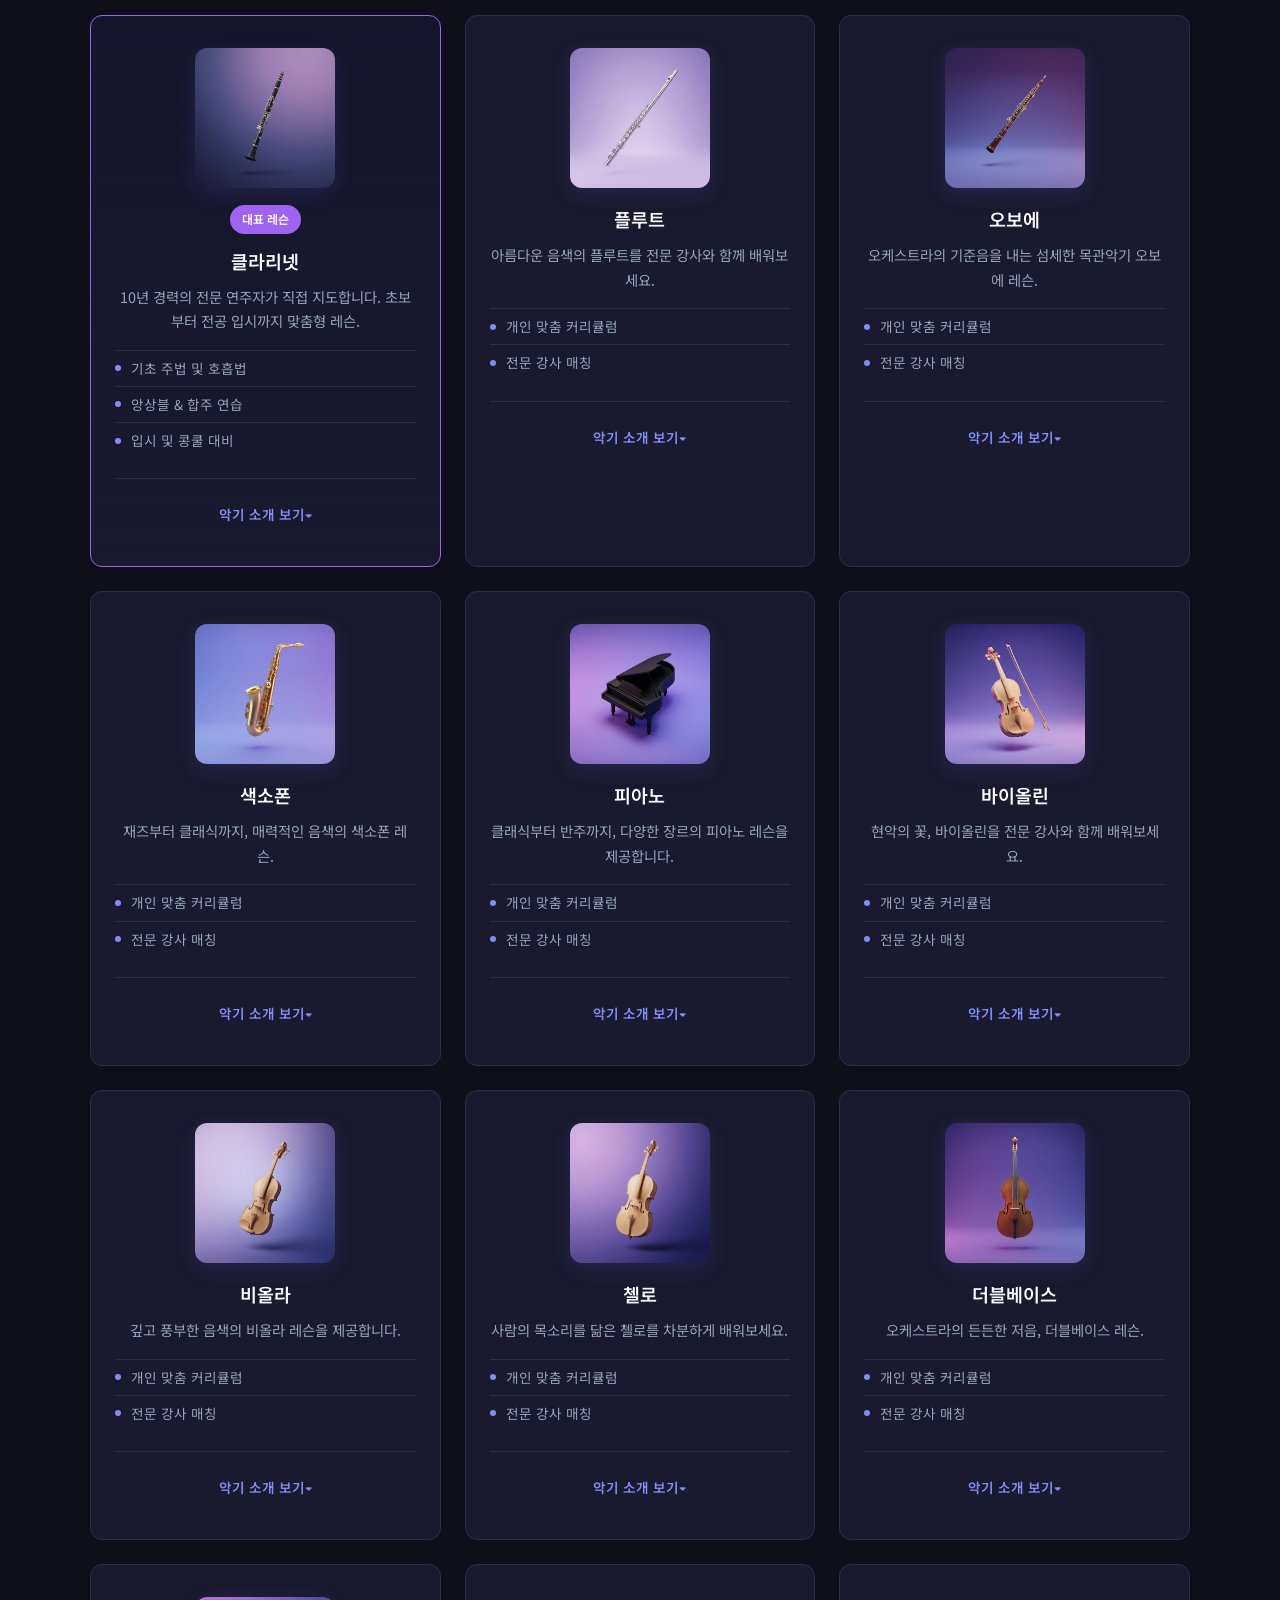
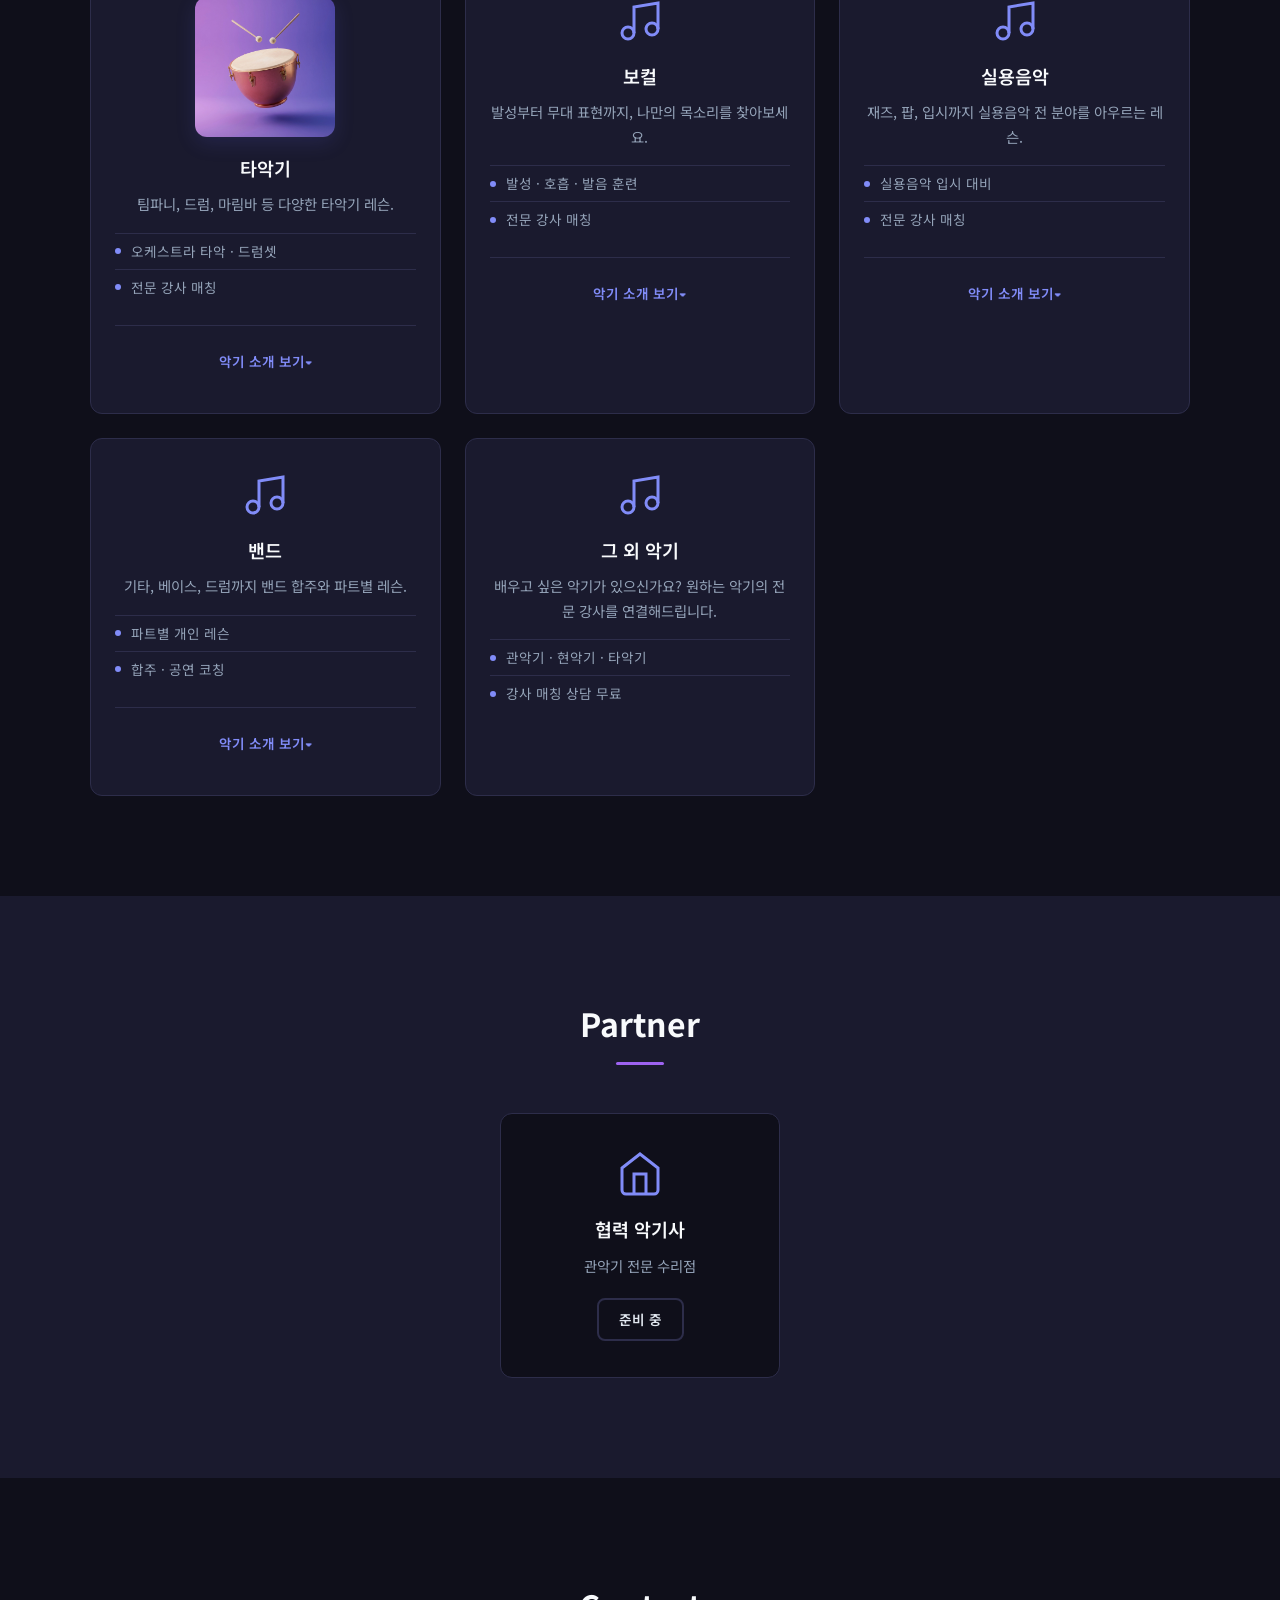
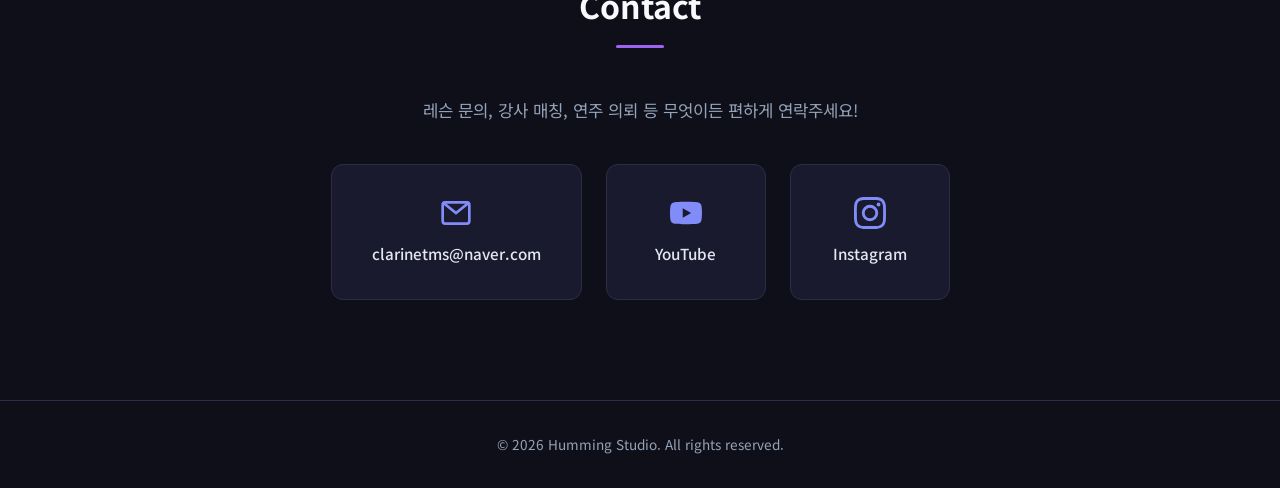
==== commit 20903e0f: "레슨 카드 아이콘을 악기별 AI 생성 이미지로 교체 Gemini로 생성한 10개 악기 이미지 (클라리넷, 플루트, 오보에, 색소폰, 피아노, 바이올린, 비올라, 첼로, 더블베이스," ====
--- a/index.html
+++ b/index.html
@@ -165,12 +165,8 @@
       </div>
       <div class="lessons-grid">
         <div class="lesson-card featured">
-          <div class="lesson-icon">
-            <svg viewBox="0 0 24 24" fill="none" stroke="currentColor" stroke-width="1.5">
-              <path d="M9 18V5l12-2v13"></path>
-              <circle cx="6" cy="18" r="3"></circle>
-              <circle cx="18" cy="16" r="3"></circle>
-            </svg>
+          <div class="lesson-icon lesson-icon-img">
+            <img src="images/lessons/clarinet.jpg" alt="클라리넷" loading="lazy">
           </div>
           <span class="lesson-badge">대표 레슨</span>
           <h3>클라리넷</h3>
@@ -189,12 +185,8 @@
           </details>
         </div>
         <div class="lesson-card">
-          <div class="lesson-icon">
-            <svg viewBox="0 0 24 24" fill="none" stroke="currentColor" stroke-width="1.5">
-              <path d="M9 18V5l12-2v13"></path>
-              <circle cx="6" cy="18" r="3"></circle>
-              <circle cx="18" cy="16" r="3"></circle>
-            </svg>
+          <div class="lesson-icon lesson-icon-img">
+            <img src="images/lessons/flute.jpg" alt="플루트" loading="lazy">
           </div>
           <h3>플루트</h3>
           <p>아름다운 음색의 플루트를 전문 강사와 함께 배워보세요.</p>
@@ -211,12 +203,8 @@
           </details>
         </div>
         <div class="lesson-card">
-          <div class="lesson-icon">
-            <svg viewBox="0 0 24 24" fill="none" stroke="currentColor" stroke-width="1.5">
-              <path d="M9 18V5l12-2v13"></path>
-              <circle cx="6" cy="18" r="3"></circle>
-              <circle cx="18" cy="16" r="3"></circle>
-            </svg>
+          <div class="lesson-icon lesson-icon-img">
+            <img src="images/lessons/oboe.jpg" alt="오보에" loading="lazy">
           </div>
           <h3>오보에</h3>
           <p>오케스트라의 기준음을 내는 섬세한 목관악기 오보에 레슨.</p>
@@ -233,12 +221,8 @@
           </details>
         </div>
         <div class="lesson-card">
-          <div class="lesson-icon">
-            <svg viewBox="0 0 24 24" fill="none" stroke="currentColor" stroke-width="1.5">
-              <path d="M9 18V5l12-2v13"></path>
-              <circle cx="6" cy="18" r="3"></circle>
-              <circle cx="18" cy="16" r="3"></circle>
-            </svg>
+          <div class="lesson-icon lesson-icon-img">
+            <img src="images/lessons/saxophone.jpg" alt="색소폰" loading="lazy">
           </div>
           <h3>색소폰</h3>
           <p>재즈부터 클래식까지, 매력적인 음색의 색소폰 레슨.</p>
@@ -255,12 +239,8 @@
           </details>
         </div>
         <div class="lesson-card">
-          <div class="lesson-icon">
-            <svg viewBox="0 0 24 24" fill="none" stroke="currentColor" stroke-width="1.5">
-              <path d="M9 18V5l12-2v13"></path>
-              <circle cx="6" cy="18" r="3"></circle>
-              <circle cx="18" cy="16" r="3"></circle>
-            </svg>
+          <div class="lesson-icon lesson-icon-img">
+            <img src="images/lessons/piano.jpg" alt="피아노" loading="lazy">
           </div>
           <h3>피아노</h3>
           <p>클래식부터 반주까지, 다양한 장르의 피아노 레슨을 제공합니다.</p>
@@ -277,12 +257,8 @@
           </details>
         </div>
         <div class="lesson-card">
-          <div class="lesson-icon">
-            <svg viewBox="0 0 24 24" fill="none" stroke="currentColor" stroke-width="1.5">
-              <path d="M9 18V5l12-2v13"></path>
-              <circle cx="6" cy="18" r="3"></circle>
-              <circle cx="18" cy="16" r="3"></circle>
-            </svg>
+          <div class="lesson-icon lesson-icon-img">
+            <img src="images/lessons/violin.jpg" alt="바이올린" loading="lazy">
           </div>
           <h3>바이올린</h3>
           <p>현악의 꽃, 바이올린을 전문 강사와 함께 배워보세요.</p>
@@ -299,12 +275,8 @@
           </details>
         </div>
         <div class="lesson-card">
-          <div class="lesson-icon">
-            <svg viewBox="0 0 24 24" fill="none" stroke="currentColor" stroke-width="1.5">
-              <path d="M9 18V5l12-2v13"></path>
-              <circle cx="6" cy="18" r="3"></circle>
-              <circle cx="18" cy="16" r="3"></circle>
-            </svg>
+          <div class="lesson-icon lesson-icon-img">
+            <img src="images/lessons/viola.jpg" alt="비올라" loading="lazy">
           </div>
           <h3>비올라</h3>
           <p>깊고 풍부한 음색의 비올라 레슨을 제공합니다.</p>
@@ -321,12 +293,8 @@
           </details>
         </div>
         <div class="lesson-card">
-          <div class="lesson-icon">
-            <svg viewBox="0 0 24 24" fill="none" stroke="currentColor" stroke-width="1.5">
-              <path d="M9 18V5l12-2v13"></path>
-              <circle cx="6" cy="18" r="3"></circle>
-              <circle cx="18" cy="16" r="3"></circle>
-            </svg>
+          <div class="lesson-icon lesson-icon-img">
+            <img src="images/lessons/cello.jpg" alt="첼로" loading="lazy">
           </div>
           <h3>첼로</h3>
           <p>사람의 목소리를 닮은 첼로를 차분하게 배워보세요.</p>
@@ -343,12 +311,8 @@
           </details>
         </div>
         <div class="lesson-card">
-          <div class="lesson-icon">
-            <svg viewBox="0 0 24 24" fill="none" stroke="currentColor" stroke-width="1.5">
-              <path d="M9 18V5l12-2v13"></path>
-              <circle cx="6" cy="18" r="3"></circle>
-              <circle cx="18" cy="16" r="3"></circle>
-            </svg>
+          <div class="lesson-icon lesson-icon-img">
+            <img src="images/lessons/doublebass.jpg" alt="더블베이스" loading="lazy">
           </div>
           <h3>더블베이스</h3>
           <p>오케스트라의 든든한 저음, 더블베이스 레슨.</p>
@@ -365,12 +329,8 @@
           </details>
         </div>
         <div class="lesson-card">
-          <div class="lesson-icon">
-            <svg viewBox="0 0 24 24" fill="none" stroke="currentColor" stroke-width="1.5">
-              <path d="M9 18V5l12-2v13"></path>
-              <circle cx="6" cy="18" r="3"></circle>
-              <circle cx="18" cy="16" r="3"></circle>
-            </svg>
+          <div class="lesson-icon lesson-icon-img">
+            <img src="images/lessons/percussion.jpg" alt="타악기" loading="lazy">
           </div>
           <h3>타악기</h3>
           <p>팀파니, 드럼, 마림바 등 다양한 타악기 레슨.</p>
--- a/style.css
+++ b/style.css
@@ -452,6 +452,21 @@
 .lesson-icon svg {
   width: 100%;
   height: 100%;
+}
+
+.lesson-icon-img {
+  width: 140px;
+  height: 140px;
+  border-radius: 12px;
+  overflow: hidden;
+  box-shadow: 0 6px 20px rgba(99, 102, 241, 0.15);
+}
+
+.lesson-icon-img img {
+  width: 100%;
+  height: 100%;
+  object-fit: cover;
+  display: block;
 }
 
 .lesson-card h3 {
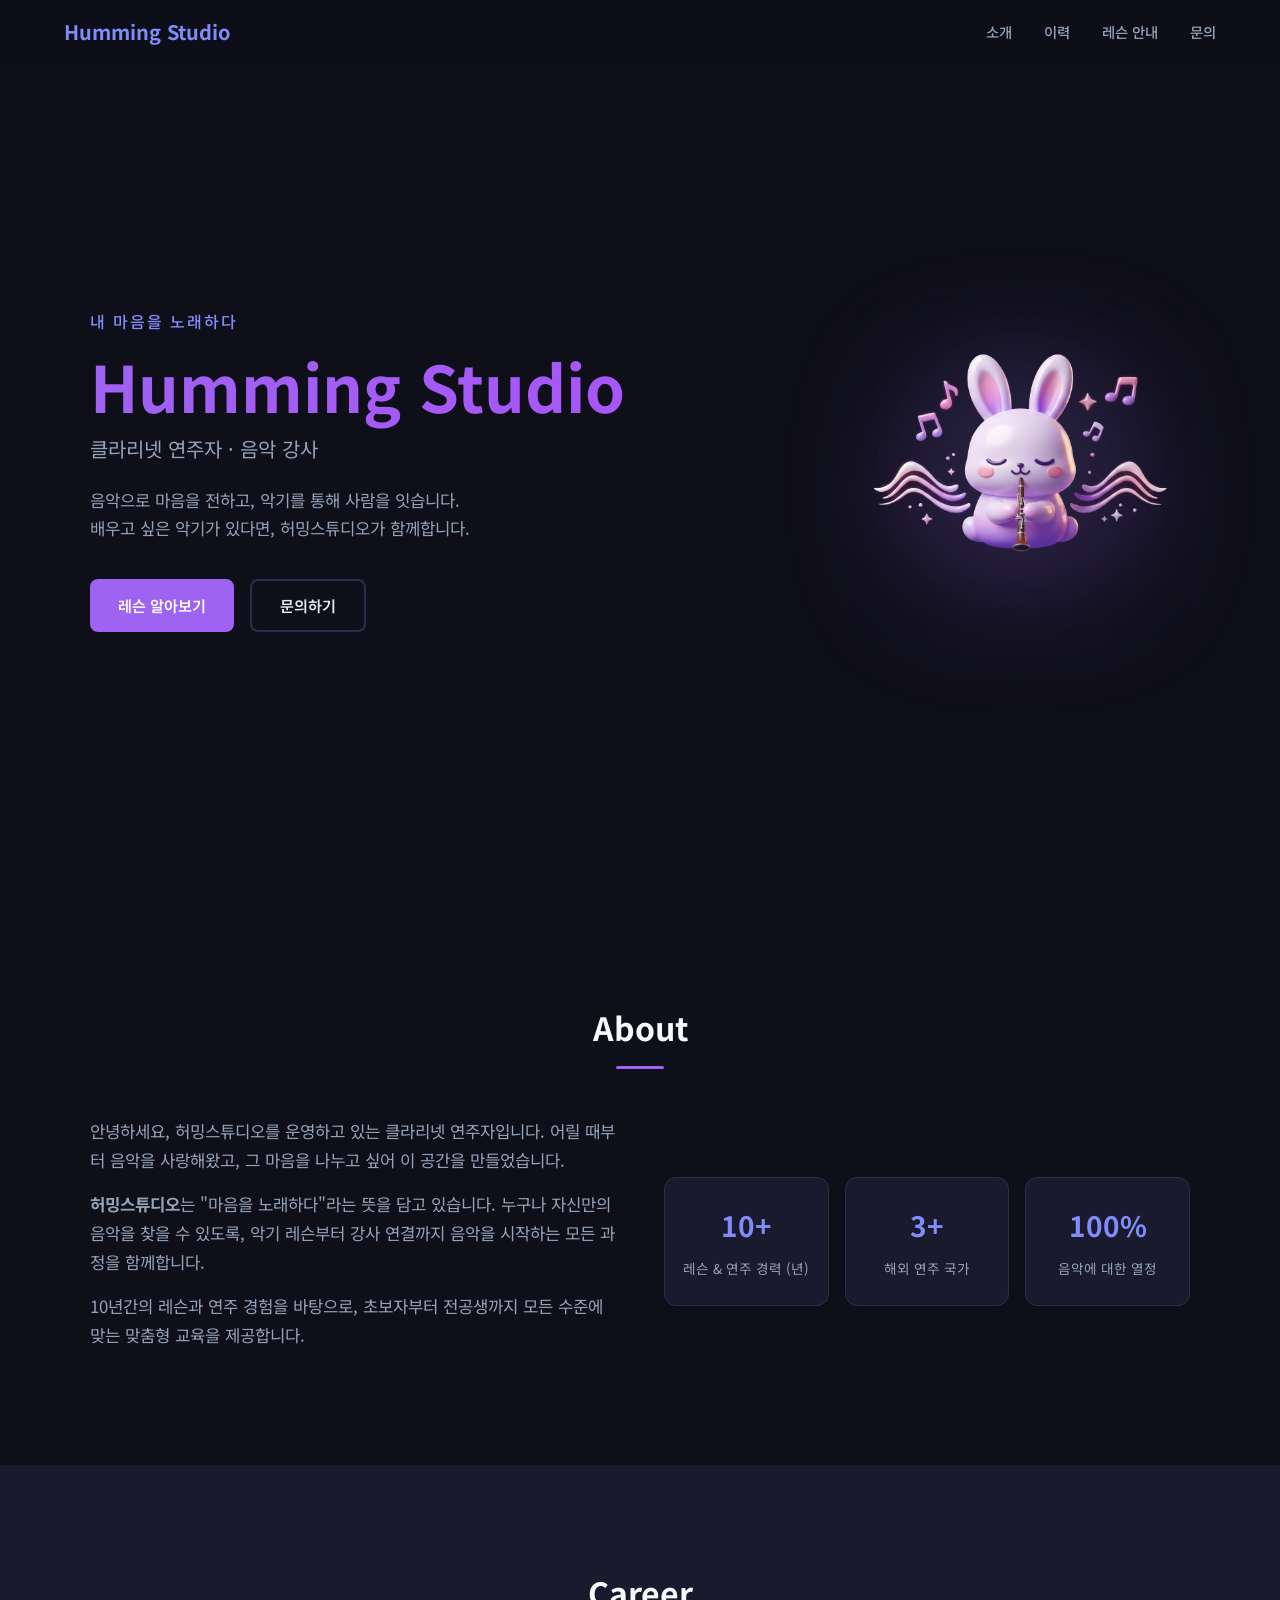
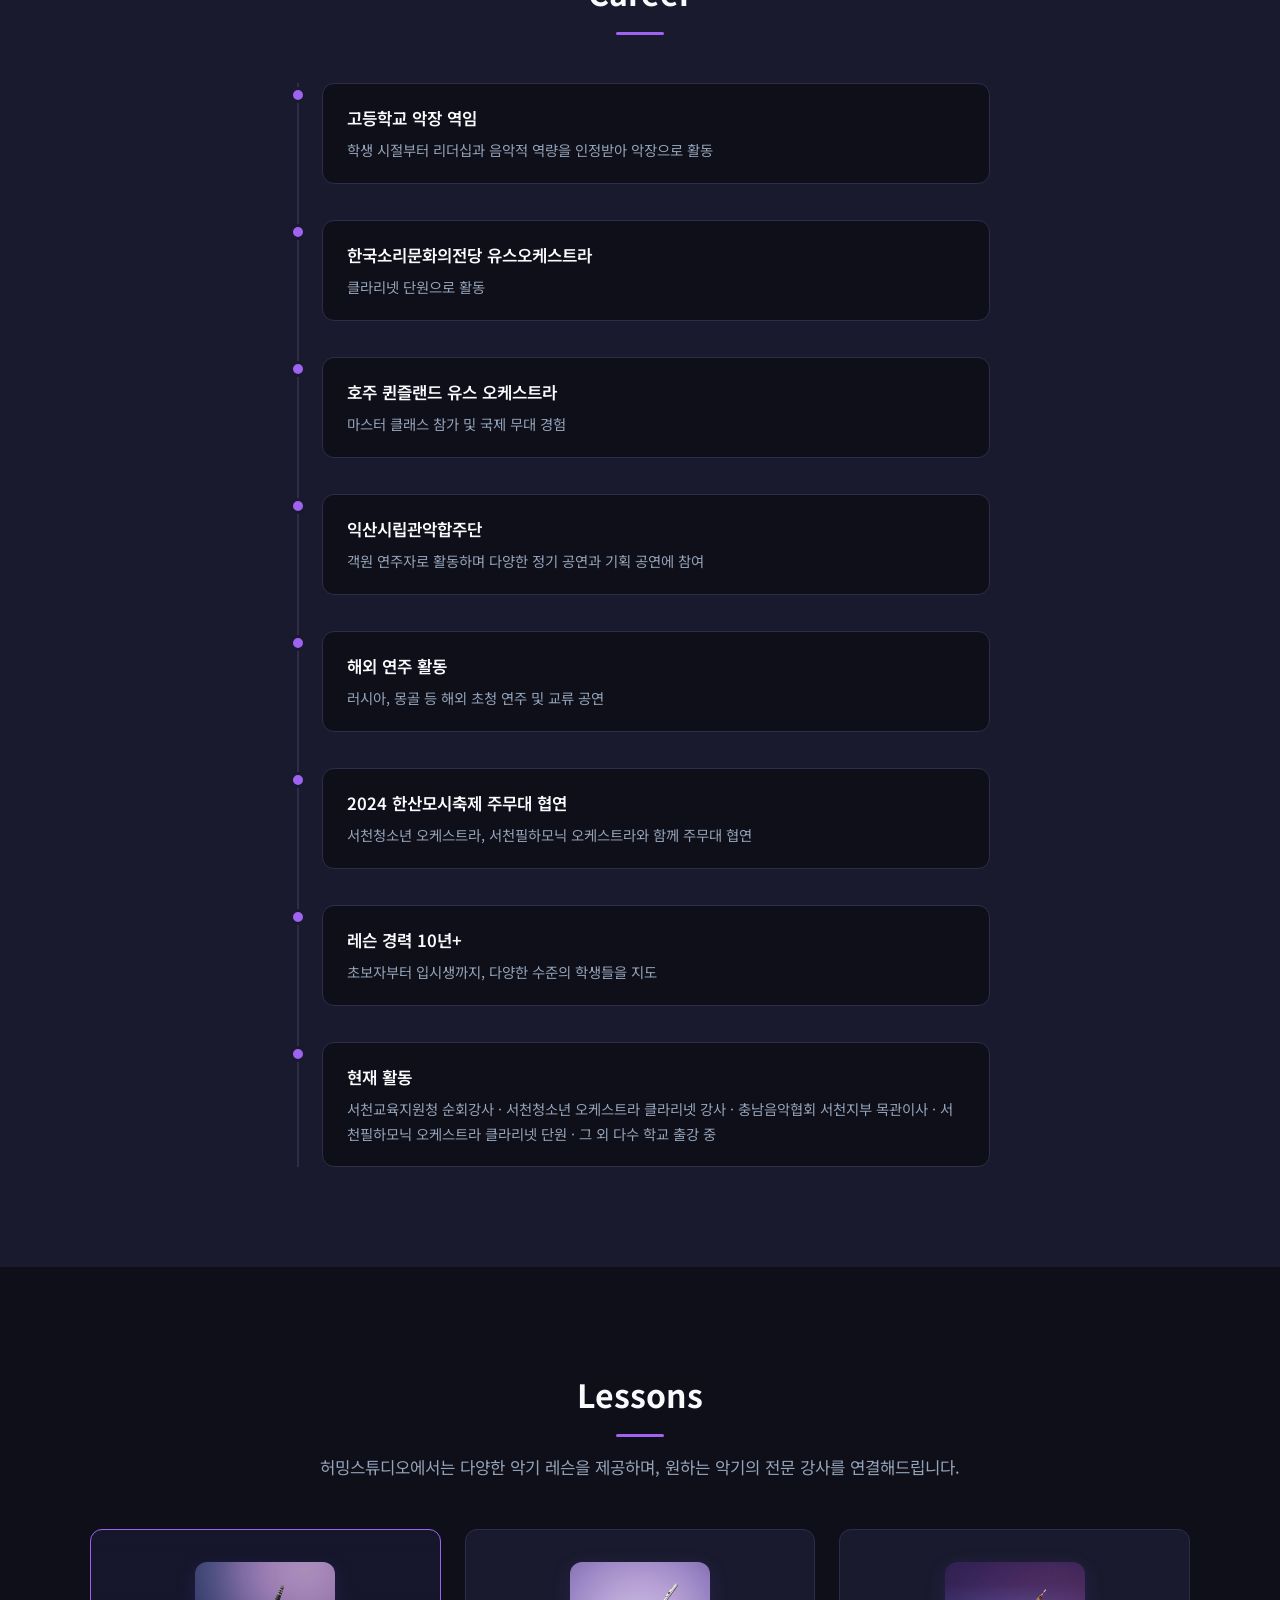
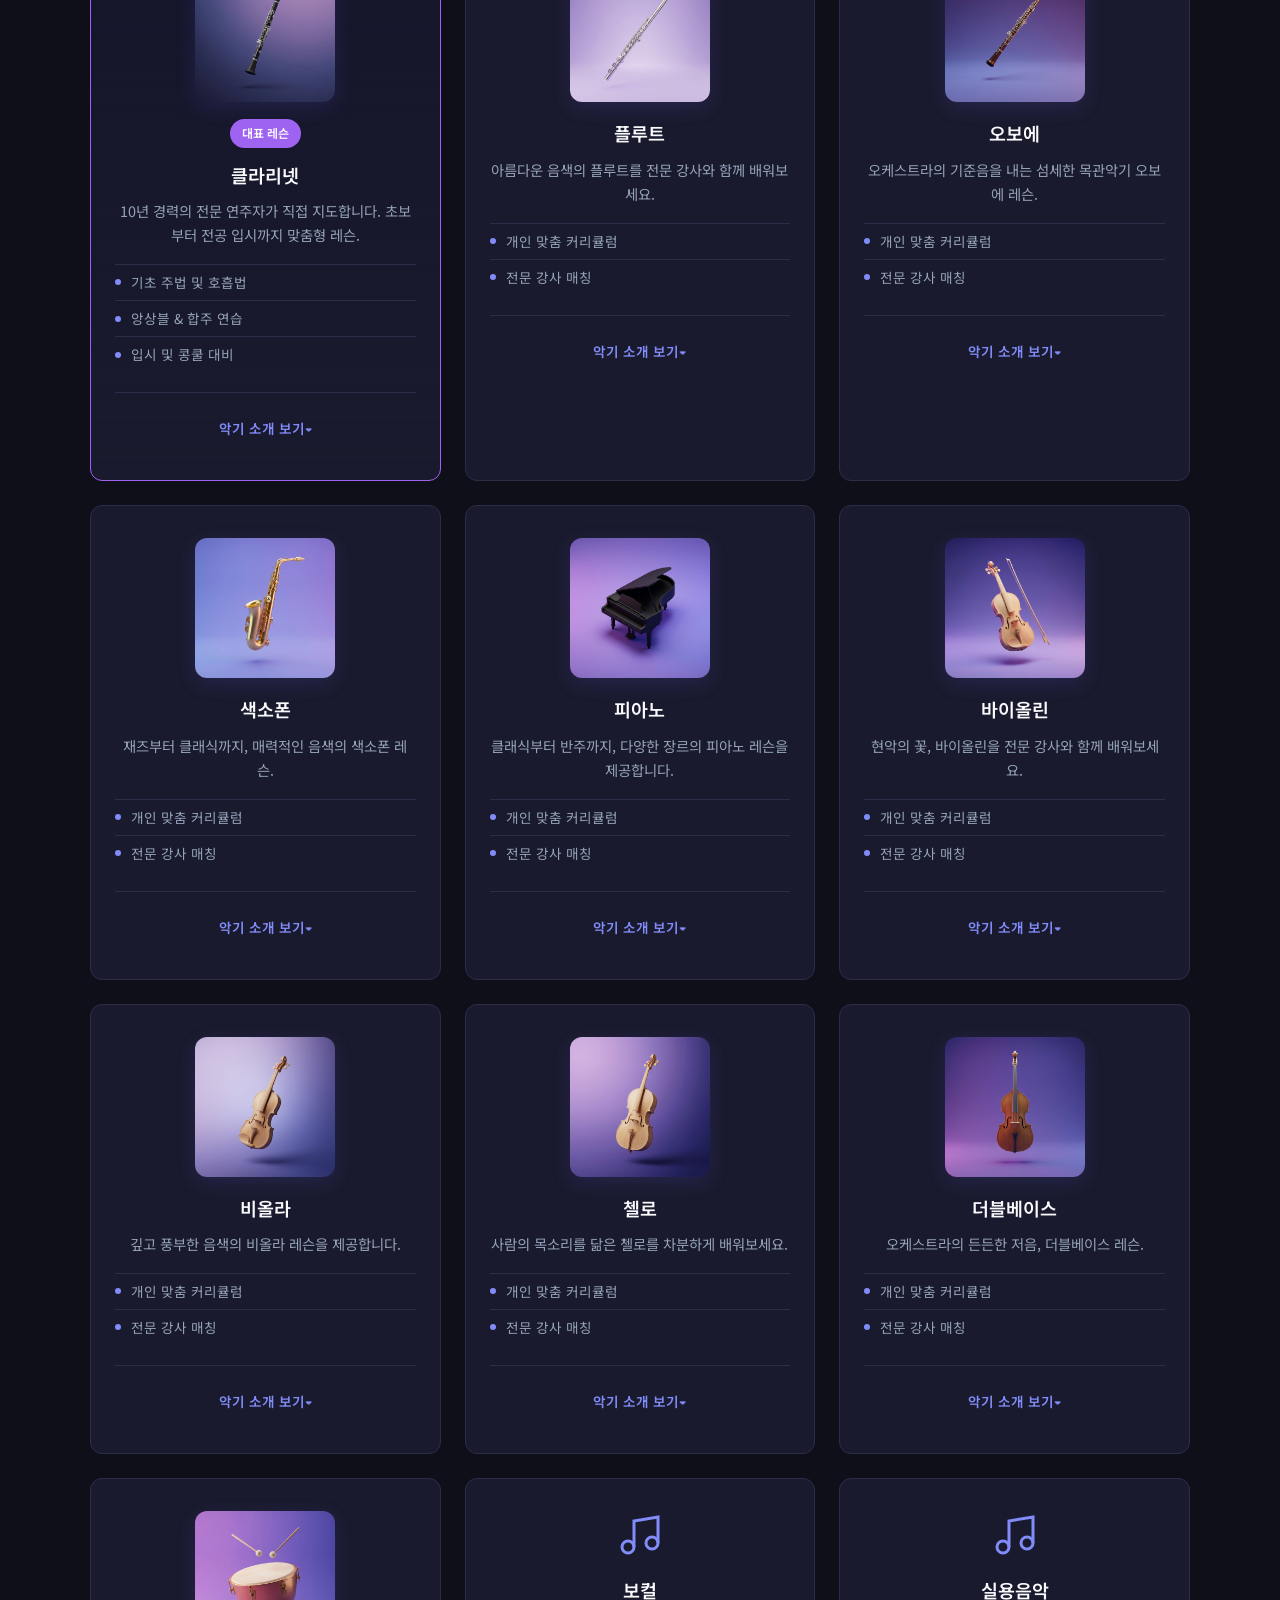
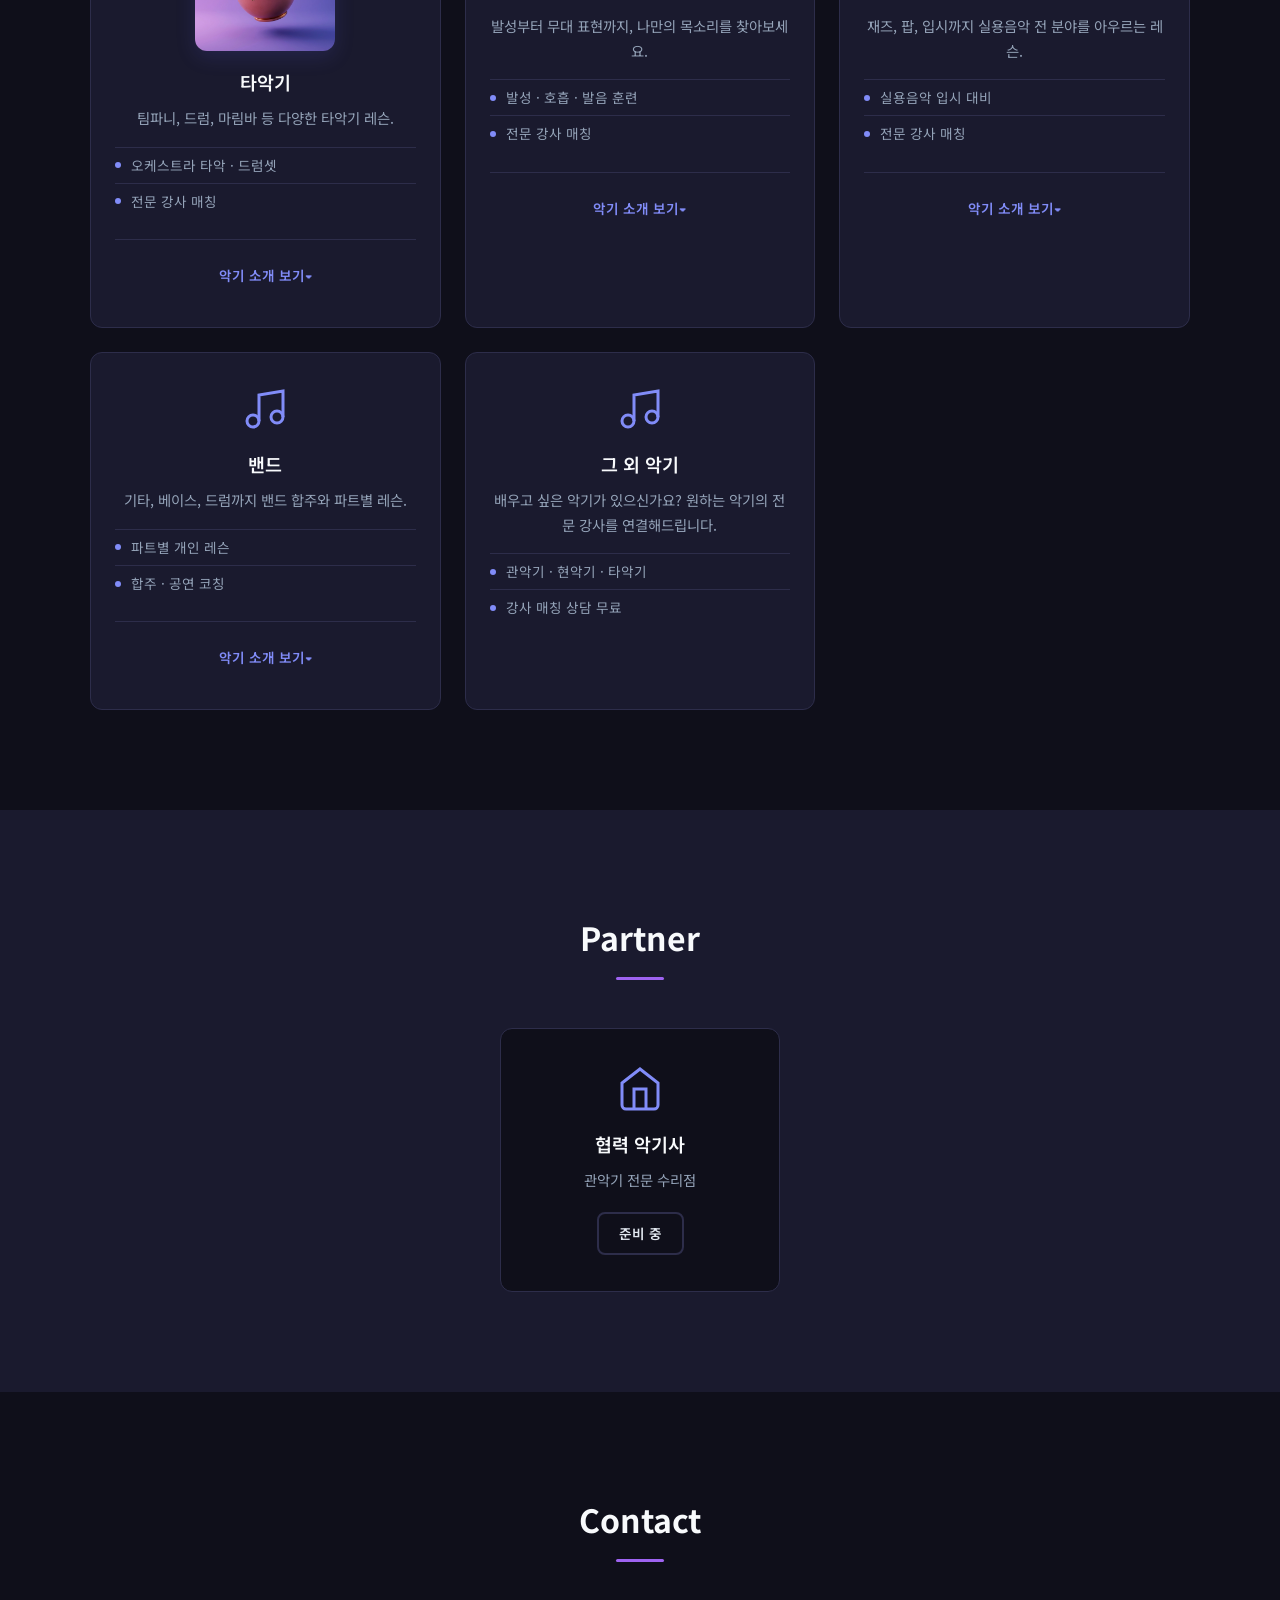
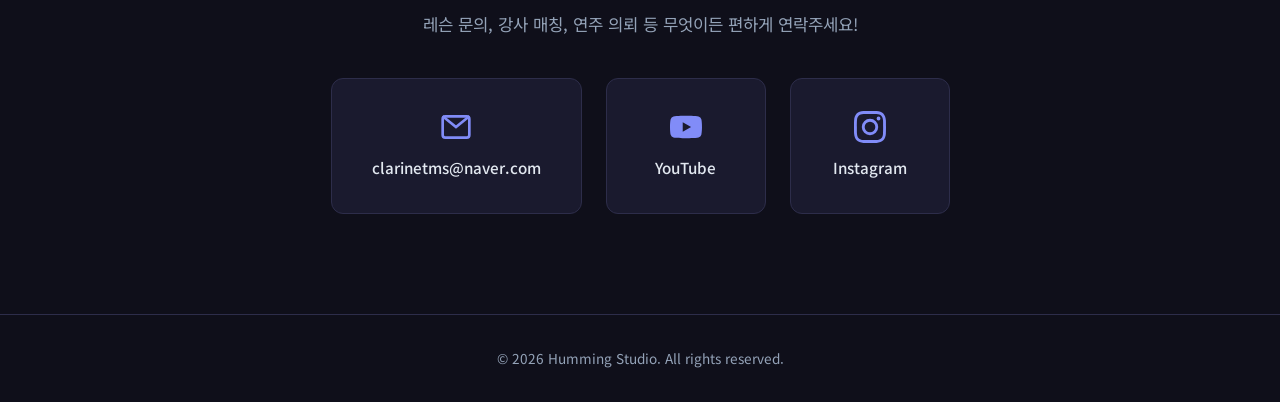
==== commit 0d7098bb: "레슨 후기 보러가기 CTA 버튼 제거 Co-Authored-By: Claude Opus 4.6 (1M context) <noreply@anthropic.com>" ====
--- a/index.html
+++ b/index.html
@@ -160,9 +160,6 @@
     <div class="container">
       <h2 class="section-title">Lessons</h2>
       <p class="section-desc">허밍스튜디오에서는 다양한 악기 레슨을 제공하며, 원하는 악기의 전문 강사를 연결해드립니다.</p>
-      <div class="lessons-cta">
-        <a href="reviews.html" class="btn btn-outline">레슨 후기 보러가기 →</a>
-      </div>
       <div class="lessons-grid">
         <div class="lesson-card featured">
           <div class="lesson-icon lesson-icon-img">
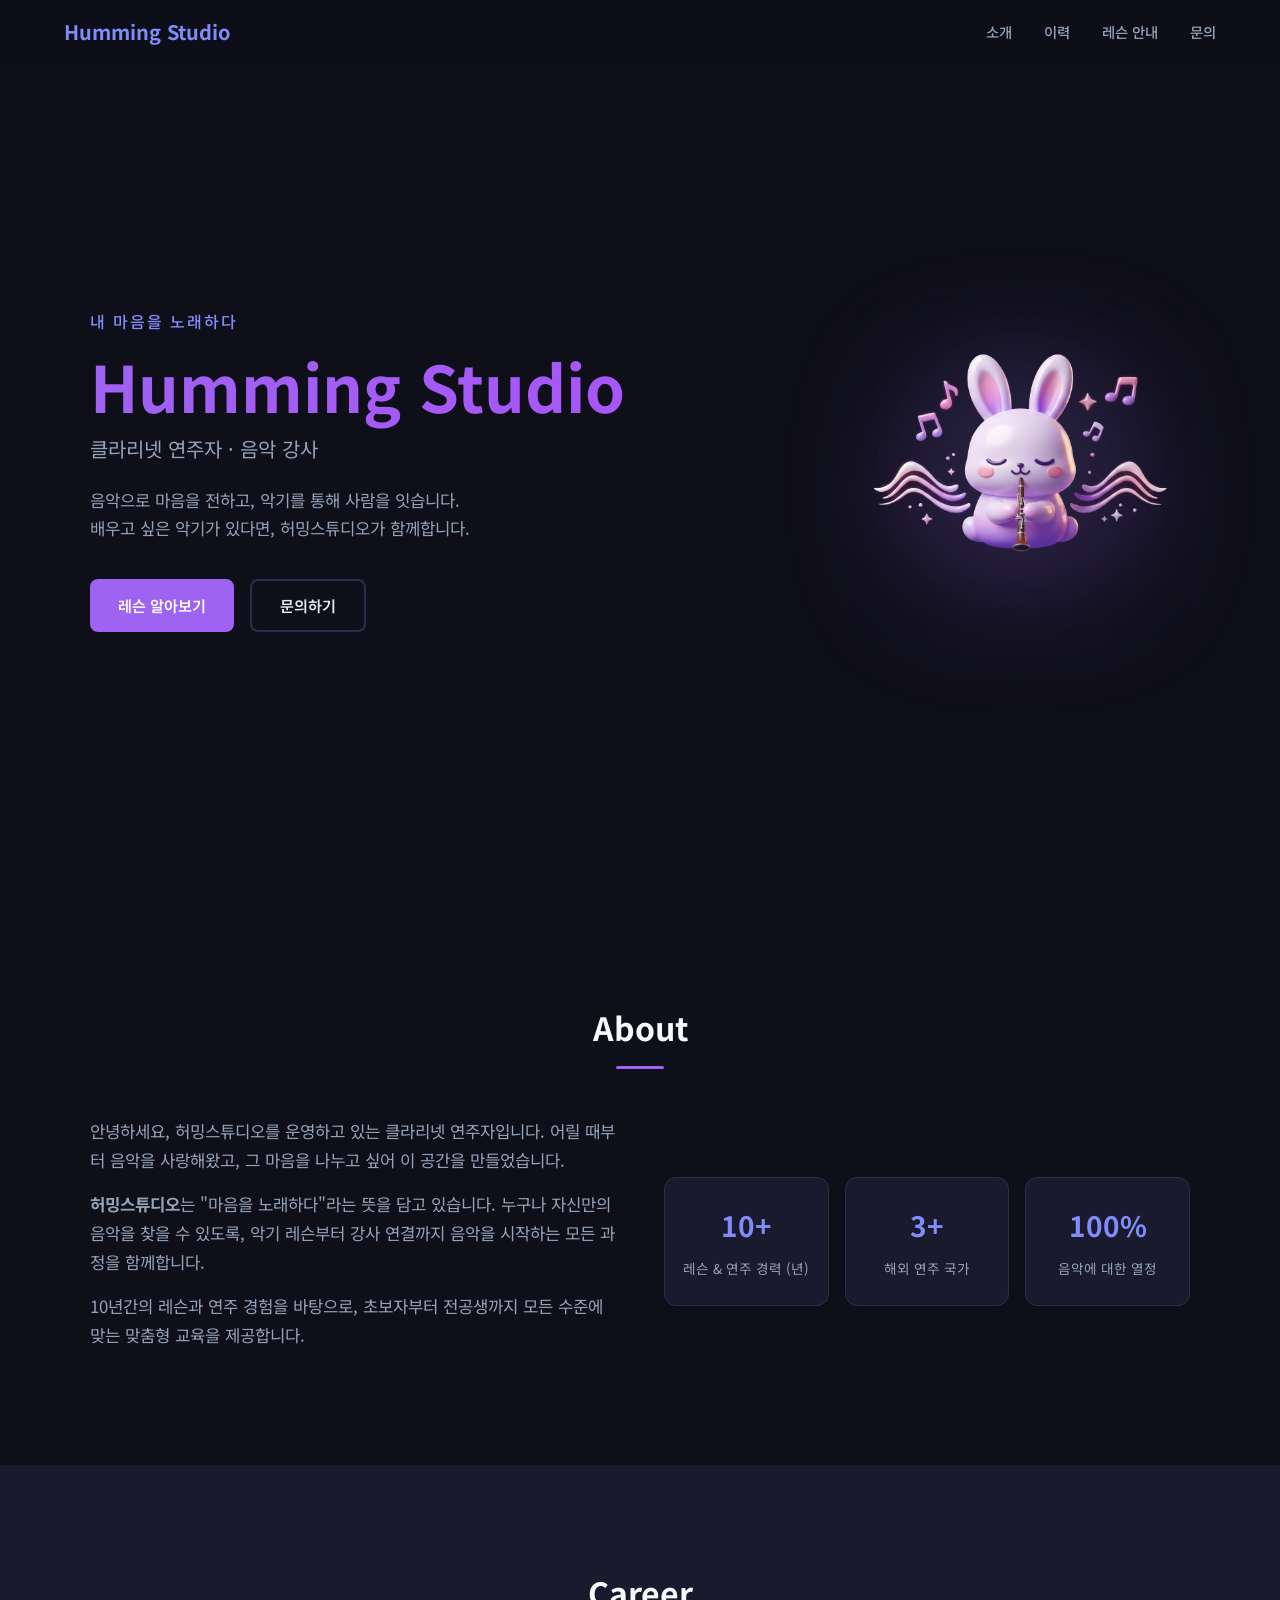
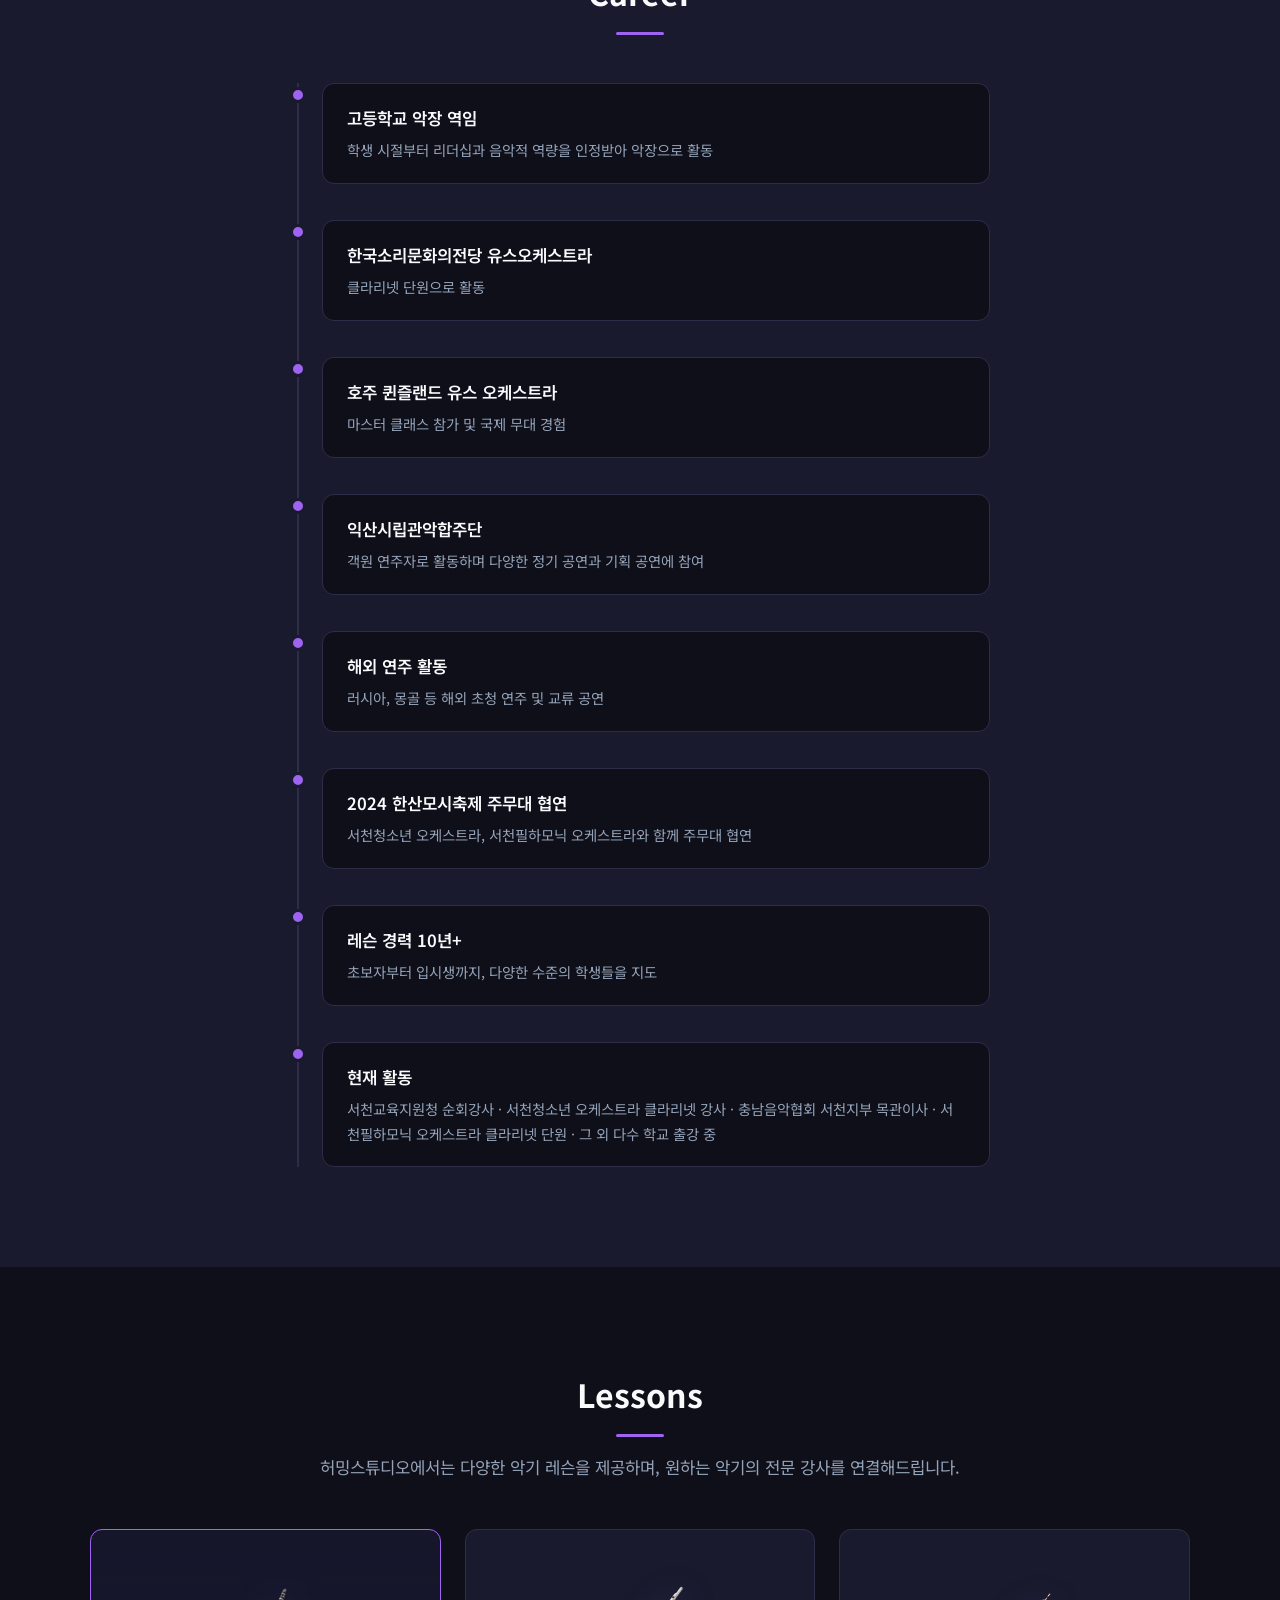
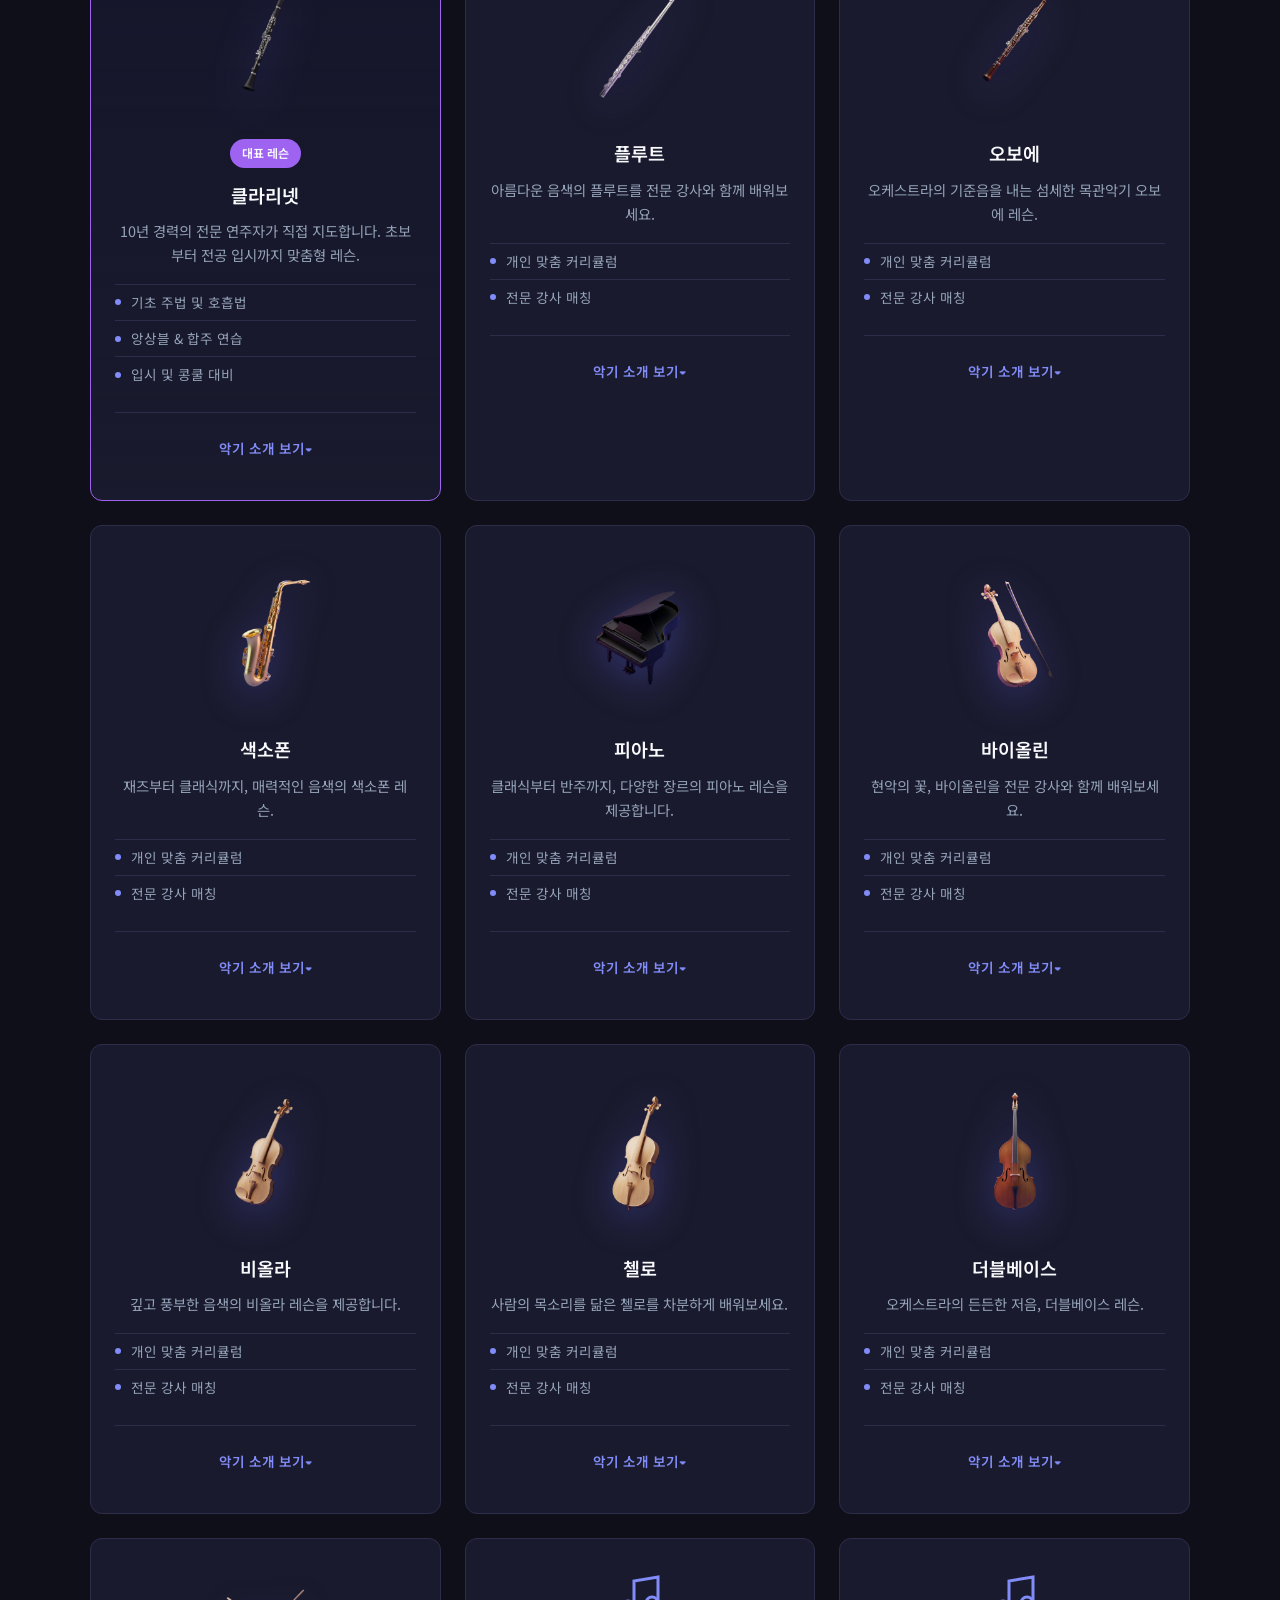
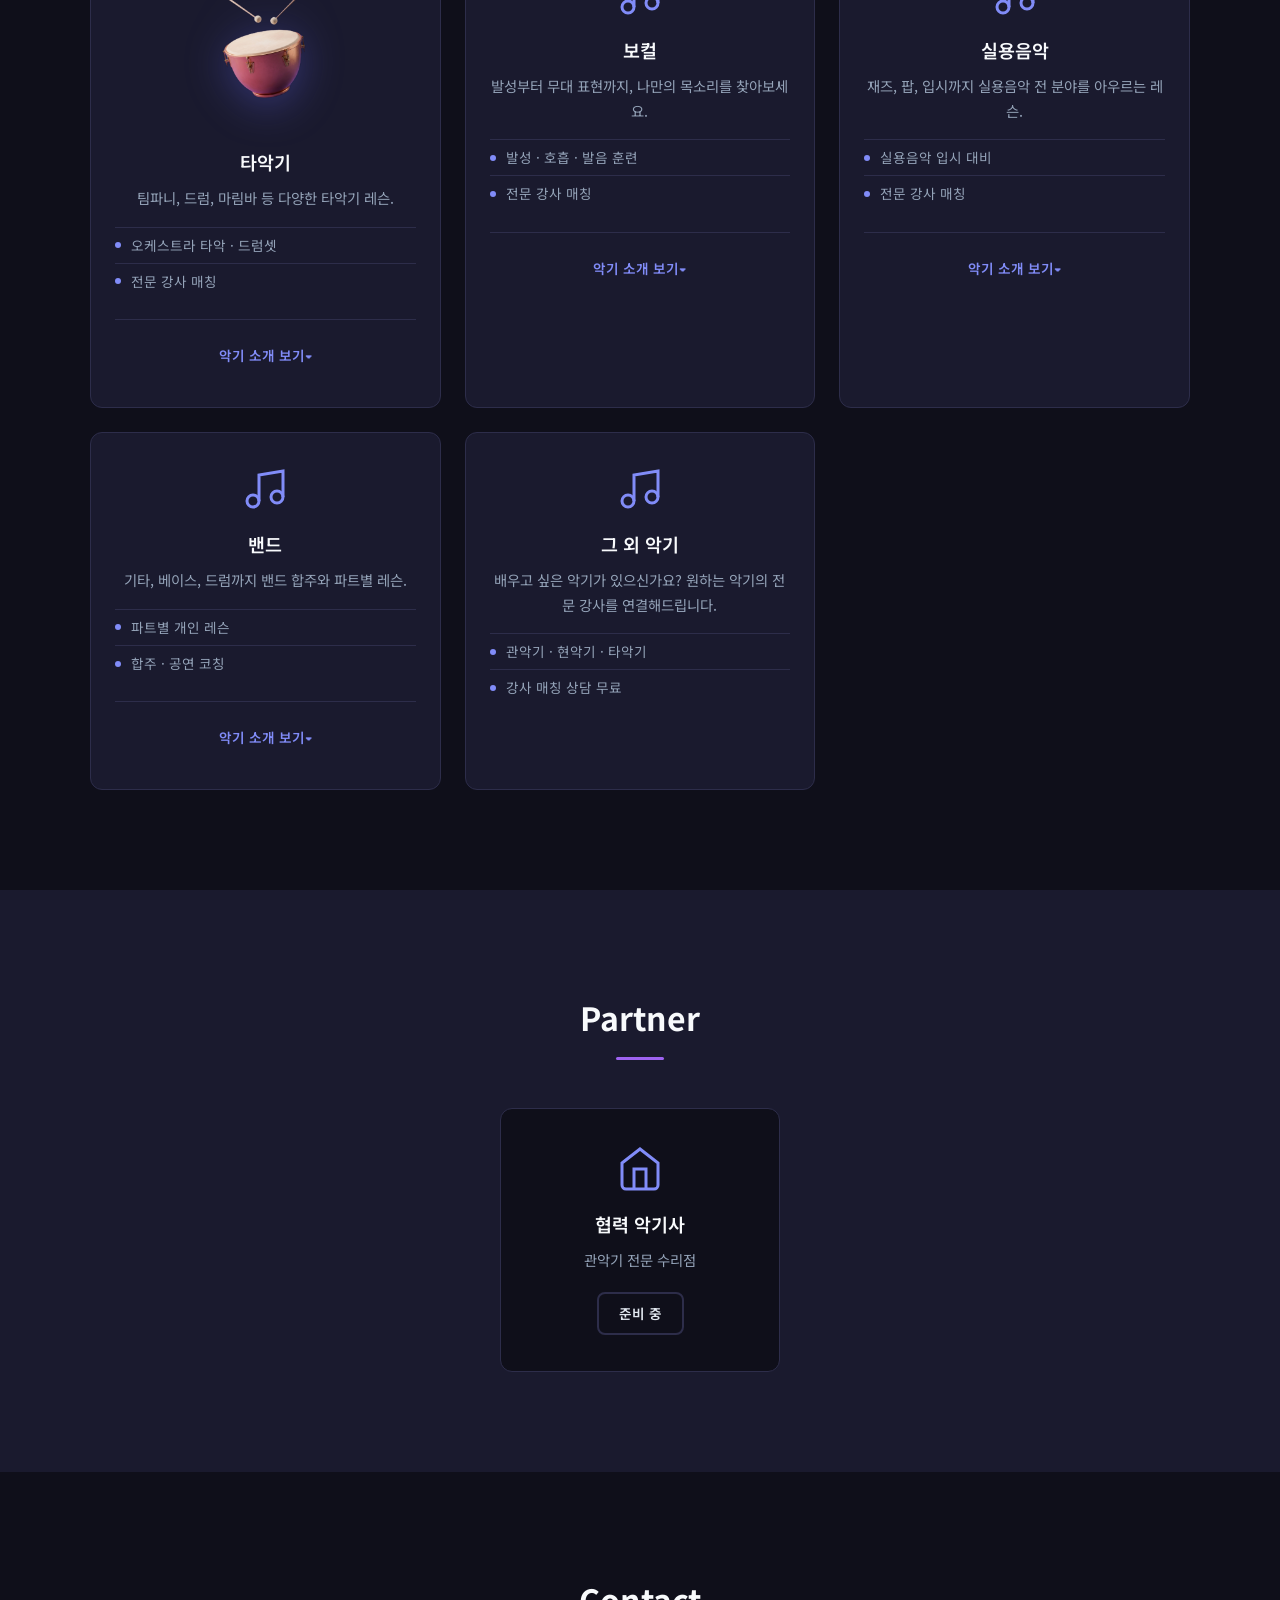
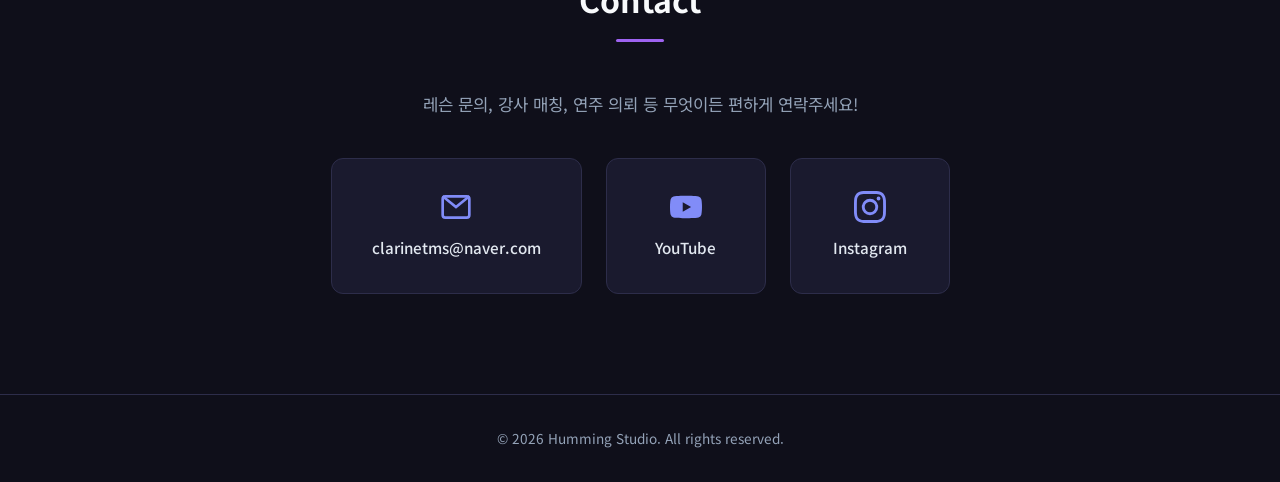
==== commit c72cbba3: "rembg로 악기 이미지 배경 제거 → 투명 PNG 사용 - images/lessons/*.jpg → *.png (배경 제거된 투명 이미지) - 카드 배경 그라데이션 되돌리기 - " ====
--- a/index.html
+++ b/index.html
@@ -163,7 +163,7 @@
       <div class="lessons-grid">
         <div class="lesson-card featured">
           <div class="lesson-icon lesson-icon-img">
-            <img src="images/lessons/clarinet.jpg" alt="클라리넷" loading="lazy">
+            <img src="images/lessons/clarinet.png" alt="클라리넷" loading="lazy">
           </div>
           <span class="lesson-badge">대표 레슨</span>
           <h3>클라리넷</h3>
@@ -183,7 +183,7 @@
         </div>
         <div class="lesson-card">
           <div class="lesson-icon lesson-icon-img">
-            <img src="images/lessons/flute.jpg" alt="플루트" loading="lazy">
+            <img src="images/lessons/flute.png" alt="플루트" loading="lazy">
           </div>
           <h3>플루트</h3>
           <p>아름다운 음색의 플루트를 전문 강사와 함께 배워보세요.</p>
@@ -201,7 +201,7 @@
         </div>
         <div class="lesson-card">
           <div class="lesson-icon lesson-icon-img">
-            <img src="images/lessons/oboe.jpg" alt="오보에" loading="lazy">
+            <img src="images/lessons/oboe.png" alt="오보에" loading="lazy">
           </div>
           <h3>오보에</h3>
           <p>오케스트라의 기준음을 내는 섬세한 목관악기 오보에 레슨.</p>
@@ -219,7 +219,7 @@
         </div>
         <div class="lesson-card">
           <div class="lesson-icon lesson-icon-img">
-            <img src="images/lessons/saxophone.jpg" alt="색소폰" loading="lazy">
+            <img src="images/lessons/saxophone.png" alt="색소폰" loading="lazy">
           </div>
           <h3>색소폰</h3>
           <p>재즈부터 클래식까지, 매력적인 음색의 색소폰 레슨.</p>
@@ -237,7 +237,7 @@
         </div>
         <div class="lesson-card">
           <div class="lesson-icon lesson-icon-img">
-            <img src="images/lessons/piano.jpg" alt="피아노" loading="lazy">
+            <img src="images/lessons/piano.png" alt="피아노" loading="lazy">
           </div>
           <h3>피아노</h3>
           <p>클래식부터 반주까지, 다양한 장르의 피아노 레슨을 제공합니다.</p>
@@ -255,7 +255,7 @@
         </div>
         <div class="lesson-card">
           <div class="lesson-icon lesson-icon-img">
-            <img src="images/lessons/violin.jpg" alt="바이올린" loading="lazy">
+            <img src="images/lessons/violin.png" alt="바이올린" loading="lazy">
           </div>
           <h3>바이올린</h3>
           <p>현악의 꽃, 바이올린을 전문 강사와 함께 배워보세요.</p>
@@ -273,7 +273,7 @@
         </div>
         <div class="lesson-card">
           <div class="lesson-icon lesson-icon-img">
-            <img src="images/lessons/viola.jpg" alt="비올라" loading="lazy">
+            <img src="images/lessons/viola.png" alt="비올라" loading="lazy">
           </div>
           <h3>비올라</h3>
           <p>깊고 풍부한 음색의 비올라 레슨을 제공합니다.</p>
@@ -291,7 +291,7 @@
         </div>
         <div class="lesson-card">
           <div class="lesson-icon lesson-icon-img">
-            <img src="images/lessons/cello.jpg" alt="첼로" loading="lazy">
+            <img src="images/lessons/cello.png" alt="첼로" loading="lazy">
           </div>
           <h3>첼로</h3>
           <p>사람의 목소리를 닮은 첼로를 차분하게 배워보세요.</p>
@@ -309,7 +309,7 @@
         </div>
         <div class="lesson-card">
           <div class="lesson-icon lesson-icon-img">
-            <img src="images/lessons/doublebass.jpg" alt="더블베이스" loading="lazy">
+            <img src="images/lessons/doublebass.png" alt="더블베이스" loading="lazy">
           </div>
           <h3>더블베이스</h3>
           <p>오케스트라의 든든한 저음, 더블베이스 레슨.</p>
@@ -327,7 +327,7 @@
         </div>
         <div class="lesson-card">
           <div class="lesson-icon lesson-icon-img">
-            <img src="images/lessons/percussion.jpg" alt="타악기" loading="lazy">
+            <img src="images/lessons/percussion.png" alt="타악기" loading="lazy">
           </div>
           <h3>타악기</h3>
           <p>팀파니, 드럼, 마림바 등 다양한 타악기 레슨.</p>
--- a/style.css
+++ b/style.css
@@ -455,17 +455,16 @@
 }
 
 .lesson-icon-img {
-  width: 140px;
-  height: 140px;
-  border-radius: 12px;
-  overflow: hidden;
-  box-shadow: 0 6px 20px rgba(99, 102, 241, 0.15);
+  width: 160px;
+  height: 160px;
+  background: transparent;
+  filter: drop-shadow(0 8px 20px rgba(99, 102, 241, 0.35));
 }
 
 .lesson-icon-img img {
   width: 100%;
   height: 100%;
-  object-fit: cover;
+  object-fit: contain;
   display: block;
 }
 
